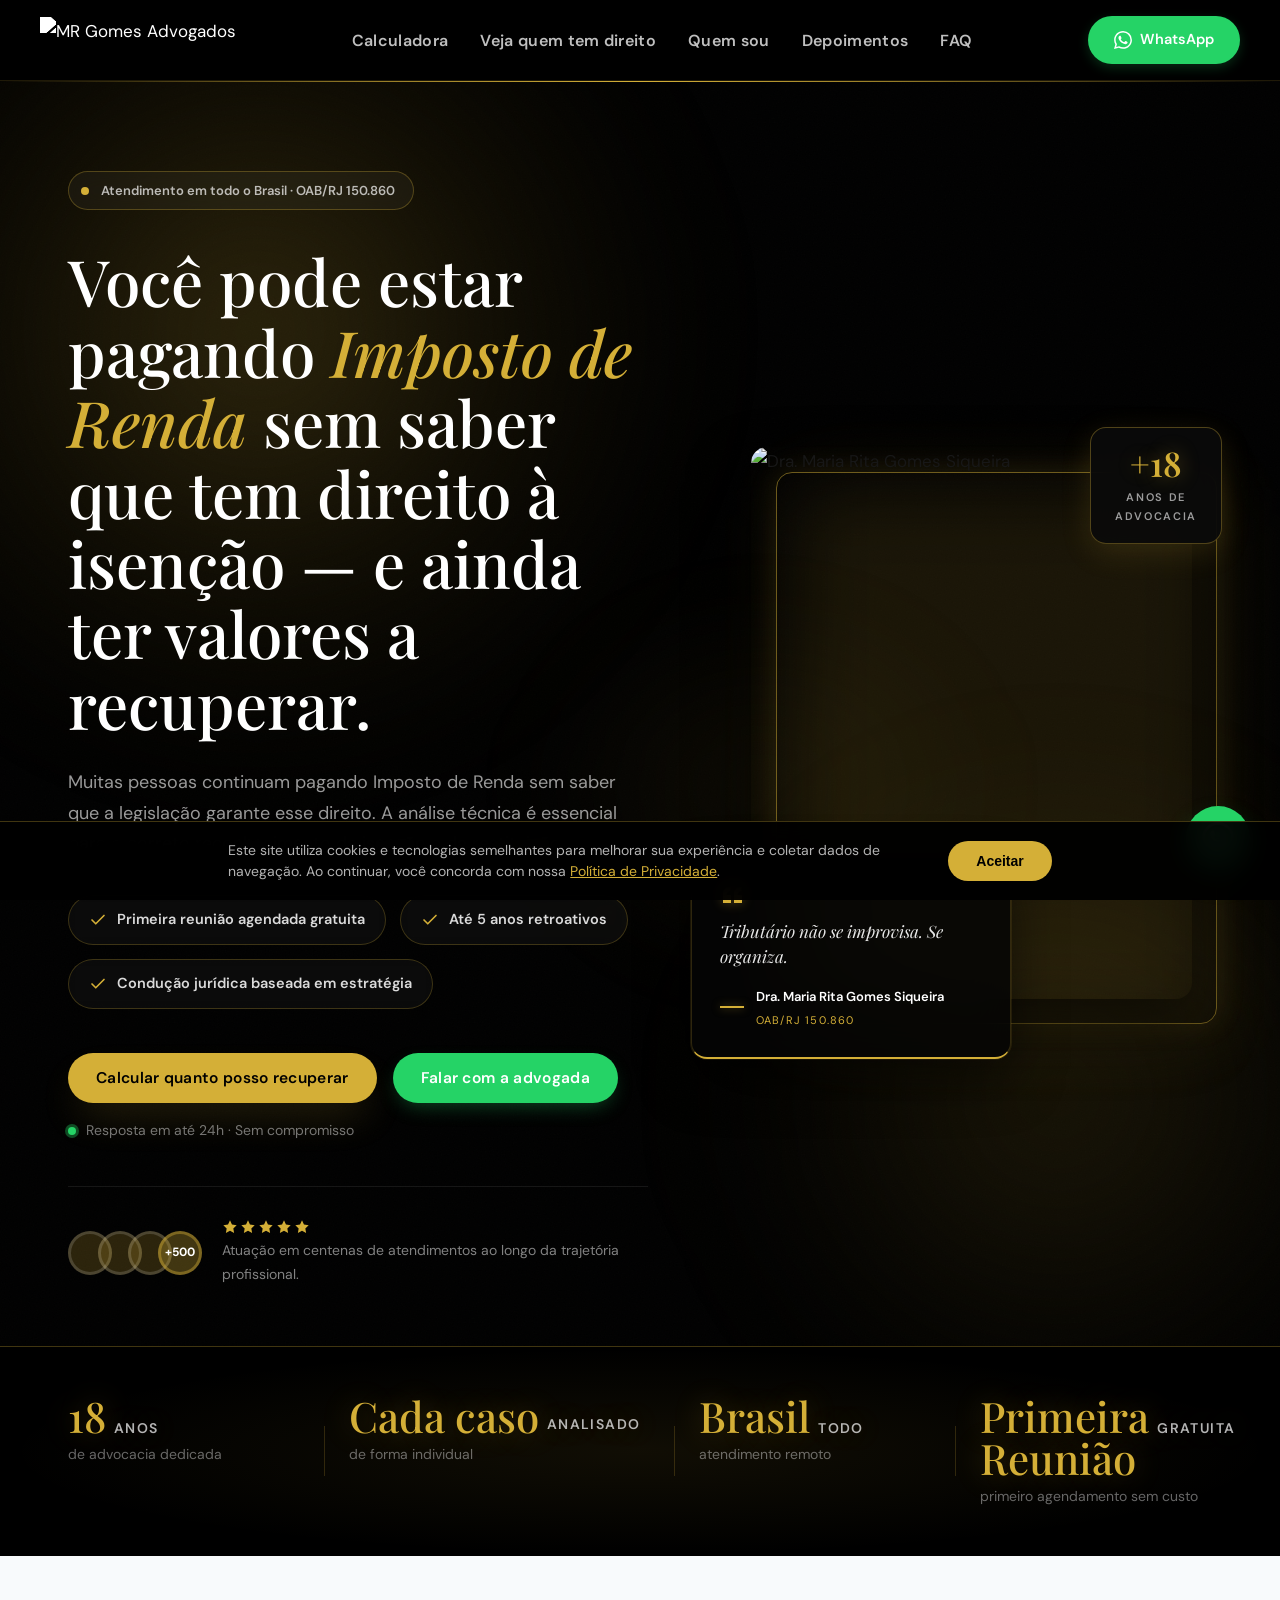
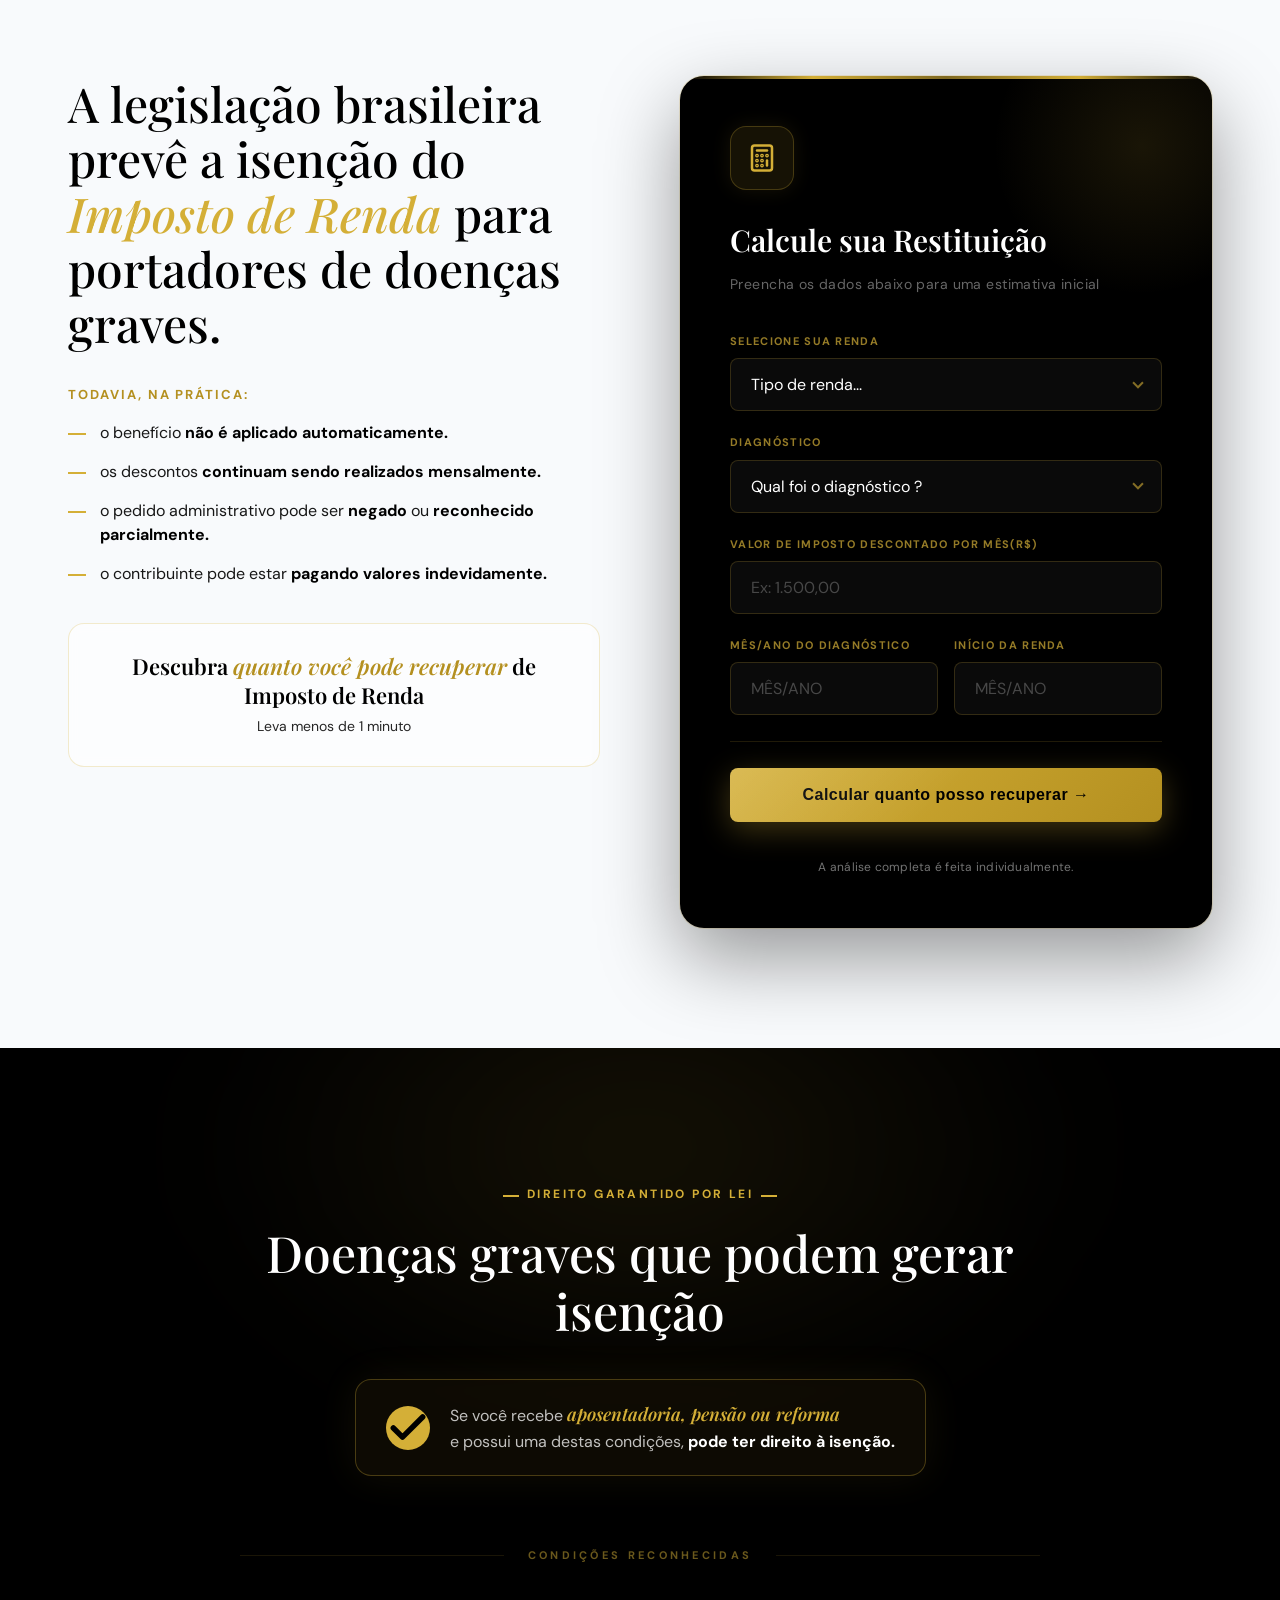
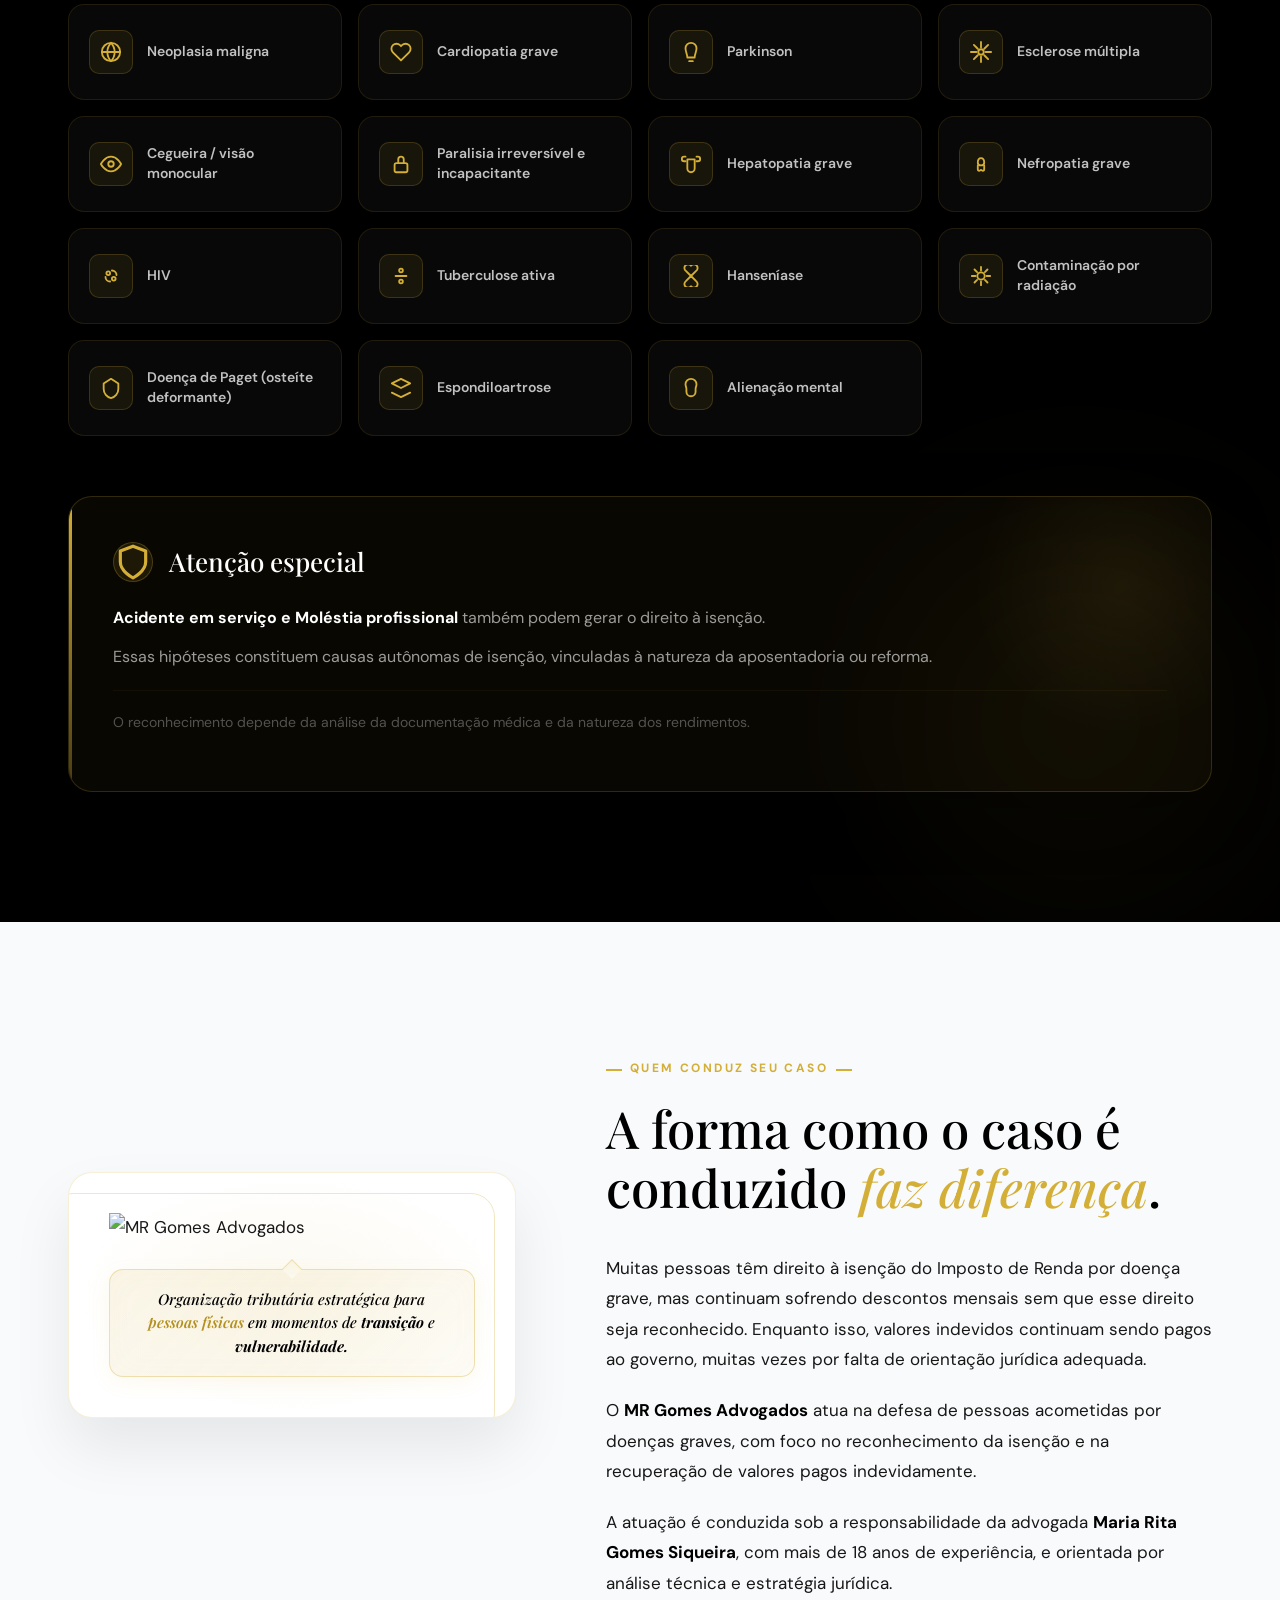
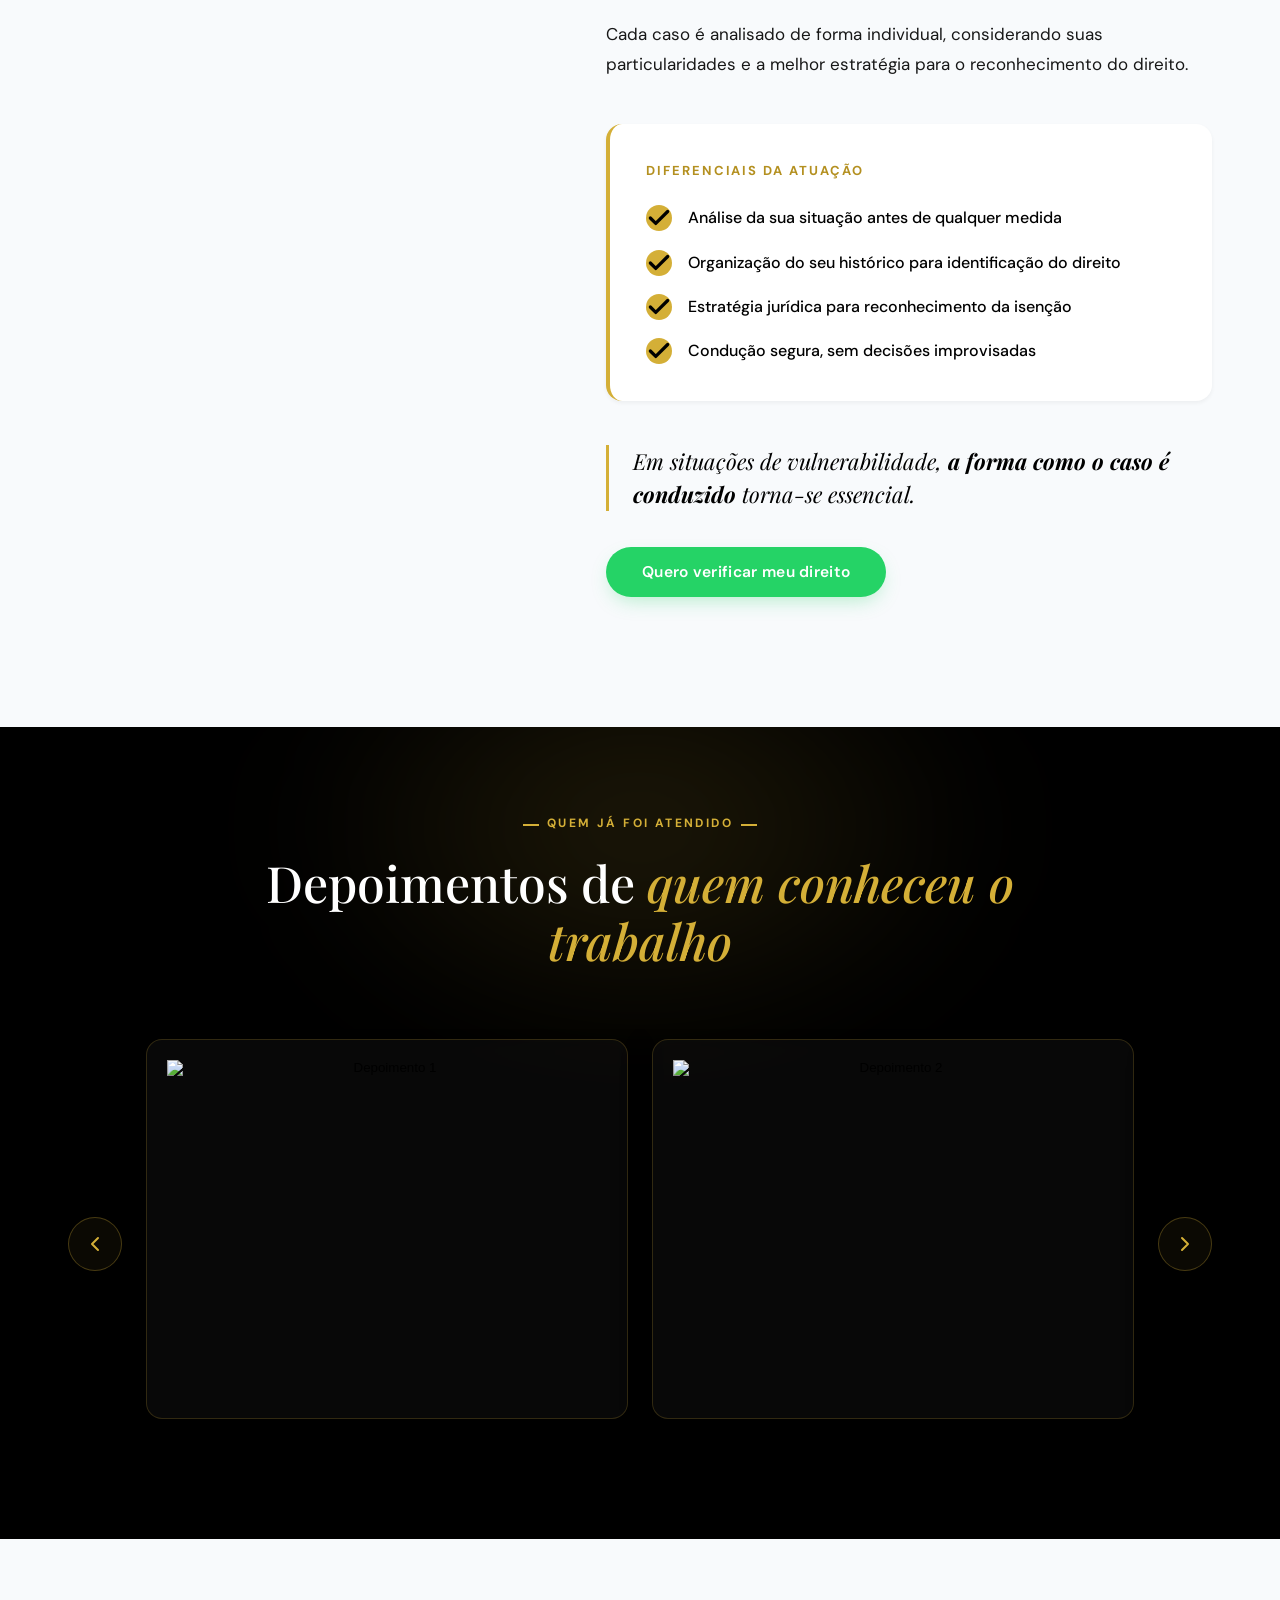
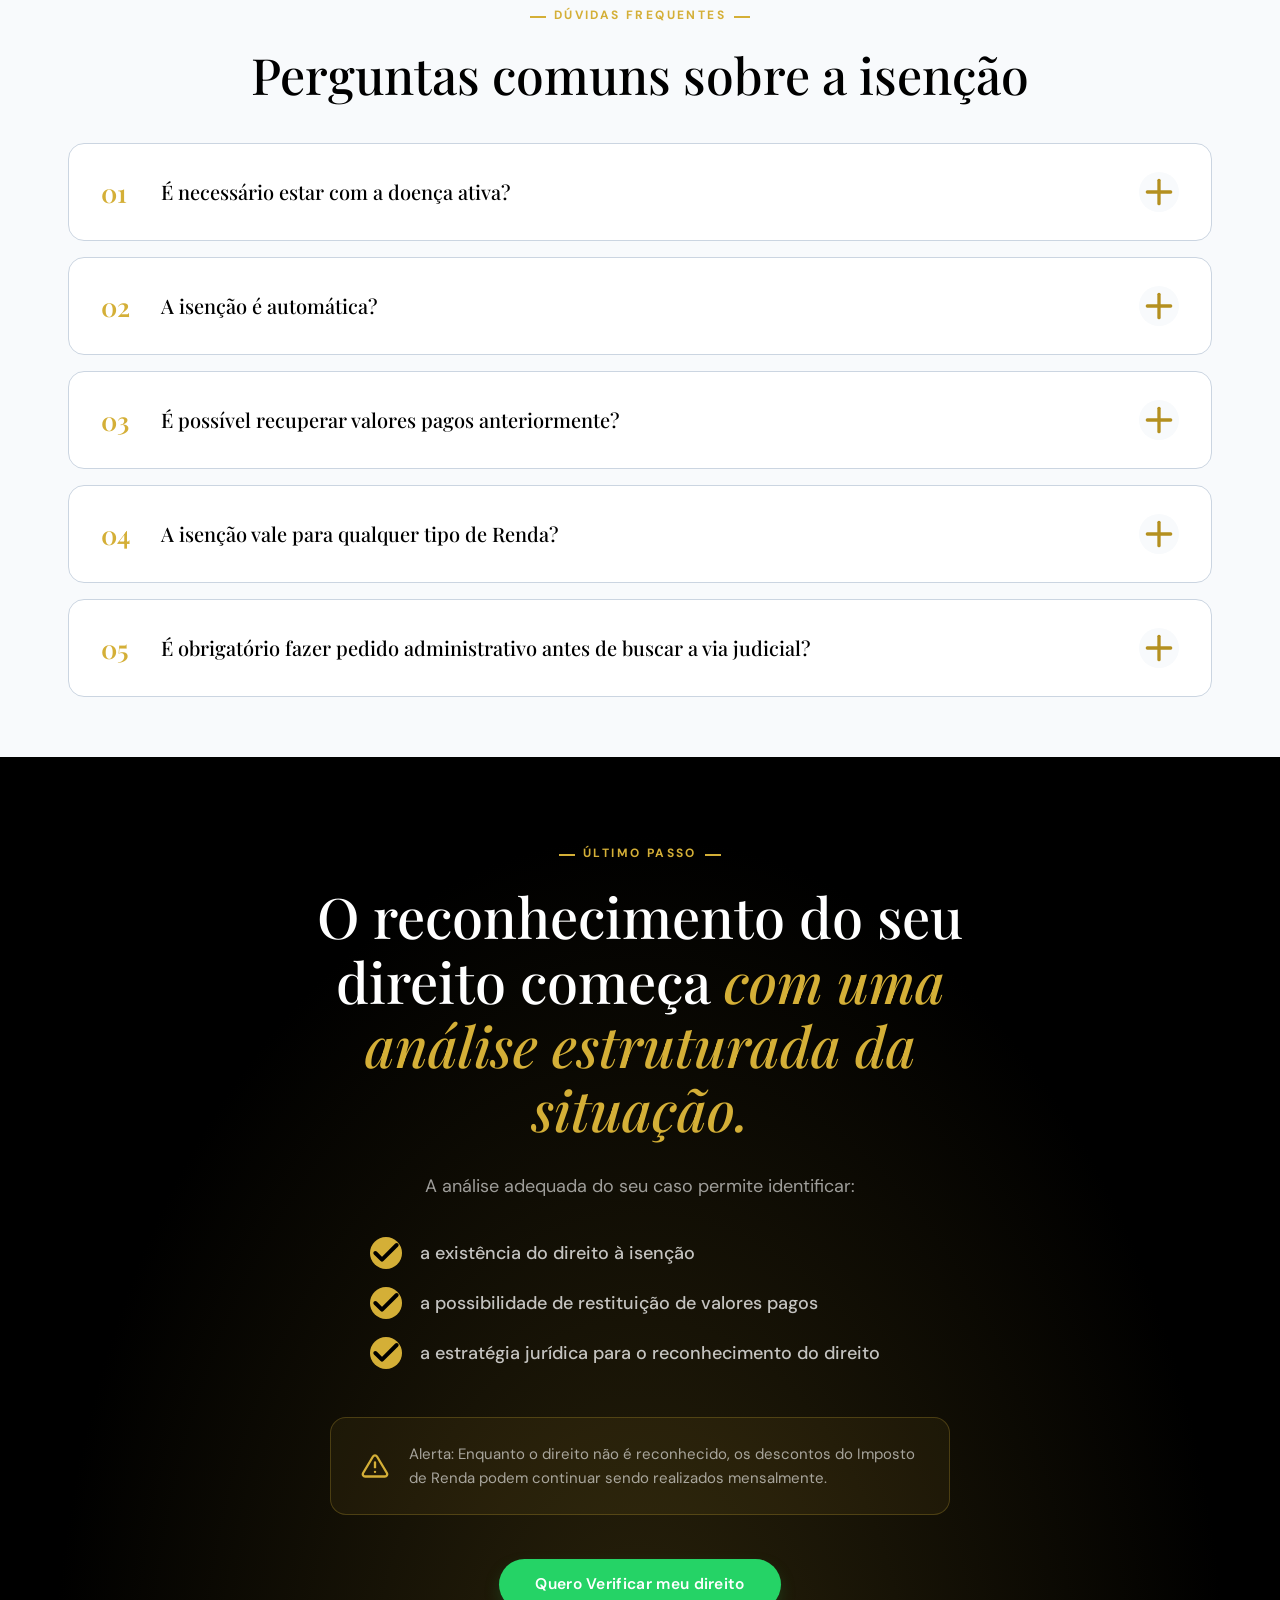
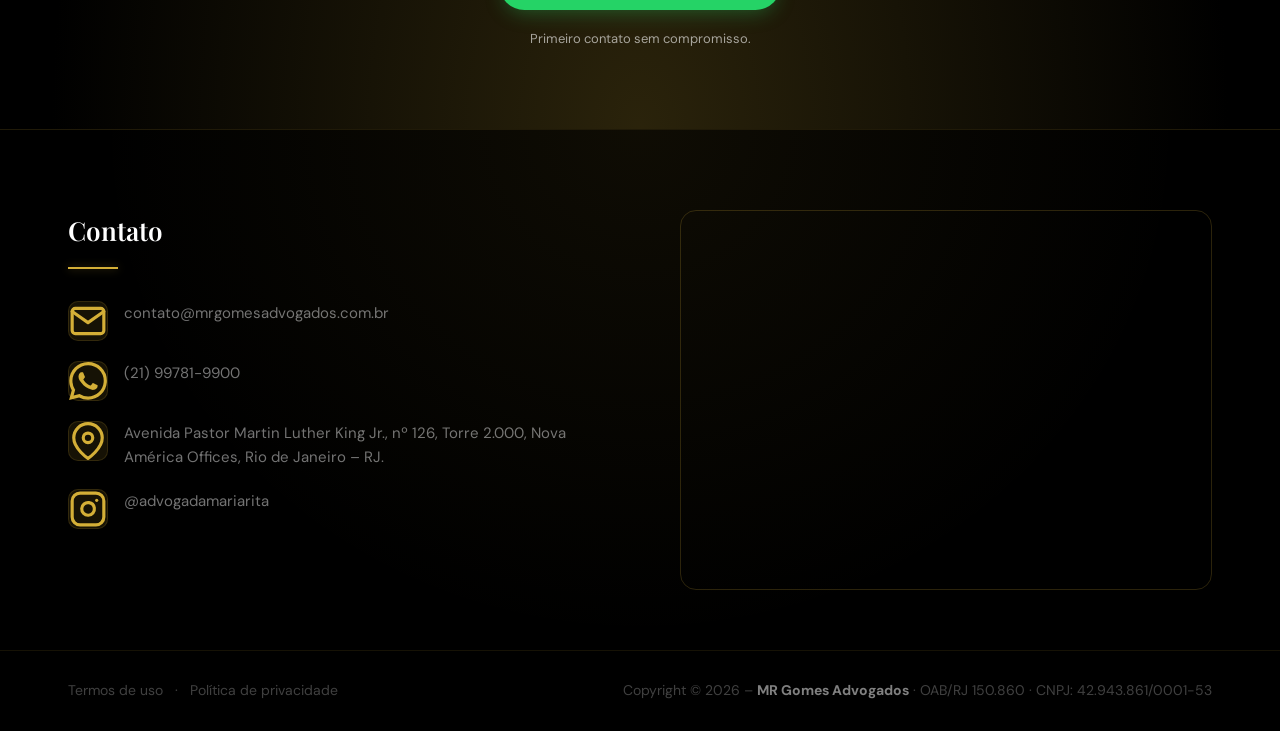
==== doencagrave/index.html @ 09ec0c73 "Adiciona base intocada do site doencagrave Arquivo exatamente como recebido, para servir de referenc" ====
<!DOCTYPE html>
<html lang="pt-BR">

<head>
    <meta charset="UTF-8">
    <meta name="viewport" content="width=device-width, initial-scale=1.0">
    <title>MR Gomes Advogados — Isenção de Imposto de Renda</title>

    <!-- ══ PIXELS / ANALYTICS ══ -->

    <!-- Google tag (gtag.js) -->
    <script async src="https://www.googletagmanager.com/gtag/js?id=AW-18123110318"></script>
    <script>
      window.dataLayer = window.dataLayer || [];
      function gtag(){dataLayer.push(arguments);}
      gtag('js', new Date());
      gtag('config', 'AW-18123110318');
    </script>

    <!-- Meta Pixel Code -->
    <script>
    !function(f,b,e,v,n,t,s)
    {if(f.fbq)return;n=f.fbq=function(){n.callMethod?
    n.callMethod.apply(n,arguments):n.queue.push(arguments)};
    if(!f._fbq)f._fbq=n;n.push=n;n.loaded=!0;n.version='2.0';
    n.queue=[];t=b.createElement(e);t.async=!0;
    t.src=v;s=b.getElementsByTagName(e)[0];
    s.parentNode.insertBefore(t,s)}(window, document,'script',
    'https://connect.facebook.net/en_US/fbevents.js');
    fbq('init', '961112286710568');
    fbq('track', 'PageView');
    </script>
    <noscript><img height="1" width="1" style="display:none"
    src="https://www.facebook.com/tr?id=961112286710568&ev=PageView&noscript=1"
    /></noscript>
    <!-- End Meta Pixel Code -->

    <!-- ══ FONTES ══ -->
    <link rel="preconnect" href="https://fonts.googleapis.com">
    <link rel="preconnect" href="https://fonts.gstatic.com" crossorigin>
    <link href="https://fonts.googleapis.com/css2?family=DM+Sans:opsz,wght@9..40,300;9..40,400;9..40,500;9..40,600;9..40,700&family=Playfair+Display:ital,wght@0,400;0,500;0,600;0,700;1,400;1,500&display=swap" rel="stylesheet">

    <!-- ══ SEO + SOCIAL + FAVICON ══ -->
    <meta name="description" content="Isenção de Imposto de Renda para portadores de doenças graves. Análise gratuita, restituição de até 5 anos e atendimento em todo o Brasil. MR Gomes Advogados — OAB/RJ 150.860.">
    <meta name="keywords" content="isenção imposto de renda, doença grave, restituição IR, advogado tributarista, aposentadoria, pensão, isenção IRPF, MR Gomes Advogados">
    <link rel="canonical" href="https://doencagrave.mrgomesadvogados.com.br/">

    <!-- Open Graph — preview no WhatsApp, Facebook, Instagram -->
    <meta property="og:type" content="website">
    <meta property="og:title" content="MR Gomes Advogados — Isenção de Imposto de Renda por Doença Grave">
    <meta property="og:description" content="Você pode ter direito à isenção do IR e à restituição de até 5 anos. Análise gratuita. Atendimento em todo o Brasil.">
    <meta property="og:image" content="https://doencagrave.mrgomesadvogados.com.br/fotos/og-preview.jpg">
    <meta property="og:url" content="https://doencagrave.mrgomesadvogados.com.br/">
    <meta property="og:locale" content="pt_BR">

    <!-- Favicon -->
    <link rel="icon" href="favicon.ico">
    <link rel="apple-touch-icon" href="fotos/apple-touch-icon.png">

    <!-- Schema.org -->
    <script type="application/ld+json">
    {
      "@context": "https://schema.org",
      "@type": "LegalService",
      "name": "MR Gomes Advogados",
      "description": "Escritório especializado em isenção de Imposto de Renda para portadores de doenças graves.",
      "url": "https://doencagrave.mrgomesadvogados.com.br/",
      "telephone": "+5521997819900",
      "email": "contato@mrgomesadvogados.com.br",
      "address": {
        "@type": "PostalAddress",
        "streetAddress": "Avenida Pastor Martin Luther King Jr., nº 126, Torre 2.000, Nova América Offices",
        "addressLocality": "Rio de Janeiro",
        "addressRegion": "RJ",
        "postalCode": "20765-000",
        "addressCountry": "BR"
      },
      "founder": {
        "@type": "Person",
        "name": "Maria Rita Gomes Siqueira",
        "jobTitle": "Advogada",
        "identifier": "OAB/RJ 150.860"
      },
      "areaServed": "BR",
      "priceRange": "Consulta gratuita"
    }
    </script>


    <style>
        :root {
            --primary-dark:#000000;--primary-dark-800:#0a0a0a;--primary-dark-700:#171717;--primary-dark-600:#262626;
            --gold:#d4af37;--gold-600:#b49020;--gold-300:#f3e5ab;--gold-100:#fef9c3;
            --gold-glow:rgba(212,175,55,.25);--gold-glow-soft:rgba(212,175,55,.12);--gold-glow-subtle:rgba(212,175,55,.06);
            --wpp-green:#25D366;--wpp-green-hover:#1EBE5D;--wpp-glow:rgba(37,211,102,.35);
            --pearl:#e2e8f0;--pearl-200:#cbd5e1;--cream:#f8fafc;--paper:#ffffff;
            --radius-sm:8px;--radius-md:16px;--radius-lg:24px;
            --shadow-sm:0 2px 4px rgba(0,0,0,.05);--shadow-md:0 10px 25px -5px rgba(0,0,0,.1);--shadow-lg:0 25px 50px -12px rgba(0,0,0,.25);--shadow-gold:0 20px 40px -10px rgba(212,175,55,.2);
            --serif:"Playfair Display",Georgia,serif;--sans:"DM Sans",-apple-system,sans-serif;
            --container:1200px;
        }
        *,*::before,*::after{box-sizing:border-box}html{scroll-behavior:smooth}
        body{margin:0;font-family:var(--sans);font-size:17px;line-height:1.65;color:var(--primary-dark-700);background:var(--cream);-webkit-font-smoothing:antialiased}
        img{max-width:100%;display:block}a{color:inherit;text-decoration:none}
        .container{width:100%;max-width:var(--container);margin:0 auto;padding:0 28px}
        .destaque-dourado{color:var(--gold);font-style:italic;font-family:var(--serif);font-weight:500}
        .hidden{display:none!important}

        /* ── HEADER ── */
        .main-header{position:sticky;top:0;z-index:100;background:#000;backdrop-filter:blur(16px);border-bottom:1px solid rgba(212,175,55,.15)}
        .header-grid{display:flex;align-items:center;justify-content:space-between;gap:28px;padding:16px 0}
        .logo-link{display:flex;align-items:center}
        .logo{height:46px;width:auto;filter:brightness(0) invert(1)}
        .main-nav .nav-list{display:flex;gap:32px;list-style:none;margin:0;padding:0}
        .main-nav a{font-family:var(--sans);font-size:16px;color:rgba(255,255,255,.75);font-weight:600;letter-spacing:.02em;position:relative;padding:8px 0;transition:color .3s}
        .main-nav a::after{content:"";position:absolute;left:0;right:100%;bottom:0;height:2px;background:var(--gold);transition:right .3s}
        .main-nav a:hover{color:#fff}.main-nav a:hover::after{right:0}
        .nav-toggle{display:none;background:none;border:0;width:44px;height:44px;flex-direction:column;gap:6px;justify-content:center;align-items:center;cursor:pointer}
        .nav-toggle span{display:block;width:28px;height:2px;background:#fff;transition:all .3s}
        .btn-whatsapp-header{display:inline-flex;align-items:center;gap:8px;padding:12px 26px;background:var(--wpp-green);color:white;border-radius:999px;font-size:14.5px;font-weight:600;transition:all .3s;box-shadow:0 4px 12px rgba(37,211,102,.2)}
        .btn-whatsapp-header:hover{background:var(--wpp-green-hover);transform:translateY(-2px)}

        /* ── BOTÕES ── */
        .btn-primary,.btn-secondary,.btn-whatsapp{display:inline-flex;align-items:center;justify-content:center;gap:10px;padding:16px 36px;border-radius:999px;font-family:var(--sans);font-size:15.5px;font-weight:600;letter-spacing:.02em;border:0;cursor:pointer;transition:all .3s;text-align:center;line-height:1.2}
        .btn-primary{background:var(--gold);color:#000;box-shadow:var(--shadow-gold)}
        .btn-primary:hover{background:var(--gold-600);transform:translateY(-3px);box-shadow:0 15px 30px -5px rgba(212,175,55,.4)}
        .btn-secondary{background:transparent;color:var(--primary-dark);border:1.5px solid var(--primary-dark)}
        .btn-secondary:hover{background:var(--primary-dark);color:var(--paper);transform:translateY(-2px)}
        .btn-whatsapp{background:var(--wpp-green);color:white;box-shadow:0 8px 20px -6px var(--wpp-glow);border:none}
        .btn-whatsapp:hover{background:var(--wpp-green-hover);transform:translateY(-3px);color:white}
        .btn-block{width:100%}.mt-3{margin-top:1.5rem}

        /* ── HERO ── */
        .hero-section{position:relative;background:#000;padding:60px 0 60px;overflow:hidden;isolation:isolate}
        .hero-section::before{content:"";position:absolute;inset:0;opacity:.4;z-index:0;background-image:url("data:image/svg+xml,%3Csvg xmlns='http://www.w3.org/2000/svg' width='300' height='300'%3E%3Cfilter id='n'%3E%3CfeTurbulence type='fractalNoise' baseFrequency='0.75' numOctaves='4' stitchTiles='stitch'/%3E%3C/filter%3E%3Crect width='300' height='300' filter='url(%23n)' opacity='0.05'/%3E%3C/svg%3E")}
        .hero-section::after{content:"";position:absolute;top:0;left:0;right:0;height:1px;background:linear-gradient(90deg,transparent 0%,rgba(212,175,55,.7) 30%,rgba(212,175,55,1) 50%,rgba(212,175,55,.7) 70%,transparent 100%);z-index:1}
        .hero-backdrop{position:absolute;inset:0;pointer-events:none;z-index:0}
        .hero-bd-glow{position:absolute;top:-200px;left:-15%;width:900px;height:900px;background:radial-gradient(ellipse at center,rgba(212,175,55,.22) 0%,rgba(180,144,32,.08) 40%,transparent 70%);filter:blur(60px);animation:glowDrift 8s ease-in-out infinite alternate}
        .hero-bd-glow2{position:absolute;bottom:-100px;right:-10%;width:700px;height:700px;background:radial-gradient(ellipse at center,rgba(212,175,55,.14) 0%,rgba(212,175,55,.04) 45%,transparent 70%);filter:blur(80px);animation:glowDrift2 11s ease-in-out infinite alternate}
        .hero-bd-glow3{position:absolute;top:40%;left:40%;width:500px;height:400px;background:radial-gradient(ellipse at center,rgba(212,175,55,.07) 0%,transparent 70%);filter:blur(50px)}
        @keyframes glowDrift{0%{transform:translate(0,0) scale(1)}100%{transform:translate(60px,40px) scale(1.1)}}
        @keyframes glowDrift2{0%{transform:translate(0,0) scale(1)}100%{transform:translate(-40px,-30px) scale(1.08)}}
        @keyframes heroDotPulse{0%,100%{box-shadow:0 0 0 3px rgba(212,175,55,.3)}50%{box-shadow:0 0 0 8px rgba(212,175,55,.08)}}
        .hero-grid{display:grid;grid-template-columns:1.15fr .95fr;gap:80px;align-items:center;position:relative;padding-top:30px;z-index:2}
        .hero-tag{display:inline-flex;align-items:center;gap:12px;padding:8px 18px 8px 12px;background:rgba(255,255,255,.04);border:1px solid rgba(212,175,55,.3);border-radius:999px;font-size:13px;color:rgba(255,255,255,.7);font-weight:600;margin-bottom:36px;backdrop-filter:blur(12px)}
        .hero-tag-dot{width:8px;height:8px;border-radius:50%;background:var(--gold);animation:heroDotPulse 2s infinite}
        .hero-left-content h1{font-family:var(--serif);font-weight:500;font-size:clamp(42px,5vw,64px);line-height:1.1;color:#fff;margin:0 0 28px;text-wrap:balance}
        .hero-lead{font-size:18px;line-height:1.7;color:rgba(255,255,255,.6);margin:0 0 36px;max-width:580px}
        .hero-pills{list-style:none;padding:0;margin:0 0 44px;display:flex;flex-wrap:wrap;gap:14px}
        .hero-pills li{display:inline-flex;align-items:center;gap:10px;padding:12px 20px;background:rgba(255,255,255,.04);backdrop-filter:blur(12px);border:1px solid rgba(212,175,55,.25);border-radius:999px;font-size:14.5px;color:rgba(255,255,255,.85);font-weight:600;transition:all .3s}
        .hero-pills li:hover{background:rgba(212,175,55,.1);border-color:var(--gold);transform:translateY(-2px)}
        .hero-pills svg{width:18px;height:18px;color:var(--gold)}

        /* ✅ FIX 1: BOTÕES LADO A LADO */
        .cta-area{margin:0 0 44px;display:flex;flex-direction:row;align-items:center;flex-wrap:wrap;gap:16px 24px}
        .cta-buttons{display:flex;flex-direction:row;gap:16px;flex-wrap:nowrap}
        .cta-buttons .btn-primary,.cta-buttons .btn-whatsapp{white-space:nowrap;padding:16px 28px}
        .cta-text{font-size:14px;color:rgba(255,255,255,.45);margin:0;display:flex;align-items:center;gap:10px;flex-basis:100%}
        .cta-text::before{content:"";width:8px;height:8px;border-radius:50%;background:var(--wpp-green);box-shadow:0 0 0 3px var(--wpp-glow)}

        .hero-proof{display:flex;align-items:center;gap:20px;padding-top:32px;border-top:1px solid rgba(255,255,255,.08);max-width:580px}
        .hero-proof-avatars{display:flex;align-items:center}
        .hp-avatar{width:44px;height:44px;border-radius:50%;border:3px solid rgba(255,255,255,.15);background-size:cover;background-position:center;margin-left:-14px;background-color:rgba(212,175,55,.2)}
        .hp-avatar:first-child{margin-left:0}
        .hp-avatar-more{display:flex;align-items:center;justify-content:center;font-size:12px;font-weight:700;color:white;background:rgba(212,175,55,.3);border-color:rgba(212,175,55,.4)!important}
        .hero-proof-text{display:flex;flex-direction:column;gap:4px;font-size:14px;color:rgba(255,255,255,.5)}
        .hero-proof-stars{display:flex;gap:2px;color:var(--gold)}
        .hero-proof-stars svg{width:16px;height:16px}

        /* HERO IMAGE */
        .hero-image-wrapper{position:relative;padding:20px 20px 30px 20px}
        .hero-img-stack{position:relative;z-index:1}
        .hero-img-stack::before{content:'';position:absolute;top:25px;left:25px;right:-25px;bottom:-25px;border:1px solid rgba(212,175,55,.5);border-radius:var(--radius-md);z-index:-1;box-shadow:0 0 30px rgba(212,175,55,.12)}
        .hero-img-stack::after{content:'';position:absolute;top:40px;left:40px;right:-30px;bottom:-30px;background:rgba(212,175,55,.15);filter:blur(40px);opacity:.8;z-index:-2;border-radius:var(--radius-md)}
        .hero-img{width:100%;aspect-ratio:4/5;object-fit:cover;border-radius:var(--radius-md);box-shadow:0 30px 60px rgba(0,0,0,.6);display:block}
        .hero-img-badge{position:absolute;top:-20px;right:-30px;background:rgba(10,10,10,.9);backdrop-filter:blur(16px);border:1px solid rgba(212,175,55,.35);padding:18px 24px;border-radius:var(--radius-md);box-shadow:0 8px 30px rgba(212,175,55,.15);display:flex;flex-direction:column;align-items:center;z-index:2}
        .hero-img-badge-num{font-family:var(--serif);font-size:34px;font-weight:600;color:var(--gold);line-height:1;text-shadow:0 0 20px rgba(212,175,55,.4)}
        .hero-img-badge-label{font-size:11px;letter-spacing:.15em;text-transform:uppercase;color:rgba(255,255,255,.6);font-weight:600;margin-top:8px;text-align:center}
        .floating-quote-card{position:absolute;bottom:-30px;left:-40px;background:rgba(5,5,5,.85);backdrop-filter:blur(20px);color:var(--paper);padding:28px;border-radius:var(--radius-md);max-width:320px;box-shadow:0 20px 50px rgba(0,0,0,.5),0 0 0 1px rgba(212,175,55,.15);z-index:3;border:1px solid rgba(212,175,55,.2);border-bottom:2px solid var(--gold)}
        .fqc-mark{width:24px;height:24px;color:var(--gold);margin-bottom:12px;display:block;filter:drop-shadow(0 0 6px rgba(212,175,55,.4))}
        .floating-quote-card .quote-text{font-family:var(--serif);font-style:italic;font-size:17px;line-height:1.5;margin:0 0 16px;color:rgba(255,255,255,.9)}
        .fqc-author{display:flex;align-items:center;gap:12px}
        .fqc-divider{width:24px;height:2px;background:var(--gold);flex-shrink:0;box-shadow:0 0 8px rgba(212,175,55,.5)}
        .floating-quote-card .quote-author{font-size:13px;color:white;margin:0 0 4px;font-weight:600}
        .floating-quote-card .quote-role{font-size:11px;letter-spacing:.1em;text-transform:uppercase;color:var(--gold);margin:0}

        /* ── TRUST BAR ── */
        .trust-bar{background:#000;color:var(--paper);padding:48px 0;border-top:1px solid rgba(212,175,55,.3);position:relative;overflow:hidden}
        .trust-bar::after{content:"";position:absolute;inset:0;background:radial-gradient(ellipse at center,rgba(212,175,55,.08) 0%,transparent 70%);pointer-events:none;z-index:0}
        .trust-grid{display:flex;align-items:flex-start;justify-content:space-between;gap:24px;flex-wrap:wrap;position:relative;z-index:1}
        .trust-item{display:flex;flex-direction:column;gap:6px;flex:1 1 0;min-width:140px}
        .trust-number{font-family:var(--serif);font-size:42px;font-weight:500;color:var(--gold);line-height:1;display:flex;align-items:baseline;gap:8px;text-shadow:0 0 30px rgba(212,175,55,.3)}
        .trust-unit{font-size:14px;font-weight:600;color:rgba(255,255,255,.7);letter-spacing:.1em;text-transform:uppercase;font-family:var(--sans)}
        .trust-label{font-size:14px;color:rgba(255,255,255,.4)}
        .trust-divider{width:1px;height:50px;background:rgba(212,175,55,.2);align-self:center}

        /* ✅ FIX 2: ITEM CENTRAL DA TRUST BAR — alinhado ao padrão "Brasil todo" */
        .trust-grid .trust-item:nth-child(3){flex:1.3 1 0}
        .trust-grid .trust-item:nth-child(3) .trust-number{flex-wrap:wrap;align-items:flex-end;row-gap:4px}
        .trust-grid .trust-item:nth-child(3) .trust-gold{color:var(--gold);font-style:normal;font-weight:500;display:inline-block}
        .trust-grid .trust-item:nth-child(3) .trust-unit{align-self:flex-end;padding-bottom:6px}

        /* ── CALCULADORA PREMIUM (UNIFICADA com Reality) ── */
        .calc-section{
            background:var(--cream);
            padding:120px 0;
            position:relative;
            overflow:hidden;
        }

        .calc-section::after{
            content:"";position:absolute;inset:0;
            background:linear-gradient(180deg,rgba(248,250,252,.85) 0%,rgba(248,250,252,.92) 100%);
            pointer-events:none;z-index:1;
        }
        .calc-section .container{position:relative;z-index:2}
        .calc-grid{display:grid;grid-template-columns:1fr 1fr;gap:80px;align-items:start}
        .calc-text h2{font-family:var(--serif);font-weight:500;font-size:clamp(32px,4vw,48px);line-height:1.15;color:var(--primary-dark);margin:0 0 28px}
        .calc-destaque-p{font-size:13px;color:var(--gold-600);font-weight:700;letter-spacing:.15em;text-transform:uppercase;margin:32px 0 16px}
        .calc-list{list-style:none;padding:0;margin:0 0 36px;display:flex;flex-direction:column;gap:14px}
        .calc-list li{position:relative;padding-left:32px;color:var(--primary-dark-700);font-size:16px;line-height:1.55}
        .calc-list li::before{content:"";position:absolute;left:0;top:12px;width:18px;height:2px;background:var(--gold)}
        .calc-list li strong{color:var(--primary-dark);font-weight:700}

        /* Coluna direita: calculadora + gatilho */
        .calc-right-col{display:flex;flex-direction:column;gap:32px}


       .calc-left-cta{margin-top:36px;padding:28px 32px;background:rgba(255,255,255,.6);border:1px solid rgba(212,175,55,.25);border-radius:var(--radius-md);text-align:center;backdrop-filter:blur(6px)}
       .calc-left-cta h3{font-family:var(--serif);font-weight:600;font-size:22px;color:var(--primary-dark);margin:0 0 6px;line-height:1.3}
       .calc-left-cta h3 .gold-highlight{color:var(--gold-600);font-style:italic;font-weight:600}
       .calc-left-cta p{color:var(--primary-dark-600);margin:0;font-size:14px}


        /* Box da Calculadora — dark premium */
        .calc-box{
            background:#000;
            border-radius:var(--radius-lg);
            padding:50px;
            box-shadow:0 30px 80px rgba(0,0,0,.4), 0 0 0 1px rgba(212,175,55,.2);
            position:relative;
            overflow:hidden;
        }
        /* Brilho de topo */
        .calc-box::before{
            content:"";position:absolute;top:0;left:0;right:0;height:3px;
            background:linear-gradient(90deg,transparent,var(--gold),rgba(212,175,55,.6),var(--gold),transparent);
        }
        /* Luz ambiente interna */
        .calc-box::after{
            content:"";position:absolute;
            top:-80px;right:-80px;
            width:300px;height:300px;
            background:radial-gradient(circle,rgba(212,175,55,.12) 0%,transparent 70%);
            pointer-events:none;
        }
        .calc-box-inner{position:relative;z-index:1}

        .calc-icon-wrapper{
            width:64px;height:64px;border-radius:16px;
            background:rgba(212,175,55,.1);
            border:1px solid rgba(212,175,55,.25);
            color:var(--gold);
            display:flex;align-items:center;justify-content:center;
            margin-bottom:26px;
            box-shadow:0 0 20px rgba(212,175,55,.1);
        }
        .calc-icon{width:30px;height:30px}
        .calc-box-title{font-family:var(--serif);font-weight:600;font-size:30px;color:#fff;margin:0 0 8px}
        .calc-box-subtitle{font-size:14px;color:rgba(255,255,255,.4);margin:0 0 36px;letter-spacing:.03em}

        .calc-form{display:flex;flex-direction:column;gap:22px}
        .form-group{display:flex;flex-direction:column;gap:8px}
        .form-group label{
            font-size:11px;font-weight:700;letter-spacing:.12em;text-transform:uppercase;
            color:rgba(212,175,55,.7);
        }
        .form-group input,.form-group select{
            font-family:var(--sans);font-size:16px;color:#fff;
            padding:15px 20px;
            border-radius:var(--radius-sm);
            border:1px solid rgba(212,175,55,.2);
            background:rgba(255,255,255,.04);
            transition:all .3s;width:100%;
            outline:none;
            -webkit-appearance:none;
            -moz-appearance:none;
            appearance:none;
        }
        .form-group select{background-image:none}
        .form-group select option{background:#111;color:#fff}
        .form-group input::placeholder{color:rgba(255,255,255,.25)}
        .form-group input:focus,.form-group select:focus{
            border-color:rgba(212,175,55,.6);
            background:rgba(212,175,55,.05);
            box-shadow:0 0 0 3px rgba(212,175,55,.08), 0 8px 20px rgba(0,0,0,.3);
        }
        .select-wrapper{position:relative}
        .select-wrapper::after{content:"";position:absolute;right:20px;top:50%;width:8px;height:8px;border-right:2px solid rgba(212,175,55,.6);border-bottom:2px solid rgba(212,175,55,.6);transform:translateY(-75%) rotate(45deg);pointer-events:none}
        .form-group-row{display:grid;grid-template-columns:1fr 1fr;gap:16px}

        /* Separador antes do botão */
        .calc-divider{height:1px;background:rgba(212,175,55,.15);margin:4px 0}

        .btn-calc{
            background:linear-gradient(135deg,var(--gold) 0%,var(--gold-600) 100%);
            color:#000;font-weight:700;font-size:16px;
            padding:18px 36px;border-radius:var(--radius-sm);
            border:none;cursor:pointer;width:100%;
            transition:all .3s;
            box-shadow:0 8px 30px rgba(212,175,55,.3);
            letter-spacing:.03em;
            position:relative;overflow:hidden;
        }
        .btn-calc::before{content:"";position:absolute;inset:0;background:linear-gradient(135deg,rgba(255,255,255,.15) 0%,transparent 50%);pointer-events:none}
        .btn-calc:hover{transform:translateY(-2px);box-shadow:0 14px 40px rgba(212,175,55,.45)}
        .calc-btn-disclaimer{font-size:12px;color:rgba(255,255,255,.45);text-align:center;margin:14px 0 0;letter-spacing:.02em}

        /* Resultado */
        .resultado-box{
            margin-top:28px;padding:0;
            background:transparent;
            border-radius:var(--radius-md);
            border:1px solid rgba(212,175,55,.3);
            overflow:hidden;
            box-shadow:0 10px 40px rgba(0,0,0,.3);
        }
        .resultado-header{
            background:linear-gradient(135deg,rgba(212,175,55,.15) 0%,rgba(212,175,55,.05) 100%);
            padding:20px 28px;
            border-bottom:1px solid rgba(212,175,55,.2);
            display:flex;align-items:center;gap:12px;
        }
        .resultado-dot{width:8px;height:8px;border-radius:50%;background:var(--gold);box-shadow:0 0 8px rgba(212,175,55,.6);flex-shrink:0}
        .resultado-label{font-size:12px;letter-spacing:.15em;text-transform:uppercase;color:rgba(212,175,55,.8);margin:0;font-weight:700}
        .resultado-body{padding:24px 28px}
        .resultado-valor{font-family:var(--serif);font-size:52px;color:#fff;font-weight:600;margin:0 0 8px;line-height:1;text-shadow:0 0 30px rgba(212,175,55,.2)}
        .resultado-aviso{font-size:12px;color:rgba(255,255,255,.35);margin:0 0 20px}
        .resultado-body .btn-whatsapp{border-radius:var(--radius-sm);font-size:15px}

        /* ── REALITY ── */
        .reality-section{position:relative;padding:120px 0;color:var(--paper);overflow:hidden;background:#000}

        .reality-section::after{content:"";position:absolute;inset:0;background:radial-gradient(ellipse at top center,rgba(212,175,55,.18) 0%,rgba(0,0,0,.95) 55%,#000 100%);pointer-events:none;z-index:1}
        .reality-section .container{position:relative;z-index:2}
        .reality-card-premium{max-width:960px;margin:0 auto;text-align:center}
        .reality-title{font-family:var(--serif);font-weight:500;font-size:clamp(30px,4vw,46px);line-height:1.2;margin:0 0 20px}
        .reality-subtitle{font-size:16px;letter-spacing:.1em;text-transform:uppercase;color:var(--gold);margin:0 0 60px;font-weight:600;text-shadow:0 0 20px rgba(212,175,55,.3)}
        .reality-grid-compact{display:grid;grid-template-columns:repeat(3,1fr);gap:24px;margin-bottom:60px}
        .reality-item-clean{background:rgba(212,175,55,.03);border:1px solid rgba(212,175,55,.12);padding:40px 24px;border-radius:var(--radius-md);display:flex;flex-direction:column;align-items:center;gap:20px;transition:all .3s}
        .reality-item-clean:hover{border-color:rgba(212,175,55,.4);background:rgba(212,175,55,.07);transform:translateY(-5px);box-shadow:0 20px 40px rgba(0,0,0,.4)}
        .icon-premium{width:56px;height:56px;border-radius:50%;border:1px solid rgba(212,175,55,.4);color:var(--gold);display:flex;align-items:center;justify-content:center;box-shadow:0 0 20px rgba(212,175,55,.1)}
        .icon-premium svg{width:24px;height:24px}
        .reality-item-clean p{margin:0;font-size:16px;line-height:1.6;color:rgba(255,255,255,.7)}
        .reality-item-clean strong{color:#fff;font-weight:700}
        .reality-footer-compact p{font-size:18px;line-height:1.6;color:rgba(255,255,255,.65);margin:0 auto 30px;max-width:700px}

        /* ── DOENÇAS — DARK PREMIUM ── */
        .rights-section{
            background:#000;
            padding:130px 0;
            position:relative;
            overflow:hidden;
        }
        /* Luzes de fundo */
        .rights-section::before{
            content:"";position:absolute;
            top:-200px;left:50%;transform:translateX(-50%);
            width:1000px;height:600px;
            background:radial-gradient(ellipse at center,rgba(212,175,55,.1) 0%,transparent 65%);
            filter:blur(60px);pointer-events:none;z-index:0;
        }
        .rights-section::after{
            content:"";position:absolute;
            bottom:-100px;right:-100px;
            width:600px;height:600px;
            background:radial-gradient(ellipse at center,rgba(212,175,55,.07) 0%,transparent 65%);
            filter:blur(80px);pointer-events:none;z-index:0;
        }
        .rights-section .container{position:relative;z-index:1}

        .rights-header{text-align:center;max-width:800px;margin:0 auto 70px}
.rights-kicker,.about-kicker,.testimonials-kicker,.faq-kicker,.final-cta-kicker{display:inline-block;font-size:12px;letter-spacing:.2em;text-transform:uppercase;color:var(--gold);font-weight:700;margin-bottom:20px;position:relative;padding:0 24px}
.rights-kicker::before,.rights-kicker::after,.about-kicker::before,.about-kicker::after,.testimonials-kicker::before,.testimonials-kicker::after,.faq-kicker::before,.faq-kicker::after,.final-cta-kicker::before,.final-cta-kicker::after{content:"";position:absolute;top:50%;width:16px;height:2px;background:var(--gold)}
.rights-kicker::before,.about-kicker::before,.testimonials-kicker::before,.faq-kicker::before,.final-cta-kicker::before{left:0}
.rights-kicker::after,.about-kicker::after,.testimonials-kicker::after,.faq-kicker::after,.final-cta-kicker::after{right:0}
.rights-main-title,.testimonials-title,.faq-title{font-family:var(--serif);font-weight:500;font-size:clamp(34px,4vw,50px);line-height:1.15;color:#fff;margin:0 0 40px}
.faq-title{color:#000}

        /* Badge elegível — dark */
        .eligible-badge{
            display:inline-flex;align-items:center;gap:20px;
            background:rgba(212,175,55,.06);
            border:1px solid rgba(212,175,55,.3);
            padding:20px 30px;border-radius:var(--radius-md);
            text-align:left;max-width:680px;margin:0 auto;
            box-shadow:0 0 40px rgba(212,175,55,.08);
            backdrop-filter:blur(10px);
        }
        .eligible-badge-icon{flex-shrink:0;width:44px;height:44px;border-radius:50%;background:var(--gold);color:#000;display:flex;align-items:center;justify-content:center}
        .eligible-badge-text{font-size:16px;line-height:1.6;color:rgba(255,255,255,.75)}
        .eligible-badge-text strong{color:#fff}
        .eligible-rendas{font-family:var(--serif);font-style:italic;color:var(--gold);font-weight:600;font-size:18px}

        /* Divisor */
        .rights-divider-label{text-align:center;font-size:11px;letter-spacing:.3em;text-transform:uppercase;color:rgba(212,175,55,.5);margin:60px 0 40px;position:relative;font-weight:700}
        .rights-divider-label::before{content:"";position:absolute;left:50%;transform:translateX(-50%);top:50%;width:100%;max-width:800px;height:1px;background:rgba(212,175,55,.12);z-index:0}
        .rights-divider-label span{position:relative;z-index:2;background:#000;padding:0 24px}

        /* Cards das doenças — dark premium com FLIP 3D */
        .diseases-grid{display:grid;grid-template-columns:repeat(4,1fr);gap:16px;margin-bottom:60px;perspective:1200px}
        .disease-card{
            position:relative;
            min-height:96px;
            background:transparent;
            border:0;
            padding:0;
            border-radius:var(--radius-md);
            transform-style:preserve-3d;
            transition:transform .7s cubic-bezier(.4,.2,.2,1);
            cursor:pointer;
            font-family:inherit;
            text-align:left;
            width:100%;
            outline:none;
        }
        .disease-card.is-flipped{transform:rotateY(180deg)}
        .disease-card:focus-visible{box-shadow:0 0 0 2px var(--gold)}

        /* Faces do card */
        .disease-face{
            position:absolute;inset:0;
            backface-visibility:hidden;
            -webkit-backface-visibility:hidden;
            border-radius:var(--radius-md);
            padding:24px 20px;
            display:flex;
            overflow:hidden;
            transition:background .35s ease, border-color .35s ease, box-shadow .35s ease;
        }

        /* Frente */
        .disease-face-front{
            background:rgba(255,255,255,.03);
            border:1px solid rgba(212,175,55,.12);
            align-items:center;gap:14px;
        }
        /* Linha dourada animada (na frente) */
        .disease-face-front::before{
            content:"";position:absolute;
            top:0;left:0;right:0;height:1px;
            background:linear-gradient(90deg,transparent,var(--gold),transparent);
            transform:scaleX(0);transition:transform .4s ease;
        }
        /* Glow lateral esquerdo (na frente) */
        .disease-face-front::after{
            content:"";position:absolute;
            left:-40px;top:50%;transform:translateY(-50%);
            width:80px;height:80px;
            background:radial-gradient(circle,rgba(212,175,55,.15) 0%,transparent 70%);
            opacity:0;transition:opacity .35s ease;
            pointer-events:none;
        }
        .disease-card:hover .disease-face-front{
            background:rgba(212,175,55,.07);
            border-color:rgba(212,175,55,.35);
            box-shadow:0 12px 40px rgba(0,0,0,.4), 0 0 0 1px rgba(212,175,55,.15);
        }
        .disease-card:not(.is-flipped):hover{transform:translateY(-3px)}
        .disease-card:hover .disease-face-front::before{transform:scaleX(1)}
        .disease-card:hover .disease-face-front::after{opacity:1}

        /* Verso */
        .disease-face-back{
            background:linear-gradient(135deg,rgba(212,175,55,.12) 0%,rgba(212,175,55,.04) 100%);
            border:1px solid rgba(212,175,55,.4);
            transform:rotateY(180deg);
            flex-direction:column;
            justify-content:center;
            align-items:flex-start;
            gap:8px;
            padding:20px 22px;
            box-shadow:inset 0 0 30px rgba(212,175,55,.05);
        }
        .disease-back-name{
            font-family:var(--serif);
            font-size:14px;
            font-weight:600;
            color:var(--gold);
            line-height:1.3;
            letter-spacing:.01em;
        }
        .disease-back-desc{
            font-size:12.5px;
            line-height:1.5;
            color:rgba(255,255,255,.85);
            font-weight:400;
        }
        .disease-back-hint{
            position:absolute;
            top:10px;right:12px;
            width:22px;height:22px;
            border-radius:50%;
            background:rgba(0,0,0,.4);
            color:var(--gold);
            display:flex;align-items:center;justify-content:center;
            font-size:11px;
            border:1px solid rgba(212,175,55,.3);
            pointer-events:none;
        }

        .disease-icon-wrap{
            flex-shrink:0;width:44px;height:44px;border-radius:10px;
            background:rgba(212,175,55,.08);
            border:1px solid rgba(212,175,55,.2);
            color:var(--gold);
            display:flex;align-items:center;justify-content:center;
            transition:all .35s ease;
        }
        .disease-card:hover .disease-icon-wrap{
            background:var(--gold);color:#000;
            box-shadow:0 0 20px rgba(212,175,55,.3);
            border-color:var(--gold);
        }
        .disease-icon{width:22px;height:22px}
        .disease-name{font-size:14px;line-height:1.4;color:rgba(255,255,255,.75);font-weight:600;transition:color .3s}
        .disease-card:hover .disease-name{color:#fff}

        /* Legal notice */
        .legal-notice{
            background:rgba(212,175,55,.04);
            color:var(--paper);border-radius:var(--radius-lg);
            padding:44px;position:relative;overflow:hidden;
            border:1px solid rgba(212,175,55,.2);
            box-shadow:0 20px 60px rgba(0,0,0,.3);
        }
        .legal-notice::before{content:"";position:absolute;top:0;left:0;bottom:0;width:3px;background:linear-gradient(180deg,var(--gold),rgba(212,175,55,.3))}
        .legal-notice::after{content:"";position:absolute;top:-60px;right:-60px;width:300px;height:300px;background:radial-gradient(circle,rgba(212,175,55,.08) 0%,transparent 70%);pointer-events:none}
        .legal-notice-header{display:flex;align-items:center;gap:16px;margin-bottom:20px;position:relative;z-index:1}
        .legal-notice-icon{width:40px;height:40px;border-radius:50%;background:rgba(212,175,55,.1);color:var(--gold);border:1px solid rgba(212,175,55,.25);display:flex;align-items:center;justify-content:center}
        .legal-notice-title{font-family:var(--serif);font-size:26px;font-weight:500}
        .legal-notice-body{position:relative;z-index:1}
        .legal-notice-body p{margin:0 0 12px;color:rgba(255,255,255,.6);font-size:16px;line-height:1.7}
        .legal-notice-body strong{color:white}
        .legal-notice-note{font-size:14px!important;opacity:.5;margin-top:20px!important;padding-top:20px;border-top:1px solid rgba(212,175,55,.1)}

       /* ── QUEM SOU ── */
.about-section{position:relative;padding:130px 0;background:var(--cream);overflow:hidden}
.about-grid{display:grid;grid-template-columns:.85fr 1.15fr;gap:90px;align-items:start;position:relative}
.about-photo-col{position:sticky;top:120px}
.about-photo-wrapper{background:var(--paper);padding:40px;border-radius:var(--radius-lg);border:1px solid rgba(212,175,55,.2);box-shadow:0 30px 60px rgba(0,0,0,.08);position:relative;overflow:hidden}
.about-photo-wrapper::before{content:'';position:absolute;top:20px;left:-20px;right:20px;bottom:-20px;border:1px solid rgba(212,175,55,.3);border-radius:var(--radius-lg);z-index:0}
.about-photo-wrapper::after{content:"";position:absolute;inset:0;background:radial-gradient(ellipse at center,rgba(212,175,55,.08) 0%,transparent 70%);pointer-events:none;z-index:0}
.about-photo{width:100%;display:block;max-height:420px;object-fit:contain;position:relative;z-index:1;margin-bottom:28px}

/* ✅ FIX 4: BALÃOZINHO DE POSICIONAMENTO */
.about-position-balloon{
    position:relative;z-index:1;
    background:linear-gradient(135deg,rgba(212,175,55,.10) 0%,rgba(212,175,55,.04) 100%);
    border:1px solid rgba(212,175,55,.35);
    border-radius:14px;
    padding:18px 22px;
    margin:8px 0 0;
    box-shadow:0 6px 20px rgba(212,175,55,.08), inset 0 0 30px rgba(212,175,55,.03);
}
.about-position-balloon::before{
    content:"";position:absolute;
    top:-8px;left:50%;transform:translateX(-50%) rotate(45deg);
    width:14px;height:14px;
    background:linear-gradient(135deg,rgba(212,175,55,.10) 0%,rgba(212,175,55,.04) 100%);
    border-left:1px solid rgba(212,175,55,.35);
    border-top:1px solid rgba(212,175,55,.35);
    background-color:#fdfcf6;
}
.about-position-balloon p{
    margin:0;
    font-family:var(--serif);
    font-style:italic;
    font-size:15px;
    line-height:1.55;
    color:var(--primary-dark);
    text-align:center;
    font-weight:500;
}
.about-position-balloon p .balloon-accent{
    color:var(--gold-600);
    font-weight:600;
}

.about-title{font-family:var(--serif);font-weight:500;font-size:clamp(34px,4vw,54px);line-height:1.15;color:var(--primary-dark);margin:0 0 36px}
.about-body p{font-size:17px;line-height:1.8;color:var(--primary-dark-700);margin:0 0 20px}
.about-body strong{color:var(--primary-dark);font-weight:700}
.about-differentials{margin:44px 0;padding:36px;background:var(--paper);border-radius:var(--radius-md);border-left:4px solid var(--gold);box-shadow:var(--shadow-sm)}
.about-diff-title{font-size:13px;letter-spacing:.15em;text-transform:uppercase;color:var(--gold-600);font-weight:700;margin:0 0 24px}
.about-diff-list{list-style:none;padding:0;margin:0;display:flex;flex-direction:column;gap:18px}
.about-diff-list li{display:flex;gap:16px;align-items:flex-start;font-size:16px;color:var(--primary-dark);font-weight:500}
.about-diff-icon{flex-shrink:0;width:26px;height:26px;border-radius:50%;background:var(--gold);color:#000;display:flex;align-items:center;justify-content:center}
.about-closing{font-family:var(--serif);font-style:italic;font-size:22px;line-height:1.5;color:var(--primary-dark);margin:40px 0 36px;padding-left:24px;border-left:3px solid var(--gold)}



       /* ── DEPOIMENTOS ── */
        .testimonials-section{background:#000;padding:80px 0;position:relative;overflow:hidden}
        .testimonials-section::before{content:"";position:absolute;top:-150px;left:50%;transform:translateX(-50%);width:800px;height:500px;background:radial-gradient(ellipse at center,rgba(212,175,55,.15) 0%,transparent 65%);filter:blur(60px);pointer-events:none;z-index:0}
        .testimonials-section .container{position:relative;z-index:1}
        .testimonials-header{text-align:center;max-width:800px;margin:0 auto 60px}
        .testimonials-kicker{color:var(--gold)!important}
        .testimonials-title{color:#fff!important}
        .testimonials-wrapper{position:relative;max-width:1160px;margin:0 auto;display:flex;align-items:center;gap:20px;z-index:1}
        .testimonials-carousel{display:flex;overflow-x:auto;scroll-snap-type:x mandatory;gap:24px;padding:10px 4px 40px;scroll-behavior:smooth;-ms-overflow-style:none;scrollbar-width:none;flex:1}
        .testimonials-carousel::-webkit-scrollbar{display:none}
        .testimonial-thumb{flex:0 0 calc(50% - 12px);scroll-snap-align:center;position:relative;display:flex;align-items:center;justify-content:center;padding:20px;border:1px solid rgba(212,175,55,.2);cursor:pointer;border-radius:var(--radius-md);background:rgba(255,255,255,.03);box-shadow:0 10px 30px rgba(0,0,0,.4);transition:all .4s;height:380px;overflow:hidden;backdrop-filter:blur(10px)}
        .testimonial-thumb img{width:100%;height:100%;object-fit:contain;transition:transform .4s}
        .testimonial-thumb:hover{transform:translateY(-6px);box-shadow:0 15px 40px rgba(212,175,55,.15);border-color:var(--gold)}
        .testimonial-thumb:hover img{transform:scale(1.02)}
        .testimonial-zoom-icon{position:absolute;bottom:20px;right:20px;width:48px;height:48px;border-radius:50%;background:var(--gold);color:#000;display:flex;align-items:center;justify-content:center;z-index:2;opacity:0;transform:translateY(15px);transition:all .4s cubic-bezier(.175,.885,.32,1.275)}
        .testimonial-thumb:hover .testimonial-zoom-icon{opacity:1;transform:translateY(0)}
        .carousel-arrow{flex-shrink:0;width:54px;height:54px;border-radius:50%;background:rgba(212,175,55,.05);border:1px solid rgba(212,175,55,.3);color:var(--gold);display:flex;align-items:center;justify-content:center;cursor:pointer;transition:all .3s}
        .carousel-arrow:hover{background:var(--gold);color:#000;transform:scale(1.08);border-color:var(--gold)}
        .carousel-arrow svg{width:24px;height:24px}
        .testimonial-lightbox{position:fixed;inset:0;background:rgba(0,0,0,.95);display:none;align-items:center;justify-content:center;z-index:999;padding:40px}
        .testimonial-lightbox.is-open{display:flex}
        .lightbox-img{max-width:90%;max-height:90vh;border-radius:var(--radius-md);box-shadow:var(--shadow-lg);border:1px solid rgba(212,175,55,.3)}
        .lightbox-close,.lightbox-nav{position:absolute;background:rgba(255,255,255,.06);border:1px solid rgba(212,175,55,.2);color:var(--paper);width:56px;height:56px;border-radius:50%;cursor:pointer;display:flex;align-items:center;justify-content:center;transition:all .3s}
        .lightbox-close:hover,.lightbox-nav:hover{background:var(--gold);border-color:var(--gold);color:#000}
        .lightbox-close{top:30px;right:30px}
        .lightbox-prev{left:30px;top:50%;transform:translateY(-50%)}
        .lightbox-next{right:30px;top:50%;transform:translateY(-50%)}

        /* ── FAQ ── */
       .faq-section{background:var(--cream);padding:60px 0}
.faq-header{text-align:center;max-width:800px;margin:0 auto 32px}
        .faq-accordion{display:flex;flex-direction:column;gap:16px}
        .faq-item{background:var(--paper);border:1px solid var(--pearl-200);border-radius:var(--radius-md);overflow:hidden;transition:all .3s}
        .faq-item.is-open{border-color:var(--gold);box-shadow:0 8px 30px rgba(212,175,55,.1)}
        .faq-question{width:100%;background:transparent;border:0;padding:28px 32px;display:flex;align-items:center;gap:24px;cursor:pointer;text-align:left}
        .faq-number{font-family:var(--serif);font-size:26px;color:var(--gold);font-weight:600;min-width:36px}
        .faq-q-text{flex:1;font-family:var(--serif);font-size:20px;font-weight:500;color:var(--primary-dark);line-height:1.4}
        .faq-toggle-icon{width:40px;height:40px;border-radius:50%;background:var(--cream);color:var(--gold-600);display:flex;align-items:center;justify-content:center;transition:all .4s}
        .faq-item.is-open .faq-toggle-icon{background:var(--gold);color:#000;transform:rotate(45deg)}
        .faq-answer{max-height:0;overflow:hidden;transition:max-height .4s}
        .faq-item.is-open .faq-answer{max-height:500px}
        .faq-answer-inner{padding:0 32px 32px 92px;border-top:1px solid var(--pearl-200);padding-top:24px}
        .faq-answer-inner p{margin:0;color:var(--primary-dark-700);font-size:16px;line-height:1.7}

        /* ── FINAL CTA ── */
        .final-cta-section{position:relative;padding:80px 0;overflow:hidden;background:#000;color:var(--paper)}
        .final-cta-bg{position:absolute;inset:0;background:url('fotos/fundo2.webp') center/cover no-repeat;opacity:0.25;z-index:0}
        .final-cta-section::after{content:"";position:absolute;inset:0;background:radial-gradient(ellipse at bottom center,rgba(212,175,55,.2) 0%,rgba(0,0,0,.65) 65%,rgba(0,0,0,.95) 100%);pointer-events:none;z-index:1}
        .final-cta-inner{position:relative;z-index:2}
        .final-cta-content{max-width:760px;margin:0 auto;text-align:center}
        .final-cta-title{font-family:var(--serif);font-weight:500;font-size:clamp(36px,4.5vw,56px);line-height:1.15;margin:0 0 30px}
        .final-cta-lead{font-size:18px;color:rgba(255,255,255,.6);margin:0 0 36px}
        .final-cta-list{list-style:none;padding:0;margin:0 auto 48px;display:flex;flex-direction:column;gap:18px;max-width:540px;text-align:left}
        .final-cta-list li{display:flex;gap:18px;align-items:center;font-size:18px;color:rgba(255,255,255,.75);font-weight:500}
        .final-cta-check{flex-shrink:0;width:32px;height:32px;border-radius:50%;background:var(--gold);color:#000;display:flex;align-items:center;justify-content:center}
        .final-cta-warning{display:flex;align-items:center;gap:20px;background:rgba(212,175,55,.07);border:1px solid rgba(212,175,55,.25);padding:24px 30px;border-radius:var(--radius-md);max-width:620px;margin:0 auto 44px;text-align:left}
        .warning-icon{width:28px;height:28px;color:var(--gold);flex-shrink:0}
        .final-cta-warning p{margin:0;font-size:15px;color:rgba(255,255,255,.6);line-height:1.6}

        /* ── FOOTER ── */
        .site-footer{background:#000;color:var(--pearl);position:relative;overflow:hidden;border-top:1px solid rgba(212,175,55,.15)}
        .site-footer::before{content:"";position:absolute;inset:0;background:radial-gradient(ellipse at top center,rgba(212,175,55,.07) 0%,transparent 60%);pointer-events:none;z-index:0}
        .footer-top{padding:80px 0 60px;position:relative;z-index:1}
        .footer-grid{display:grid;grid-template-columns:1fr 1fr;gap:80px;align-items:start}
        .footer-title{font-family:var(--serif);font-size:26px;font-weight:600;color:var(--paper);margin:0 0 32px;position:relative;padding-bottom:16px}
        .footer-title::after{content:"";position:absolute;left:0;bottom:0;width:50px;height:2px;background:var(--gold);box-shadow:0 0 8px rgba(212,175,55,.4)}
        .footer-contact-list{list-style:none;padding:0;margin:0;display:flex;flex-direction:column;gap:20px}
        .footer-contact-list li{display:flex;gap:16px;align-items:flex-start;font-size:15px;line-height:1.6;color:rgba(255,255,255,.45)}
        .footer-icon{flex-shrink:0;width:40px;height:40px;border-radius:10px;background:rgba(212,175,55,.1);border:1px solid rgba(212,175,55,.15);color:var(--gold);display:flex;align-items:center;justify-content:center}
        .footer-contact-list a:hover{color:var(--gold)}
        .footer-map{height:380px;border-radius:var(--radius-md);overflow:hidden;border:1px solid rgba(212,175,55,.2)}
        .footer-map iframe{width:100%;height:100%;filter:grayscale(1) invert(.9) hue-rotate(200deg)}
        .footer-bottom{border-top:1px solid rgba(212,175,55,.1);padding:28px 0;position:relative;z-index:1}
        .footer-bottom-grid{display:flex;align-items:center;justify-content:space-between;flex-wrap:wrap;gap:16px;font-size:14px;color:rgba(255,255,255,.25)}
        .footer-legal-links{display:flex;gap:12px}
        .footer-legal-links a:hover{color:var(--gold)}
        .footer-copyright strong{color:rgba(255,255,255,.5)}

        /* ── WHATSAPP FLOAT ── */
        .whatsapp-float{position:fixed;right:30px;bottom:30px;width:64px;height:64px;background:var(--wpp-green);color:#fff;border-radius:50%;display:flex;align-items:center;justify-content:center;box-shadow:0 12px 28px -6px var(--wpp-glow);z-index:50;transition:transform .3s}
        .whatsapp-float:hover{transform:scale(1.1) rotate(-5deg)}
        .whatsapp-float svg{width:32px;height:32px}
        .whatsapp-float-tooltip{position:absolute;right:80px;background:#000;border:1px solid rgba(212,175,55,.2);color:var(--paper);font-size:14px;font-weight:600;padding:10px 16px;border-radius:10px;white-space:nowrap;opacity:0;pointer-events:none;transition:opacity .3s}
        .whatsapp-float:hover .whatsapp-float-tooltip{opacity:1}

        /* ── RESPONSIVO ── */
        @media(max-width:980px){
            .main-nav{position:absolute;top:100%;left:0;right:0;background:#000;padding:24px 28px;box-shadow:0 20px 40px rgba(0,0,0,.5);display:none;border-top:1px solid rgba(212,175,55,.15)}
            .main-nav.is-open{display:block}
            .main-nav .nav-list{flex-direction:column;gap:24px;align-items:center;padding:10px 0}
            .main-nav a{font-size:18px}
            .nav-toggle{display:flex}
            .btn-whatsapp-header span{display:none}
            .btn-whatsapp-header{padding:12px;border-radius:50%}
            .hero-grid,.calc-grid,.about-grid{grid-template-columns:1fr;gap:60px}
            .hero-image-wrapper{max-width:460px;margin:0 auto;padding:20px}
            .hero-img-stack::before{top:15px;left:15px;right:-15px;bottom:-15px}
            .hero-img-badge{right:10px;top:10px;padding:14px 20px}
            .floating-quote-card{left:10px;right:10px;max-width:none;bottom:-20px}
            .trust-divider{display:none}
            .diseases-grid{grid-template-columns:repeat(2,1fr)}
            .reality-grid-compact{grid-template-columns:1fr}
            .testimonial-thumb{flex:0 0 calc(100% - 12px);height:340px}
            .about-photo-col{position:static}
            .footer-grid{grid-template-columns:1fr;gap:50px}
            /* Tablet — manter botões CTA lado a lado quando couberem */
            .cta-buttons{flex-wrap:wrap}
            .cta-buttons .btn-primary,.cta-buttons .btn-whatsapp{flex:1 1 auto;min-width:200px}
        }
        @media(max-width:560px){
            .container{padding:0 24px}
            .header-grid{padding:20px 0}
            .hero-section{padding:40px 0 80px}
            .calc-section,.reality-section,.rights-section,.about-section,.testimonials-section,.faq-section,.final-cta-section{padding:80px 0}
            .hero-left-content h1{font-size:38px}
            .calc-box{padding:32px 24px}
            .about-differentials{padding:28px 20px}
            .diseases-grid{grid-template-columns:1fr}
            .testimonial-thumb{flex:0 0 100%;height:300px}
            .carousel-arrow{display:flex;width:40px;height:40px}
            .form-group-row{grid-template-columns:1fr}
            .faq-q-text{font-size:17px}
            .faq-answer-inner{padding-left:24px}
            .floating-quote-card{position:relative;left:auto;bottom:auto;margin:24px 0 0}
            .hero-img-badge{right:-18px;top:-80px}
            .footer-bottom-grid{justify-content:center;text-align:center;flex-direction:column}
            .btn-primary,.btn-secondary,.btn-whatsapp{padding:18px 28px;width:100%}
            /* CTA hero — coluna no mobile */
            .cta-area{flex-direction:column;align-items:stretch;gap:14px}
            .cta-buttons{flex-direction:column;flex-wrap:wrap;width:100%}
            .cta-buttons .btn-primary,.cta-buttons .btn-whatsapp{padding:18px 28px;white-space:normal}
           /* Trust bar — empilhar e centralizar */
.trust-grid{flex-direction:column;align-items:center;gap:32px}
.trust-item,.trust-grid .trust-item:nth-child(3){flex:none;align-items:center;text-align:center;width:100%}
.trust-grid .trust-item:nth-child(3) .trust-number{justify-content:center;flex-wrap:wrap}

.trust-grid .trust-item:last-child .trust-number{
    justify-content:center;
    flex-wrap:wrap;
}

            /* Calculadora — coluna esquerda CTA */
            .calc-left-cta{padding:22px 20px;margin-top:28px}
            .calc-left-cta h3{font-size:19px}

            /* About — logo controlada */
            .about-photo{max-height:300px;margin-bottom:24px}
            .about-photo-wrapper{padding:28px}
            .about-position-balloon{padding:16px 18px}
            .about-position-balloon p{font-size:14px}
            .about-closing{font-size:18px;padding-left:18px}
            /* Final CTA — lista alinhada */
            .final-cta-list li{font-size:16px}
            .final-cta-warning{flex-direction:column;align-items:flex-start;gap:14px;padding:20px 22px}
            /* WhatsApp float — não cobrir conteúdo */
            .whatsapp-float{right:20px;bottom:20px;width:56px;height:56px}
            .whatsapp-float svg{width:28px;height:28px}
            .whatsapp-float-tooltip{display:none}
            /* Disclaimer botão calc */
            .calc-btn-disclaimer{font-size:11.5px}
            /* Resultado calculadora */
            .resultado-valor{font-size:40px}
            .resultado-body,.resultado-header{padding-left:22px;padding-right:22px}
            /* Hero pills — espaçamento */
            .hero-pills li{font-size:13.5px;padding:10px 16px}
            /* Hero proof — ajuste */
            .hero-proof{flex-direction:column;align-items:flex-start;gap:14px}
        }
    </style>
</head>
<body>

<!-- HEADER -->
<header class="main-header">
    <div class="container header-grid">
        <a href="#" class="logo-link">
            <img src="fotos/logoteste.png" alt="MR Gomes Advogados" class="logo">
        </a>
        <nav class="main-nav" id="mainNav">
            <ul class="nav-list">
                <li><a href="#calculadora">Calculadora</a></li>
                <li><a href="#doencas">Veja quem tem direito</a></li>
                <li><a href="#quem-sou">Quem sou</a></li>
                <li><a href="#depoimentos">Depoimentos</a></li>
                <li><a href="#faq">FAQ</a></li>
            </ul>
        </nav>
        <a href="https://wa.me/5521997819900?text=Ol%C3%A1%20Dra.%20Maria%20Rita%2C%20vim%20pelo%20site%20e%20gostaria%20de%20conversar%20sobre%20isen%C3%A7%C3%A3o%20de%20Imposto%20de%20Renda." class="btn-whatsapp-header" target="_blank" rel="noopener">
            <svg width="18" height="18" viewBox="0 0 24 24" fill="currentColor"><path d="M17.472 14.382c-.297-.149-1.758-.867-2.03-.967-.273-.099-.471-.148-.67.15-.197.297-.767.966-.94 1.164-.173.199-.347.223-.644.075-.297-.15-1.255-.463-2.39-1.475-.883-.788-1.48-1.761-1.653-2.059-.173-.297-.018-.458.13-.606.134-.133.298-.347.446-.52.149-.174.198-.298.298-.497.099-.198.05-.371-.025-.52-.075-.149-.669-1.612-.916-2.207-.242-.579-.487-.5-.669-.51-.173-.008-.371-.01-.57-.01-.198 0-.52.074-.792.372-.272.297-1.04 1.016-1.04 2.479 0 1.462 1.065 2.875 1.213 3.074.149.198 2.096 3.2 5.077 4.487.709.306 1.262.489 1.694.625.712.227 1.36.195 1.871.118.571-.085 1.758-.719 2.006-1.413.248-.694.248-1.289.173-1.413-.074-.124-.272-.198-.57-.347m-5.421 7.403h-.004a9.87 9.87 0 01-5.031-1.378l-.361-.214-3.741.982.998-3.648-.235-.374a9.86 9.86 0 01-1.51-5.26c.001-5.45 4.436-9.884 9.888-9.884 2.64 0 5.122 1.03 6.988 2.898a9.825 9.825 0 012.893 6.994c-.003 5.45-4.437 9.884-9.885 9.884m8.413-18.297A11.815 11.815 0 0012.05 0C5.495 0 .16 5.335.157 11.892c0 2.096.547 4.142 1.588 5.945L.057 24l6.305-1.654a11.882 11.882 0 005.683 1.448h.005c6.554 0 11.89-5.335 11.893-11.893A11.821 11.821 0 0020.464 3.488"/></svg>
            <span>WhatsApp</span>
        </a>
        <button class="nav-toggle" id="navToggle" aria-label="Abrir menu" aria-expanded="false">
            <span></span><span></span><span></span>
        </button>
    </div>
</header>

<!-- HERO -->
<section class="hero-section">
    <div class="hero-backdrop" aria-hidden="true">
        <div class="hero-bd-glow"></div>
        <div class="hero-bd-glow2"></div>
        <div class="hero-bd-glow3"></div>
    </div>
    <div class="container hero-grid">
        <div class="hero-left-content">
            <div class="hero-tag">
                <span class="hero-tag-dot"></span>
                <span>Atendimento em todo o Brasil · OAB/RJ 150.860</span>
            </div>
            <h1>Você pode estar pagando <span class="destaque-dourado">Imposto de Renda</span> sem saber que tem direito à isenção — e ainda ter valores a recuperar.</h1>
            <p class="hero-lead">Muitas pessoas continuam pagando Imposto de Renda sem saber que a legislação garante esse direito. A análise técnica é essencial para o correto reconhecimento da isenção e da restituição.</p>
            <ul class="hero-pills">
                <li><svg viewBox="0 0 24 24" fill="none" stroke="currentColor" stroke-width="2.2" stroke-linecap="round" stroke-linejoin="round"><polyline points="20 6 9 17 4 12"/></svg><span>Primeira reunião agendada gratuita</span></li>
                <li><svg viewBox="0 0 24 24" fill="none" stroke="currentColor" stroke-width="2.2" stroke-linecap="round" stroke-linejoin="round"><polyline points="20 6 9 17 4 12"/></svg><span>Até 5 anos retroativos</span></li>
                <li><svg viewBox="0 0 24 24" fill="none" stroke="currentColor" stroke-width="2.2" stroke-linecap="round" stroke-linejoin="round"><polyline points="20 6 9 17 4 12"/></svg><span>Condução jurídica baseada em estratégia</span></li>
            </ul>
            <!-- ✅ FIX 1: BOTÕES LADO A LADO -->
            <div class="cta-area">
                <div class="cta-buttons">
                    <a href="#calculadora" class="btn-primary">Calcular quanto posso recuperar</a>
                    <a href="https://wa.me/5521997819900?text=Ol%C3%A1%20Dra.%20Maria%20Rita%2C%20vim%20pelo%20site%20e%20gostaria%20de%20conversar%20sobre%20isen%C3%A7%C3%A3o%20de%20Imposto%20de%20Renda." class="btn-whatsapp" target="_blank" rel="noopener">Falar com a advogada</a>
                </div>
                <p class="cta-text">Resposta em até 24h · Sem compromisso</p>
            </div>
            <div class="hero-proof">
                <div class="hero-proof-avatars">
                    <span class="hp-avatar" style="background-image:url('fotos/depoimento1.webp')"></span>
                    <span class="hp-avatar" style="background-image:url('fotos/depoimento2.webp')"></span>
                    <span class="hp-avatar" style="background-image:url('fotos/depoimento3.webp')"></span>
                    <span class="hp-avatar hp-avatar-more">+500</span>
                </div>
                <div class="hero-proof-text">
                    <div class="hero-proof-stars">
                        <svg viewBox="0 0 24 24" fill="currentColor"><path d="M12 2l2.94 6.26L22 9.27l-5 4.87 1.18 6.86L12 17.77l-6.18 3.23L7 14.14 2 9.27l7.06-1.01z"/></svg>
                        <svg viewBox="0 0 24 24" fill="currentColor"><path d="M12 2l2.94 6.26L22 9.27l-5 4.87 1.18 6.86L12 17.77l-6.18 3.23L7 14.14 2 9.27l7.06-1.01z"/></svg>
                        <svg viewBox="0 0 24 24" fill="currentColor"><path d="M12 2l2.94 6.26L22 9.27l-5 4.87 1.18 6.86L12 17.77l-6.18 3.23L7 14.14 2 9.27l7.06-1.01z"/></svg>
                        <svg viewBox="0 0 24 24" fill="currentColor"><path d="M12 2l2.94 6.26L22 9.27l-5 4.87 1.18 6.86L12 17.77l-6.18 3.23L7 14.14 2 9.27l7.06-1.01z"/></svg>
                        <svg viewBox="0 0 24 24" fill="currentColor"><path d="M12 2l2.94 6.26L22 9.27l-5 4.87 1.18 6.86L12 17.77l-6.18 3.23L7 14.14 2 9.27l7.06-1.01z"/></svg>
                    </div>
                    <span>Atuação em centenas de atendimentos ao longo da trajetória profissional. </span>
                </div>
            </div>
        </div>
        <div class="hero-image-wrapper">
            <div class="hero-img-stack">
                <img src="fotos/mariarita.webp" alt="Dra. Maria Rita Gomes Siqueira" class="hero-img">
                <div class="hero-img-badge">
                    <span class="hero-img-badge-num">+18</span>
                    <span class="hero-img-badge-label">anos de<br>advocacia</span>
                </div>
            </div>
            <div class="floating-quote-card">
                <svg class="fqc-mark" viewBox="0 0 24 24" fill="currentColor"><path d="M9.5 4C5.9 4 3 6.9 3 10.5V20h8v-8H6.5c0-2.2 1.8-4 4-4V4zm11 0c-3.6 0-6.5 2.9-6.5 6.5V20H22v-8h-4.5c0-2.2 1.8-4 4-4V4z"/></svg>
                <p class="quote-text">Tributário não se improvisa. Se organiza.</p>
                <div class="fqc-author">
                    <span class="fqc-divider"></span>
                    <div>
                        <p class="quote-author">Dra. Maria Rita Gomes Siqueira</p>
                        <p class="quote-role">OAB/RJ 150.860</p>
                    </div>
                </div>
            </div>
        </div>
    </div>
</section>

<!-- TRUST BAR -->
<section class="trust-bar">
    <div class="container trust-grid">
        <div class="trust-item"><span class="trust-number">18<span class="trust-unit">anos</span></span><span class="trust-label">de advocacia dedicada</span></div>
        <div class="trust-divider"></div>
        <!-- ✅ FIX 2: ITEM CENTRAL — apenas "Cada caso analisado de forma individual" no padrão dos outros -->
        <div class="trust-item"><span class="trust-number"><span class="trust-gold">Cada caso</span><span class="trust-unit">analisado</span></span><span class="trust-label">de forma individual</span></div>
        <div class="trust-divider"></div>
        <div class="trust-item"><span class="trust-number">Brasil<span class="trust-unit">todo</span></span><span class="trust-label">atendimento remoto</span></div>
        <div class="trust-divider"></div>
        <div class="trust-item"><span class="trust-number">Primeira Reunião<span class="trust-unit">gratuita</span></span><span class="trust-label">primeiro agendamento sem custo</span></div>
    </div>
</section>

<!-- CALCULADORA -->
<section id="calculadora" class="calc-section">
    <div class="container calc-grid">
        <div class="calc-text">
            <h2>A legislação brasileira prevê a isenção do <span class="destaque-dourado">Imposto de Renda</span> para portadores de doenças graves.</h2>
            <p class="calc-destaque-p"> todavia, na prática:</p>
            <ul class="calc-list">
                <li>o benefício <strong>não é aplicado automaticamente.</strong></li>
                <li>os descontos <strong>continuam sendo realizados mensalmente.</strong></li>
                <li>o pedido administrativo pode ser<strong> negado</strong> ou <strong>reconhecido parcialmente.</strong></li>
                <li>o contribuinte pode estar <strong>pagando valores indevidamente.</strong></li>
            </ul>
            <div class="calc-left-cta">
                <h3>Descubra <span class="gold-highlight">quanto você pode recuperar</span> de Imposto de Renda</h3>
                <p>Leva menos de 1 minuto</p>
            </div>
            <!-- ✅ FIX 3: BLOCO DUPLICADO REMOVIDO -->
        </div>
        <div class="calc-right-col">
            <div class="calc-box">
                <div class="calc-box-inner">
                    <div class="calc-icon-wrapper">
                        <svg class="calc-icon" viewBox="0 0 24 24" fill="none" stroke="currentColor" stroke-width="2" stroke-linecap="round" stroke-linejoin="round"><rect x="4" y="2" width="16" height="20" rx="2"/><line x1="8" y1="6" x2="16" y2="6"/><line x1="16" y1="14" x2="16" y2="18"/><circle cx="8" cy="10" r=".5"/><circle cx="12" cy="10" r=".5"/><circle cx="16" cy="10" r=".5"/><circle cx="8" cy="14" r=".5"/><circle cx="12" cy="14" r=".5"/><circle cx="8" cy="18" r=".5"/><circle cx="12" cy="18" r=".5"/></svg>
                    </div>
                    <h3 class="calc-box-title">Calcule sua Restituição</h3>
                    <p class="calc-box-subtitle">Preencha os dados abaixo para uma estimativa inicial</p>
                    <div class="calc-form">
                        <div class="form-group">
                            <label for="calcBeneficio">Selecione sua renda</label>
                            <div class="select-wrapper">
                                <select id="calcBeneficio">
                                    <option value="" disabled selected>Tipo de renda...</option>
                                    <option value="Aposentadoria">Aposentadoria</option>
                                    <option value="Pensao">Pensão</option>
                                    <option value="Reforma">Reforma (militares)</option>
                                    <option value="Previdencia">Previdência privada</option>
                                </select>
                            </div>
                        </div>
                        <div class="form-group">
                            <label for="calcDoenca">Diagnóstico</label>
                            <div class="select-wrapper">
                                <select id="calcDoenca">
                                    <option value="" disabled selected>Qual foi o diagnóstico ?</option>
                                    <option>Alienação mental</option><option>Cardiopatia grave</option><option>Cegueira ou visão monocular</option><option>Contaminação por radiação</option><option>Doença de Parkinson</option><option>Esclerose múltipla</option><option>Espondiloartrose anquilosante</option><option>Estados avançados da doença de Paget</option><option>Hanseníase</option><option>Hepatopatia grave</option><option>Nefropatia grave</option><option>Neoplasia maligna (câncer)</option><option>Paralisia irreversível e incapacitante</option><option>HIV</option><option>Tuberculose ativa</option><option>Acidente em serviço e Moléstia profissional</option>
                                </select>
                            </div>
                        </div>
                        <div class="form-group">
                            <label for="calcValor">Valor de imposto descontado por mês(R$)</label>
                            <input type="text" id="calcValor" placeholder="Ex: 1.500,00" inputmode="numeric">
                        </div>
                        <div class="form-group-row">
                            <div class="form-group">
                                <label for="calcDiagnostico">Mês/Ano do diagnóstico</label>
                                <input type="text" id="calcDiagnostico" placeholder="MÊS/ANO" maxlength="7" inputmode="numeric">
                            </div>
                            <div class="form-group">
                                <label for="calcAposentadoria">Início da renda</label>
                                <input type="text" id="calcAposentadoria" placeholder="MÊS/ANO" maxlength="7" inputmode="numeric">
                            </div>
                        </div>
                        <div class="calc-divider"></div>
                        <button type="button" id="btnCalcular" class="btn-calc">Calcular quanto posso recuperar →</button>
                        <p class="calc-btn-disclaimer"> A análise completa é feita individualmente.</p>
                    </div>
                    <div id="areaResultado" class="resultado-box hidden">
                        <div class="resultado-header">
                            <span class="resultado-dot"></span>
                            <p class="resultado-label">Valor estimado a recuperar</p>
                        </div>
                        <div class="resultado-body">
                            <p id="valorMostrado" class="resultado-valor">R$ 0,00</p>
                            <p class="resultado-aviso">Resultado estimado, sujeito à análise jurídica e documental.</p>
                            <a href="https://wa.me/5521997819900?text=Ol%C3%A1%20Dra.%20Maria%20Rita%2C%20fiz%20o%20c%C3%A1lculo%20no%20site%20e%20gostaria%20de%20analisar%20meu%20caso." class="btn-whatsapp btn-block" target="_blank" rel="noopener">Quero analisar meu caso</a>
                        </div>
                    </div>
                </div>
            </div>


        </div>
    </div>
</section>

<!-- DOENÇAS -->
<section id="doencas" class="rights-section">
    <div class="container">
        <div class="rights-header">
            <span class="rights-kicker">Direito garantido por lei</span>
            <h2 class="rights-main-title">Doenças graves que podem gerar isenção</h2>
            <div class="eligible-badge">
                <div class="eligible-badge-icon"><svg viewBox="0 0 24 24" fill="none" stroke="currentColor" stroke-width="3" stroke-linecap="round" stroke-linejoin="round"><polyline points="20 6 9 17 4 12"/></svg></div>
                <div class="eligible-badge-text">Se você recebe <span class="eligible-rendas">aposentadoria, pensão ou reforma</span><br>e possui uma destas condições, <strong>pode ter direito à isenção.</strong></div>
            </div>
        </div>
        <div class="rights-divider-label"><span>Condições reconhecidas</span></div>
        <div class="diseases-grid" id="diseasesGrid"></div>
        <div class="legal-notice">
            <div class="legal-notice-header">
                <div class="legal-notice-icon"><svg viewBox="0 0 24 24" fill="none" stroke="currentColor" stroke-width="2" stroke-linecap="round" stroke-linejoin="round"><path d="M12 22s8-4 8-10V5l-8-3-8 3v7c0 6 8 10 8 10z"/></svg></div>
                <div class="legal-notice-title">Atenção especial</div>
            </div>
            <div class="legal-notice-body">
                <p><strong>Acidente em serviço e Moléstia profissional</strong> também podem gerar o direito à isenção.</p>
                <p>Essas hipóteses constituem causas autônomas de isenção, vinculadas à natureza da aposentadoria ou reforma.</p>
                <p class="legal-notice-note">O reconhecimento depende da análise da documentação médica e da natureza dos rendimentos.</p>
            </div>
        </div>
    </div>
</section>

<!-- QUEM SOU -->
<section id="quem-sou" class="about-section">
    <div class="container about-grid">
        <div class="about-photo-col">
            <div class="about-photo-wrapper">
                <img src="fotos/logoteste2.webp" alt="MR Gomes Advogados" class="about-photo">
                <!-- ✅ FIX 4: BALÃOZINHO COM FRASE DE POSICIONAMENTO -->
                <div class="about-position-balloon">
                    <p>Organização tributária estratégica para <span class="balloon-accent">pessoas físicas</span> em momentos de <strong>transição</strong> e <strong>vulnerabilidade.</strong></p>
                </div>
            </div>
        </div>
        <div class="about-text-col">
            <span class="about-kicker">Quem conduz seu caso</span>
            <h2 class="about-title">A forma como o caso é conduzido <span class="destaque-dourado">faz diferença</span>.</h2>
            <div class="about-body">
                <p>Muitas pessoas têm direito à isenção do Imposto de Renda por doença grave, mas continuam sofrendo descontos mensais sem que esse direito seja reconhecido. Enquanto isso, valores indevidos continuam sendo pagos ao governo, muitas vezes por falta de orientação jurídica adequada.</p>
                <p>O <strong>MR Gomes Advogados</strong> atua na defesa de pessoas acometidas por doenças graves, com foco no reconhecimento da isenção e na recuperação de valores pagos indevidamente.</p>
                <p>A atuação é conduzida sob a responsabilidade da advogada <strong>Maria Rita Gomes Siqueira</strong>, com mais de 18 anos de experiência, e orientada por análise técnica e estratégia jurídica.</p>
                <p>Cada caso é analisado de forma individual, considerando suas particularidades e a melhor estratégia para o reconhecimento do direito.</p>
            </div>
            <div class="about-differentials">
                <p class="about-diff-title">Diferenciais da atuação</p>
                <ul class="about-diff-list">
                    <li><span class="about-diff-icon"><svg viewBox="0 0 24 24" fill="none" stroke="currentColor" stroke-width="3" stroke-linecap="round" stroke-linejoin="round"><polyline points="20 6 9 17 4 12"/></svg></span><span>Análise da sua situação antes de qualquer medida</span></li>
                    <li><span class="about-diff-icon"><svg viewBox="0 0 24 24" fill="none" stroke="currentColor" stroke-width="3" stroke-linecap="round" stroke-linejoin="round"><polyline points="20 6 9 17 4 12"/></svg></span><span>Organização do seu histórico para identificação do direito</span></li>
                    <li><span class="about-diff-icon"><svg viewBox="0 0 24 24" fill="none" stroke="currentColor" stroke-width="3" stroke-linecap="round" stroke-linejoin="round"><polyline points="20 6 9 17 4 12"/></svg></span><span>Estratégia jurídica para reconhecimento da isenção</span></li>
                    <li><span class="about-diff-icon"><svg viewBox="0 0 24 24" fill="none" stroke="currentColor" stroke-width="3" stroke-linecap="round" stroke-linejoin="round"><polyline points="20 6 9 17 4 12"/></svg></span><span>Condução segura, sem decisões improvisadas</span></li>
                </ul>
            </div>
            <p class="about-closing">Em situações de vulnerabilidade, <strong>a forma como o caso é conduzido</strong> torna-se essencial.</p>
            <a href="https://wa.me/5521997819900?text=Ol%C3%A1%20Dra.%20Maria%20Rita%2C%20gostaria%20de%20analisar%20meu%20caso%20sobre%20isen%C3%A7%C3%A3o%20de%20Imposto%20de%20Renda." class="btn-whatsapp" target="_blank" rel="noopener">Quero verificar meu direito</a>
        </div>
    </div>
</section>

<!-- DEPOIMENTOS -->
<section id="depoimentos" class="testimonials-section">
    <div class="container">
        <div class="testimonials-header">
            <span class="testimonials-kicker">Quem já foi atendido</span>
            <h2 class="testimonials-title">Depoimentos de <span class="destaque-dourado">quem conheceu o trabalho</span></h2>
        </div>
        <div class="testimonials-wrapper">
            <button class="carousel-arrow" id="carouselPrev"><svg viewBox="0 0 24 24" fill="none" stroke="currentColor" stroke-width="2" stroke-linecap="round" stroke-linejoin="round"><polyline points="15 18 9 12 15 6"/></svg></button>
            <div class="testimonials-carousel" id="testimonialsCarousel">
                <button class="testimonial-thumb" data-img="fotos/depoimento1.webp" aria-label="Ver depoimento 1"><img src="fotos/depoimento1.webp" alt="Depoimento 1" loading="lazy"><span class="testimonial-zoom-icon"><svg viewBox="0 0 24 24" fill="none" stroke="currentColor" stroke-width="2" stroke-linecap="round" stroke-linejoin="round"><circle cx="11" cy="11" r="8"/><line x1="21" y1="21" x2="16.65" y2="16.65"/><line x1="11" y1="8" x2="11" y2="14"/><line x1="8" y1="11" x2="14" y2="11"/></svg></span></button>
                <button class="testimonial-thumb" data-img="fotos/depoimento2.webp" aria-label="Ver depoimento 2"><img src="fotos/depoimento2.webp" alt="Depoimento 2" loading="lazy"><span class="testimonial-zoom-icon"><svg viewBox="0 0 24 24" fill="none" stroke="currentColor" stroke-width="2" stroke-linecap="round" stroke-linejoin="round"><circle cx="11" cy="11" r="8"/><line x1="21" y1="21" x2="16.65" y2="16.65"/><line x1="11" y1="8" x2="11" y2="14"/><line x1="8" y1="11" x2="14" y2="11"/></svg></span></button>
                <button class="testimonial-thumb" data-img="fotos/depoimento3.webp" aria-label="Ver depoimento 3"><img src="fotos/depoimento3.webp" alt="Depoimento 3" loading="lazy"><span class="testimonial-zoom-icon"><svg viewBox="0 0 24 24" fill="none" stroke="currentColor" stroke-width="2" stroke-linecap="round" stroke-linejoin="round"><circle cx="11" cy="11" r="8"/><line x1="21" y1="21" x2="16.65" y2="16.65"/><line x1="11" y1="8" x2="11" y2="14"/><line x1="8" y1="11" x2="14" y2="11"/></svg></span></button>
                <button class="testimonial-thumb" data-img="fotos/depoimento4.webp" aria-label="Ver depoimento 4"><img src="fotos/depoimento4.webp" alt="Depoimento 4" loading="lazy"><span class="testimonial-zoom-icon"><svg viewBox="0 0 24 24" fill="none" stroke="currentColor" stroke-width="2" stroke-linecap="round" stroke-linejoin="round"><circle cx="11" cy="11" r="8"/><line x1="21" y1="21" x2="16.65" y2="16.65"/><line x1="11" y1="8" x2="11" y2="14"/><line x1="8" y1="11" x2="14" y2="11"/></svg></span></button>
                <button class="testimonial-thumb" data-img="fotos/depoimento5.webp" aria-label="Ver depoimento 5"><img src="fotos/depoimento5.webp" alt="Depoimento 5" loading="lazy"><span class="testimonial-zoom-icon"><svg viewBox="0 0 24 24" fill="none" stroke="currentColor" stroke-width="2" stroke-linecap="round" stroke-linejoin="round"><circle cx="11" cy="11" r="8"/><line x1="21" y1="21" x2="16.65" y2="16.65"/><line x1="11" y1="8" x2="11" y2="14"/><line x1="8" y1="11" x2="14" y2="11"/></svg></span></button>
                <button class="testimonial-thumb" data-img="fotos/depoimento6.webp" aria-label="Ver depoimento 6"><img src="fotos/depoimento6.webp" alt="Depoimento 6" loading="lazy"><span class="testimonial-zoom-icon"><svg viewBox="0 0 24 24" fill="none" stroke="currentColor" stroke-width="2" stroke-linecap="round" stroke-linejoin="round"><circle cx="11" cy="11" r="8"/><line x1="21" y1="21" x2="16.65" y2="16.65"/><line x1="11" y1="8" x2="11" y2="14"/><line x1="8" y1="11" x2="14" y2="11"/></svg></span></button>
                <button class="testimonial-thumb" data-img="fotos/depoimento7.webp" aria-label="Ver depoimento 7"><img src="fotos/depoimento7.webp" alt="Depoimento 7" loading="lazy"><span class="testimonial-zoom-icon"><svg viewBox="0 0 24 24" fill="none" stroke="currentColor" stroke-width="2" stroke-linecap="round" stroke-linejoin="round"><circle cx="11" cy="11" r="8"/><line x1="21" y1="21" x2="16.65" y2="16.65"/><line x1="11" y1="8" x2="11" y2="14"/><line x1="8" y1="11" x2="14" y2="11"/></svg></span></button>
                <button class="testimonial-thumb" data-img="fotos/depoimento8.webp" aria-label="Ver depoimento 8"><img src="fotos/depoimento8.webp" alt="Depoimento 8" loading="lazy"><span class="testimonial-zoom-icon"><svg viewBox="0 0 24 24" fill="none" stroke="currentColor" stroke-width="2" stroke-linecap="round" stroke-linejoin="round"><circle cx="11" cy="11" r="8"/><line x1="21" y1="21" x2="16.65" y2="16.65"/><line x1="11" y1="8" x2="11" y2="14"/><line x1="8" y1="11" x2="14" y2="11"/></svg></span></button>
    </div>

       <button class="carousel-arrow" id="carouselNext"><svg viewBox="0 0 24 24" fill="none" stroke="currentColor" stroke-width="2" stroke-linecap="round" stroke-linejoin="round"><polyline points="9 18 15 12 9 6"/></svg></button>
        </div>
    </div>
    <div class="testimonial-lightbox" id="testimonialLightbox">
        <button class="lightbox-close" id="lightboxClose"><svg viewBox="0 0 24 24" fill="none" stroke="currentColor" stroke-width="2" stroke-linecap="round" stroke-linejoin="round"><line x1="18" y1="6" x2="6" y2="18"/><line x1="6" y1="6" x2="18" y2="18"/></svg></button>
        <button class="lightbox-nav lightbox-prev" id="lightboxPrev"><svg viewBox="0 0 24 24" fill="none" stroke="currentColor" stroke-width="2" stroke-linecap="round" stroke-linejoin="round"><polyline points="15 18 9 12 15 6"/></svg></button>
        <img class="lightbox-img" id="lightboxImg" src="data:image/svg+xml,%3Csvg xmlns='http://www.w3.org/2000/svg'/%3E" alt="Depoimento">
        <button class="lightbox-nav lightbox-next" id="lightboxNext"><svg viewBox="0 0 24 24" fill="none" stroke="currentColor" stroke-width="2" stroke-linecap="round" stroke-linejoin="round"><polyline points="9 18 15 12 9 6"/></svg></button>
    </div>
</section>

<!-- FAQ -->
<section id="faq" class="faq-section">
    <div class="container">
        <div class="faq-header">
            <span class="faq-kicker">Dúvidas frequentes</span>
            <h2 class="faq-title">Perguntas comuns sobre a isenção</h2>
        </div>
        <div class="faq-accordion">
            <div class="faq-item"><button class="faq-question" aria-expanded="false"><span class="faq-number">01</span><span class="faq-q-text">É necessário estar com a doença ativa?</span><span class="faq-toggle-icon"><svg viewBox="0 0 24 24" fill="none" stroke="currentColor" stroke-width="2" stroke-linecap="round" stroke-linejoin="round"><line x1="12" y1="5" x2="12" y2="19"/><line x1="5" y1="12" x2="19" y2="12"/></svg></span></button><div class="faq-answer"><div class="faq-answer-inner"><p>Não. O reconhecimento do direito não exige a presença atual de sintomas, sendo suficiente a comprovação do diagnóstico por meio de documentação médica adequada.</p></div></div></div>
            <div class="faq-item"><button class="faq-question" aria-expanded="false"><span class="faq-number">02</span><span class="faq-q-text">A isenção é automática?</span><span class="faq-toggle-icon"><svg viewBox="0 0 24 24" fill="none" stroke="currentColor" stroke-width="2" stroke-linecap="round" stroke-linejoin="round"><line x1="12" y1="5" x2="12" y2="19"/><line x1="5" y1="12" x2="19" y2="12"/></svg></span></button><div class="faq-answer"><div class="faq-answer-inner"><p>Não. Embora prevista em lei, é indispensável fazer o pedido para o reconhecimento do direito, mediante comprovação dos requisitos legais.</p></div></div></div>
            <div class="faq-item"><button class="faq-question" aria-expanded="false"><span class="faq-number">03</span><span class="faq-q-text">É possível recuperar valores pagos anteriormente?</span><span class="faq-toggle-icon"><svg viewBox="0 0 24 24" fill="none" stroke="currentColor" stroke-width="2" stroke-linecap="round" stroke-linejoin="round"><line x1="12" y1="5" x2="12" y2="19"/><line x1="5" y1="12" x2="19" y2="12"/></svg></span></button><div class="faq-answer"><div class="faq-answer-inner"><p>Sim. Em regra, é possível a restituição dos valores pagos indevidamente nos últimos 5 anos, conforme análise jurídica.</p></div></div></div>
            <div class="faq-item"><button class="faq-question" aria-expanded="false"><span class="faq-number">04</span><span class="faq-q-text">A isenção vale para qualquer tipo de Renda?</span><span class="faq-toggle-icon"><svg viewBox="0 0 24 24" fill="none" stroke="currentColor" stroke-width="2" stroke-linecap="round" stroke-linejoin="round"><line x1="12" y1="5" x2="12" y2="19"/><line x1="5" y1="12" x2="19" y2="12"/></svg></span></button><div class="faq-answer"><div class="faq-answer-inner"><p>Não. A isenção aplica-se, em regra, apenas aos rendimentos de aposentadoria, pensão ou reforma, exigindo a verificação da natureza da renda recebida.</p></div></div></div>
            <div class="faq-item"><button class="faq-question" aria-expanded="false"><span class="faq-number">05</span><span class="faq-q-text">É obrigatório fazer pedido administrativo antes de buscar a via judicial?</span><span class="faq-toggle-icon"><svg viewBox="0 0 24 24" fill="none" stroke="currentColor" stroke-width="2" stroke-linecap="round" stroke-linejoin="round"><line x1="12" y1="5" x2="12" y2="19"/><line x1="5" y1="12" x2="19" y2="12"/></svg></span></button><div class="faq-answer"><div class="faq-answer-inner"><p>Não. O direito pode ser requerido diretamente pela via judicial.</p></div></div></div>
        </div>
    </div>
</section>

<!-- FINAL CTA -->
<section id="cta-final" class="final-cta-section">
    <div class="final-cta-bg"></div>
    <div class="container final-cta-inner">
        <div class="final-cta-content">
            <span class="final-cta-kicker">Último passo</span>
            <h2 class="final-cta-title">O reconhecimento do seu direito começa <span class="destaque-dourado">com uma análise estruturada da situação.</span></h2>
            <p class="final-cta-lead">A análise adequada do seu caso permite identificar:</p>
            <ul class="final-cta-list">
                <li><span class="final-cta-check"><svg viewBox="0 0 24 24" fill="none" stroke="currentColor" stroke-width="3" stroke-linecap="round" stroke-linejoin="round"><polyline points="20 6 9 17 4 12"/></svg></span><span>a existência do direito à isenção</span></li>
                <li><span class="final-cta-check"><svg viewBox="0 0 24 24" fill="none" stroke="currentColor" stroke-width="3" stroke-linecap="round" stroke-linejoin="round"><polyline points="20 6 9 17 4 12"/></svg></span><span>a possibilidade de restituição de valores pagos</span></li>
                <li><span class="final-cta-check"><svg viewBox="0 0 24 24" fill="none" stroke="currentColor" stroke-width="3" stroke-linecap="round" stroke-linejoin="round"><polyline points="20 6 9 17 4 12"/></svg></span><span>a estratégia jurídica para o reconhecimento do direito</span></li>
            </ul>
            <div class="final-cta-warning">
                <svg class="warning-icon" viewBox="0 0 24 24" fill="none" stroke="currentColor" stroke-width="2" stroke-linecap="round" stroke-linejoin="round"><path d="M10.29 3.86L1.82 18a2 2 0 0 0 1.71 3h16.94a2 2 0 0 0 1.71-3L13.71 3.86a2 2 0 0 0-3.42 0z"/><line x1="12" y1="9" x2="12" y2="13"/><line x1="12" y1="17" x2="12.01" y2="17"/></svg>
                <p>Alerta: Enquanto o direito não é reconhecido, os descontos do Imposto de Renda podem continuar sendo realizados mensalmente.</p>
            </div>
            <a href="https://wa.me/5521997819900?text=Ol%C3%A1%20Dra.%20Maria%20Rita%2C%20gostaria%20de%20falar%20com%20um%20advogado%20sobre%20isen%C3%A7%C3%A3o%20de%20Imposto%20de%20Renda%20por%20doen%C3%A7a%20grave." class="btn-whatsapp" target="_blank" rel="noopener">Quero Verificar meu direito</a>
            <p style="color:rgba(255,255,255,.6);font-size:13px;margin:18px 0 0;text-align:center;">Primeiro contato sem compromisso.</p>
        </div>
    </div>
</section>

<!-- FOOTER -->
<footer class="site-footer">
    <div class="footer-top">
        <div class="container footer-grid">
            <div class="footer-info">
                <h3 class="footer-title">Contato</h3>
              <ul class="footer-contact-list">
    <li>
        <span class="footer-icon"><svg viewBox="0 0 24 24" fill="none" stroke="currentColor" stroke-width="2" stroke-linecap="round" stroke-linejoin="round"><path d="M4 4h16c1.1 0 2 .9 2 2v12c0 1.1-.9 2-2 2H4c-1.1 0-2-.9-2-2V6c0-1.1.9-2 2-2z"/><polyline points="22,6 12,13 2,6"/></svg></span>
        <a href="mailto:contato@mrgomesadvogados.com.br">contato@mrgomesadvogados.com.br</a>
    </li>
    <li>
        <span class="footer-icon"><svg viewBox="0 0 24 24" fill="currentColor"><path d="M17.472 14.382c-.297-.149-1.758-.867-2.03-.967-.273-.099-.471-.148-.67.15-.197.297-.767.966-.94 1.164-.173.199-.347.223-.644.075-.297-.15-1.255-.463-2.39-1.475-.883-.788-1.48-1.761-1.653-2.059-.173-.297-.018-.458.13-.606.134-.133.298-.347.446-.52.149-.174.198-.298.298-.497.099-.198.05-.371-.025-.52-.075-.149-.669-1.612-.916-2.207-.242-.579-.487-.5-.669-.51-.173-.008-.371-.01-.57-.01-.198 0-.52.074-.792.372-.272.297-1.04 1.016-1.04 2.479 0 1.462 1.065 2.875 1.213 3.074.149.198 2.096 3.2 5.077 4.487.709.306 1.262.489 1.694.625.712.227 1.36.195 1.871.118.571-.085 1.758-.719 2.006-1.413.248-.694.248-1.289.173-1.413-.074-.124-.272-.198-.57-.347m-5.421 7.403h-.004a9.87 9.87 0 01-5.031-1.378l-.361-.214-3.741.982.998-3.648-.235-.374a9.86 9.86 0 01-1.51-5.26c.001-5.45 4.436-9.884 9.888-9.884 2.64 0 5.122 1.03 6.988 2.898a9.825 9.825 0 012.893 6.994c-.003 5.45-4.437 9.884-9.885 9.884m8.413-18.297A11.815 11.815 0 0012.05 0C5.495 0 .16 5.335.157 11.892c0 2.096.547 4.142 1.588 5.945L.057 24l6.305-1.654a11.882 11.882 0 005.683 1.448h.005c6.554 0 11.89-5.335 11.893-11.893A11.821 11.821 0 0020.464 3.488"/></svg></span>
        <a href="https://wa.me/5521997819900" target="_blank">(21) 99781-9900</a>
    </li>
    <li>
        <span class="footer-icon"><svg viewBox="0 0 24 24" fill="none" stroke="currentColor" stroke-width="2" stroke-linecap="round" stroke-linejoin="round"><path d="M21 10c0 7-9 13-9 13s-9-6-9-13a9 9 0 0 1 18 0z"/><circle cx="12" cy="10" r="3"/></svg></span>
        <span>Avenida Pastor Martin Luther King Jr., nº 126, Torre 2.000, Nova América Offices, Rio de Janeiro – RJ.</span>
    </li>
    <li>
        <span class="footer-icon"><svg viewBox="0 0 24 24" fill="none" stroke="currentColor" stroke-width="2" stroke-linecap="round" stroke-linejoin="round"><rect x="2" y="2" width="20" height="20" rx="5" ry="5"/><path d="M16 11.37A4 4 0 1 1 12.63 8 4 4 0 0 1 16 11.37z"/><line x1="17.5" y1="6.5" x2="17.51" y2="6.5"/></svg></span>
        <a href="https://instagram.com/advogadamariarita" target="_blank">@advogadamariarita</a>
    </li>
</ul>
            </div>
            <div class="footer-map">
                <iframe src="https://maps.google.com/maps?q=Avenida%20Pastor%20Martin%20Luther%20King%20Jr%20126%2C%20Rio%20de%20Janeiro%2C%20RJ%2C%2020765-000&t=m&z=16&output=embed&iwloc=near" style="width:100%;height:100%;border:0;filter:grayscale(1) invert(.9) hue-rotate(200deg);" allowfullscreen loading="lazy" referrerpolicy="no-referrer-when-downgrade" title="Localização do escritório"></iframe>
            </div>
        </div>
    </div>
    <div class="footer-bottom">
        <div class="container footer-bottom-grid">
            <div class="footer-legal-links"><a href="termos.html">Termos de uso</a><span>·</span><a href="privacidade.html">Política de privacidade</a></div>
            <div class="footer-copyright">Copyright © 2026 – <strong>MR Gomes Advogados</strong> · OAB/RJ 150.860 · CNPJ: 42.943.861/0001-53</div>
        </div>
    </div>
</footer>

<a href="https://wa.me/5521997819900?text=Ol%C3%A1%20Dra.%20Maria%20Rita%2C%20vim%20pelo%20site%20e%20gostaria%20de%20conversar." class="whatsapp-float" target="_blank" rel="noopener">
    <svg viewBox="0 0 24 24" fill="currentColor"><path d="M17.472 14.382c-.297-.149-1.758-.867-2.03-.967-.273-.099-.471-.148-.67.15-.197.297-.767.966-.94 1.164-.173.199-.347.223-.644.075-.297-.15-1.255-.463-2.39-1.475-.883-.788-1.48-1.761-1.653-2.059-.173-.297-.018-.458.13-.606.134-.133.298-.347.446-.52.149-.174.198-.298.298-.497.099-.198.05-.371-.025-.52-.075-.149-.669-1.612-.916-2.207-.242-.579-.487-.5-.669-.51-.173-.008-.371-.01-.57-.01-.198 0-.52.074-.792.372-.272.297-1.04 1.016-1.04 2.479 0 1.462 1.065 2.875 1.213 3.074.149.198 2.096 3.2 5.077 4.487.709.306 1.262.489 1.694.625.712.227 1.36.195 1.871.118.571-.085 1.758-.719 2.006-1.413.248-.694.248-1.289.173-1.413-.074-.124-.272-.198-.57-.347m-5.421 7.403h-.004a9.87 9.87 0 01-5.031-1.378l-.361-.214-3.741.982.998-3.648-.235-.374a9.86 9.86 0 01-1.51-5.26c.001-5.45 4.436-9.884 9.888-9.884 2.64 0 5.122 1.03 6.988 2.898a9.825 9.825 0 012.893 6.994c-.003 5.45-4.437 9.884-9.885 9.884m8.413-18.297A11.815 11.815 0 0012.05 0C5.495 0 .16 5.335.157 11.892c0 2.096.547 4.142 1.588 5.945L.057 24l6.305-1.654a11.882 11.882 0 005.683 1.448h.005c6.554 0 11.89-5.335 11.893-11.893A11.821 11.821 0 0020.464 3.488"/></svg>
    <span class="whatsapp-float-tooltip">Fale com a Dra. Maria Rita</span>
</a>

<!-- LGPD COOKIE BANNER -->
<div id="lgpdBanner" style="position:fixed;bottom:0;left:0;right:0;background:rgba(0,0,0,.95);border-top:1px solid rgba(212,175,55,.3);padding:18px 28px;display:flex;align-items:center;justify-content:center;gap:20px;flex-wrap:wrap;z-index:200;backdrop-filter:blur(12px);display:none">
    <p style="margin:0;color:rgba(255,255,255,.7);font-size:14px;max-width:700px;line-height:1.5">Este site utiliza cookies e tecnologias semelhantes para melhorar sua experiência e coletar dados de navegação. Ao continuar, você concorda com nossa <a href="privacidade.html" style="color:#d4af37;text-decoration:underline">Política de Privacidade</a>.</p>
    <button onclick="document.getElementById('lgpdBanner').style.display='none';localStorage.setItem('lgpd','1')" style="background:#d4af37;color:#000;border:none;padding:12px 28px;border-radius:999px;font-weight:700;font-size:14px;cursor:pointer;white-space:nowrap">Aceitar</button>
</div>

<script>
document.addEventListener("DOMContentLoaded", function () {

// LGPD BANNER
if (!localStorage.getItem('lgpd')) {
    document.getElementById('lgpdBanner').style.display = 'flex';
}
    // MENU MOBILE
    const navToggle = document.getElementById("navToggle");
    const mainNav = document.getElementById("mainNav");
    if (navToggle && mainNav) {
        navToggle.addEventListener("click", function () {
            const isOpen = mainNav.classList.toggle("is-open");
            navToggle.setAttribute("aria-expanded", isOpen ? "true" : "false");
        });
        mainNav.querySelectorAll("a").forEach(link => link.addEventListener("click", () => {
            mainNav.classList.remove("is-open");
            navToggle.setAttribute("aria-expanded", "false");
        }));
    }

    // SCROLL SUAVE
    document.querySelectorAll('a[href^="#"]').forEach(anchor => {
        anchor.addEventListener("click", function (e) {
            const id = this.getAttribute("href");
            if (id === "#") return;
            const target = document.querySelector(id);
            if (target) { e.preventDefault(); window.scrollTo({ top: target.getBoundingClientRect().top + window.pageYOffset - 80, behavior: "smooth" }); }
        });
    });

    // DISEASES GRID
    const diseases = [
        {name:"Neoplasia maligna",desc:"Câncer, em qualquer estágio da doença.",icon:'<circle cx="12" cy="12" r="10"/><path d="M12 2a14.5 14.5 0 0 0 0 20 14.5 14.5 0 0 0 0-20"/><path d="M2 12h20"/>'},
        {name:"Cardiopatia grave",desc:"Problemas graves no coração que afetam seu funcionamento.",icon:'<path d="M20.84 4.61a5.5 5.5 0 0 0-7.78 0L12 5.67l-1.06-1.06a5.5 5.5 0 0 0-7.78 7.78l1.06 1.06L12 21.23l7.78-7.78 1.06-1.06a5.5 5.5 0 0 0 0-7.78z"/>'},
        {name:"Parkinson",desc:"Doença que afeta os movimentos e pode causar tremores e rigidez.",icon:'<path d="M12 2a6 6 0 0 0-6 6c0 4 2 6 2 10h8c0-4 2-6 2-10a6 6 0 0 0-6-6z"/><path d="M10 22h4"/>'},
        {name:"Esclerose múltipla",desc:"Doença que afeta o cérebro e a medula, podendo causar limitações progressivas.",icon:'<circle cx="12" cy="12" r="3"/><path d="M12 1v6m0 10v6M4.22 4.22l4.24 4.24m7.08 7.08 4.24 4.24M1 12h6m10 0h6M4.22 19.78l4.24-4.24m7.08-7.08 4.24-4.24"/>'},
        {name:"Cegueira / visão monocular",desc:"Perda total da visão ou visão em apenas um dos olhos.",icon:'<path d="M1 12s4-8 11-8 11 8 11 8-4 8-11 8-11-8-11-8z"/><circle cx="12" cy="12" r="3"/>'},
        {name:"Paralisia irreversível e incapacitante",desc:"Perda permanente dos movimentos, sem possibilidade de recuperação.",icon:'<rect x="5" y="11" width="14" height="10" rx="2"/><path d="M9 11V7a3 3 0 0 1 6 0v4"/>'},
        {name:"Hepatopatia grave",desc:"Doenças graves no fígado que prejudicam seu funcionamento.",icon:'<path d="M6 9H4.5a2.5 2.5 0 0 1 0-5H6m12 5h1.5a2.5 2.5 0 0 0 0-5H18"/><path d="M8 7h8v10a4 4 0 0 1-4 4 4 4 0 0 1-4-4V7z"/>'},
        {name:"Nefropatia grave",desc:"Doenças graves nos rins que comprometem sua função.",icon:'<path d="M8.5 10.5c0-3 1.5-5 3.5-5s3.5 2 3.5 5c0 2-1.5 3-3.5 3s-3.5-1-3.5-3z"/><path d="M8.5 13.5v4c0 1 .5 2 1.5 2s1-1 2-1 1 1 2 1 1.5-1 1.5-2v-4"/>'},
        {name:"HIV",desc:"Infecção que afeta o sistema de defesa do organismo.",icon:'<circle cx="9" cy="9" r="2"/><circle cx="15" cy="15" r="2"/><path d="M13 6a5 5 0 0 1 5 5M11 18a5 5 0 0 1-5-5"/>'},
        {name:"Tuberculose ativa",desc:"Infecção pulmonar em fase ativa, que exige tratamento contínuo.",icon:'<path d="M6.1 12h11.8"/><circle cx="12" cy="6" r="2"/><circle cx="12" cy="18" r="2"/>'},
        {name:"Hanseníase",desc:"Doença que pode afetar a pele e os nervos, causando perda de sensibilidade.",icon:'<path d="M6.4 6.4 12 12l5.6-5.6a4 4 0 1 0-5.6-5.6 4 4 0 1 0-5.6 5.6z"/><path d="M12 12 6.4 17.6a4 4 0 1 0 5.6 5.6 4 4 0 1 0 5.6-5.6L12 12z"/>'},
        {name:"Contaminação por radiação",desc:"Problemas de saúde causados pela exposição à radiação.",icon:'<path d="M12 2v4M12 18v4M4.93 4.93l2.83 2.83M16.24 16.24l2.83 2.83M2 12h4M18 12h4M4.93 19.07l2.83-2.83M16.24 7.76l2.83-2.83"/><circle cx="12" cy="12" r="4"/>'},
        {name:"Doença de Paget (osteíte deformante)",desc:"Doença que afeta os ossos, podendo causar deformidades.",icon:'<path d="M12 2 L4 7v6c0 5 3.5 9 8 10 4.5-1 8-5 8-10V7l-8-5z"/>'},
        {name:"Espondiloartrose",desc:"Desgaste da coluna que pode causar dor e limitação de movimentos.",icon:'<path d="M12 2 2 7l10 5 10-5-10-5z"/><path d="m2 17 10 5 10-5"/>'},
        {name:"Alienação mental",desc:"Transtornos mentais graves que afetam o raciocínio e a capacidade de decisão.",icon:'<path d="M12 2a6 6 0 0 0-6 6c0 2 1 3 1 5v3a5 5 0 0 0 10 0v-3c0-2 1-3 1-5a6 6 0 0 0-6-6z"/>'}
    ];
    const grid = document.getElementById('diseasesGrid');
    if (grid) {
        diseases.forEach(d => {
            const card = document.createElement('button');
            card.type = 'button';
            card.className = 'disease-card';
            card.setAttribute('aria-pressed','false');
            card.setAttribute('aria-label', d.name + '. Clique para ver descrição.');
            card.innerHTML = `
                <span class="disease-face disease-face-front">
                    <span class="disease-icon-wrap"><svg class="disease-icon" viewBox="0 0 24 24" fill="none" stroke="currentColor" stroke-width="2" stroke-linecap="round" stroke-linejoin="round">${d.icon}</svg></span>
                    <span class="disease-name">${d.name}</span>
                </span>
                <span class="disease-face disease-face-back">
                    <span class="disease-back-hint">×</span>
                    <span class="disease-back-name">${d.name}</span>
                    <span class="disease-back-desc">${d.desc}</span>
                </span>`;
            card.addEventListener('click', () => {
                const flipped = card.classList.toggle('is-flipped');
                card.setAttribute('aria-pressed', flipped ? 'true' : 'false');
            });
            grid.appendChild(card);
        });
    }

    // CALCULADORA
    const inputValor = document.getElementById('calcValor');
    const inputApo = document.getElementById('calcAposentadoria');
    const inputDiag = document.getElementById('calcDiagnostico');
    const btnCalc = document.getElementById('btnCalcular');
    const areaRes = document.getElementById('areaResultado');
    const valorEl = document.getElementById('valorMostrado');

    if (inputValor) {
        inputValor.addEventListener('input', e => {
            let v = e.target.value.replace(/\D/g, "");
            if (!v) { e.target.value = ""; return; }
            v = (parseInt(v)/100).toFixed(2)+"";
            v = v.replace(".", ",").replace(/(\d)(?=(\d{3})+(?!\d))/g, "$1.");
            e.target.value = v;
        });
        function maskDate(e) {
            let v = e.target.value.replace(/\D/g, "");
            if (v.length >= 2) v = v.substring(0,2)+'/'+v.substring(2,6);
            e.target.value = v;
        }
        inputApo.addEventListener('input', maskDate);
        inputDiag.addEventListener('input', maskDate);

        btnCalc.addEventListener('click', () => {
            const ben = document.getElementById('calcBeneficio').value;
            const doe = document.getElementById('calcDoenca').value;
            if (!ben || !doe) { alert("Por favor, selecione a origem do benefício e a doença."); return; }
            if (!inputValor.value || inputApo.value.length !== 7 || inputDiag.value.length !== 7) { alert("Por favor, preencha todos os campos de valor e datas corretamente (mês e ano, ex: 05/2018)."); return; }
            const valor = parseFloat(inputValor.value.replace(/\./g,"").replace(",","."));
            function toDate(str) { const p=str.split('/'); return (p.length!==2||p[1].length!==4)?null:new Date(parseInt(p[1]),parseInt(p[0])-1,1); }
            const dA = toDate(inputApo.value), dD = toDate(inputDiag.value), hoje = new Date();
            if (!dA||!dD) { alert("Formato de data inválido. Use MM/AAAA."); return; }
            const marco = new Date(Math.max(dA,dD));
            if (marco>hoje) { alert("As datas informadas não podem ser no futuro."); return; }
            let meses = (hoje.getFullYear()-marco.getFullYear())*12 - marco.getMonth() + hoje.getMonth();
            meses = Math.min(Math.max(meses,0),60);
            valorEl.innerText = (valor*meses).toLocaleString('pt-BR',{style:'currency',currency:'BRL'});
            areaRes.classList.remove('hidden');
            areaRes.scrollIntoView({behavior:'smooth',block:'nearest'});
        });
    }

    // LIGHTBOX
    const thumbs = document.querySelectorAll(".testimonial-thumb");
    const lightbox = document.getElementById("testimonialLightbox");
    const lbImg = document.getElementById("lightboxImg");
    if (thumbs.length && lightbox) {
        const srcs = Array.from(thumbs).map(t=>t.dataset.img);
        let idx = 0;
        const open = i => { idx=i; lbImg.src=srcs[i]||''; lightbox.classList.add("is-open"); document.body.style.overflow="hidden"; };
        const close = () => { lightbox.classList.remove("is-open"); document.body.style.overflow=""; };
        thumbs.forEach((t,i) => t.addEventListener("click",()=>open(i)));
        document.getElementById("lightboxClose").addEventListener("click",close);
        document.getElementById("lightboxNext").addEventListener("click",()=>{idx=(idx+1)%srcs.length;lbImg.src=srcs[idx]||'';});
        document.getElementById("lightboxPrev").addEventListener("click",()=>{idx=(idx-1+srcs.length)%srcs.length;lbImg.src=srcs[idx]||'';});
        lightbox.addEventListener("click",e=>{if(e.target===lightbox)close();});
        document.addEventListener("keydown",e=>{if(!lightbox.classList.contains("is-open"))return;if(e.key==="Escape")close();if(e.key==="ArrowRight"){idx=(idx+1)%srcs.length;lbImg.src=srcs[idx]||'';}if(e.key==="ArrowLeft"){idx=(idx-1+srcs.length)%srcs.length;lbImg.src=srcs[idx]||'';}});
    }

    // CARROSSEL
    const carousel = document.getElementById('testimonialsCarousel');
    const prev = document.getElementById('carouselPrev');
    const next = document.getElementById('carouselNext');
    if (carousel&&prev&&next) {
        const w = () => (carousel.querySelector('.testimonial-thumb')?.offsetWidth||300)+24;
        next.addEventListener('click',()=>carousel.scrollBy({left:w(),behavior:'smooth'}));
        prev.addEventListener('click',()=>carousel.scrollBy({left:-w(),behavior:'smooth'}));
    }

    // FAQ
    document.querySelectorAll(".faq-item").forEach(item => {
        item.querySelector(".faq-question").addEventListener("click", () => {
            const open = item.classList.contains("is-open");
            document.querySelectorAll(".faq-item").forEach(o=>{o.classList.remove("is-open");o.querySelector(".faq-question").setAttribute("aria-expanded","false");});
            if (!open) { item.classList.add("is-open"); item.querySelector(".faq-question").setAttribute("aria-expanded","true"); }
        });
    });
});
</script>
</body>
</html>
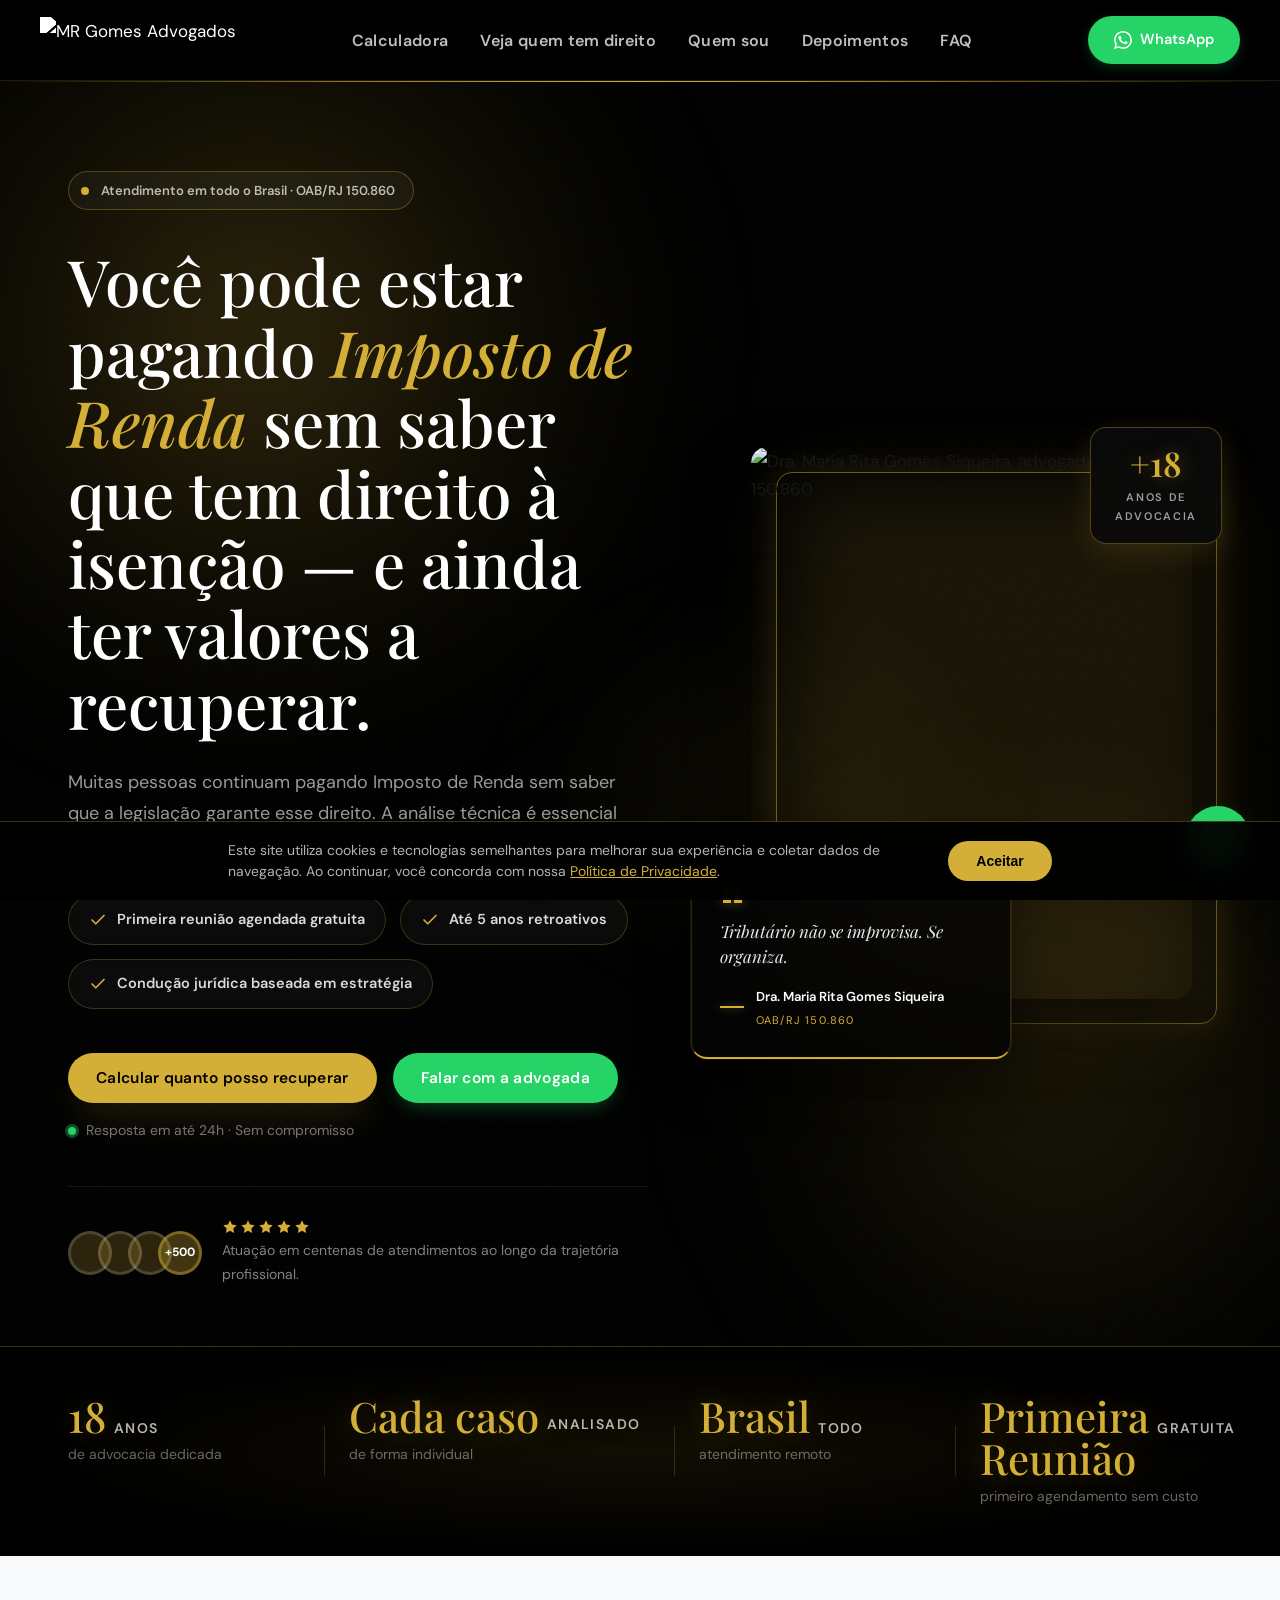
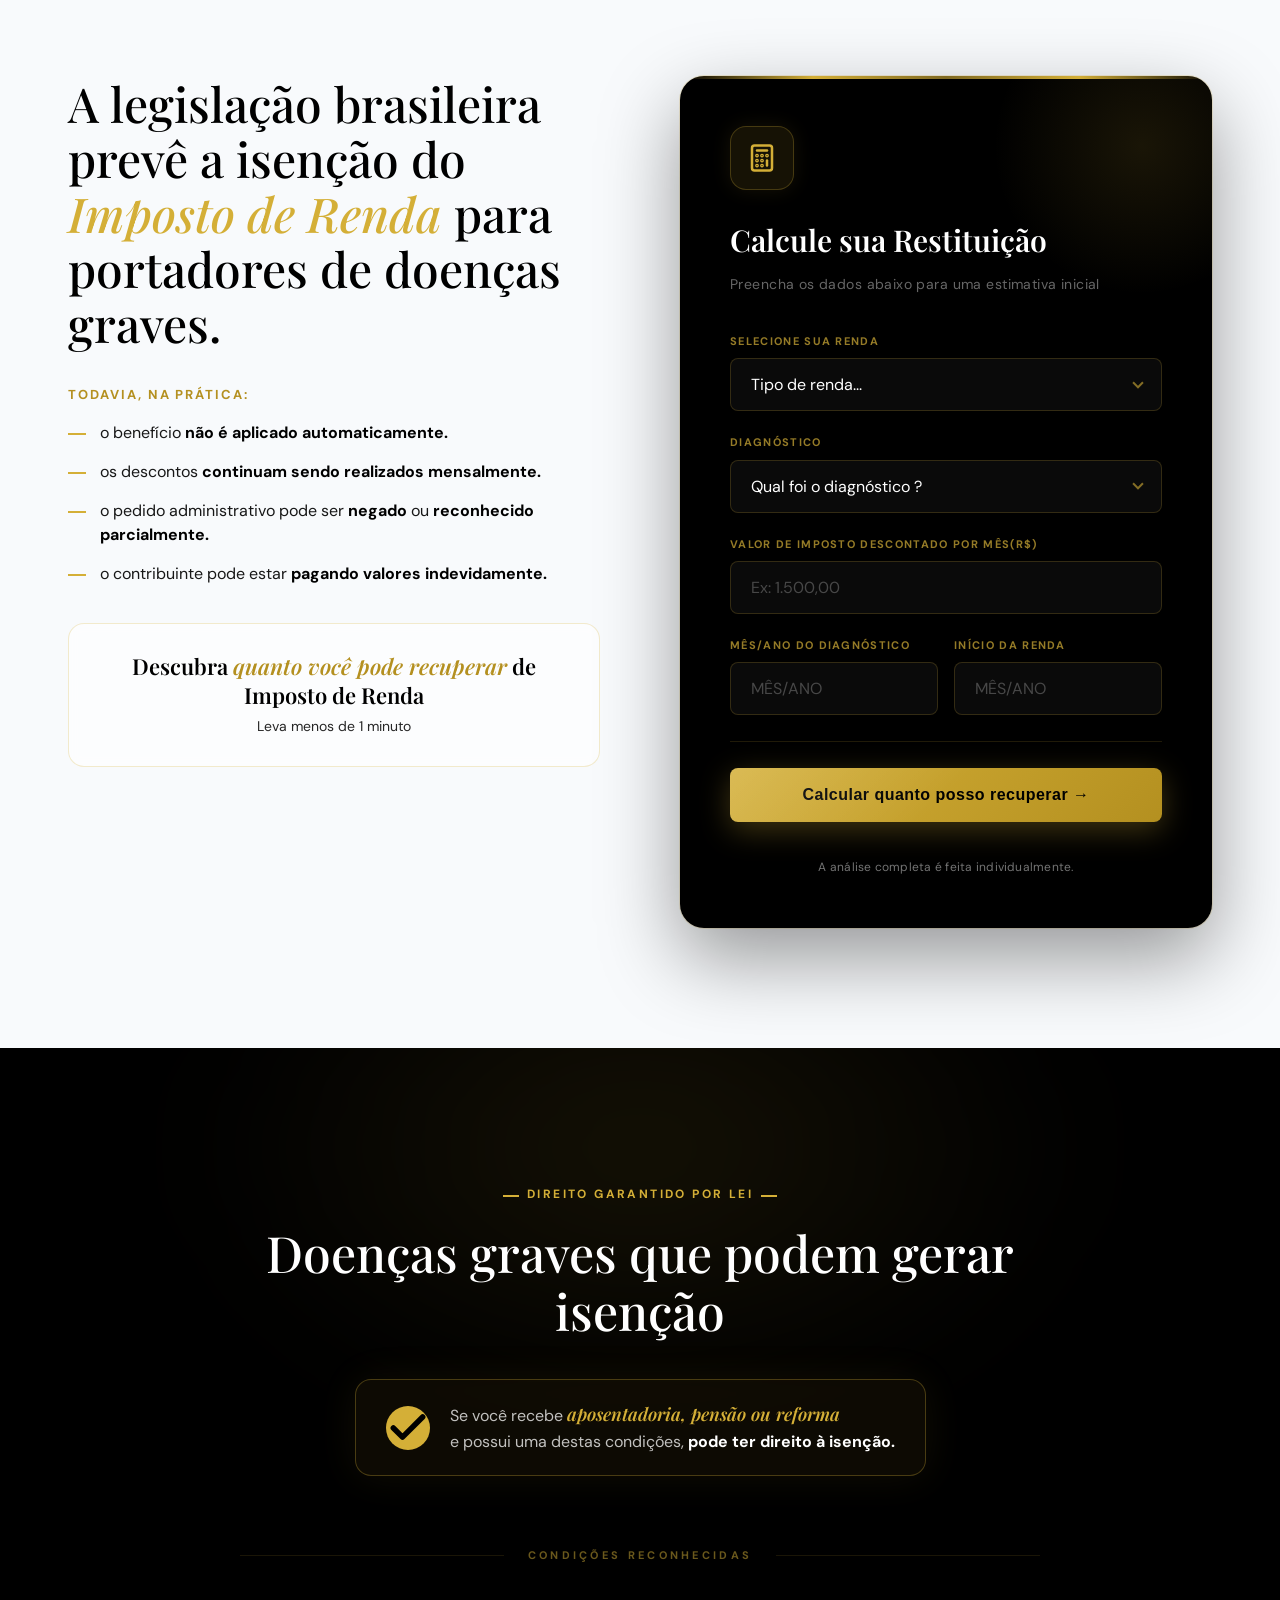
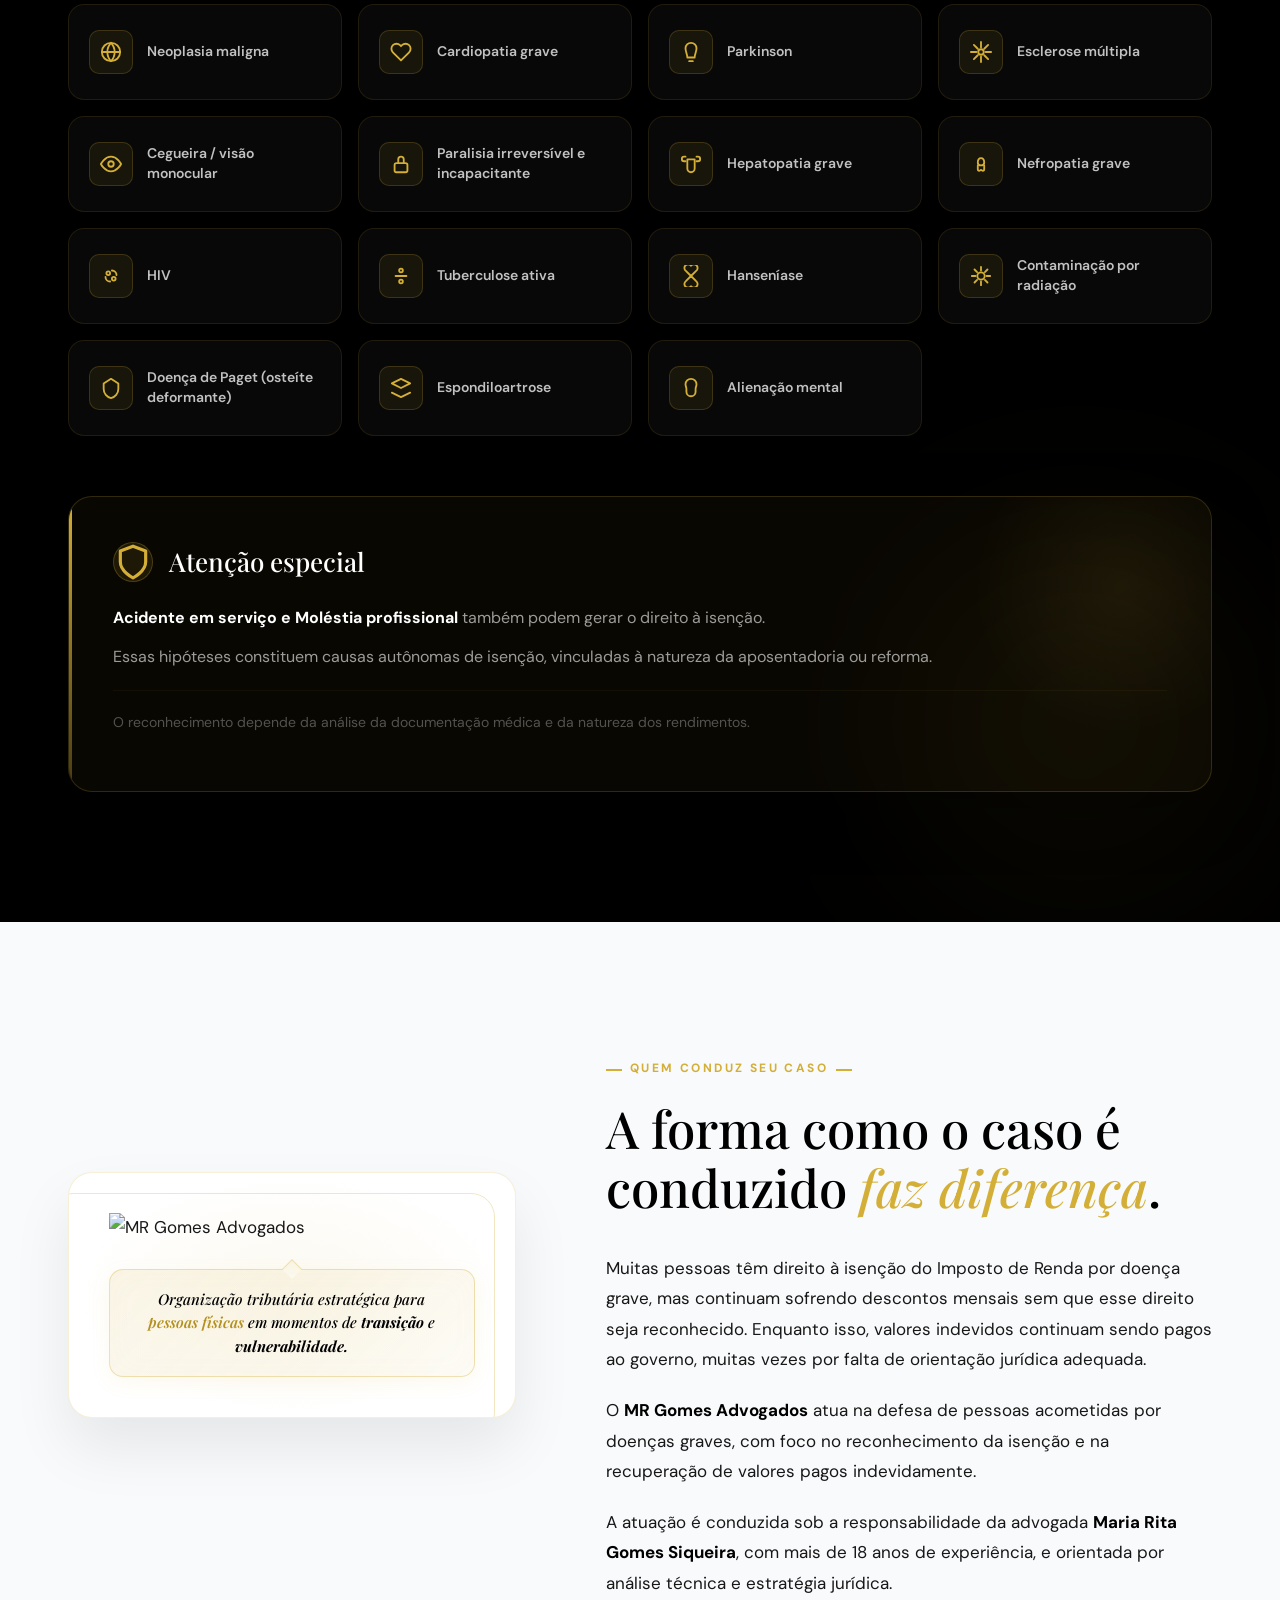
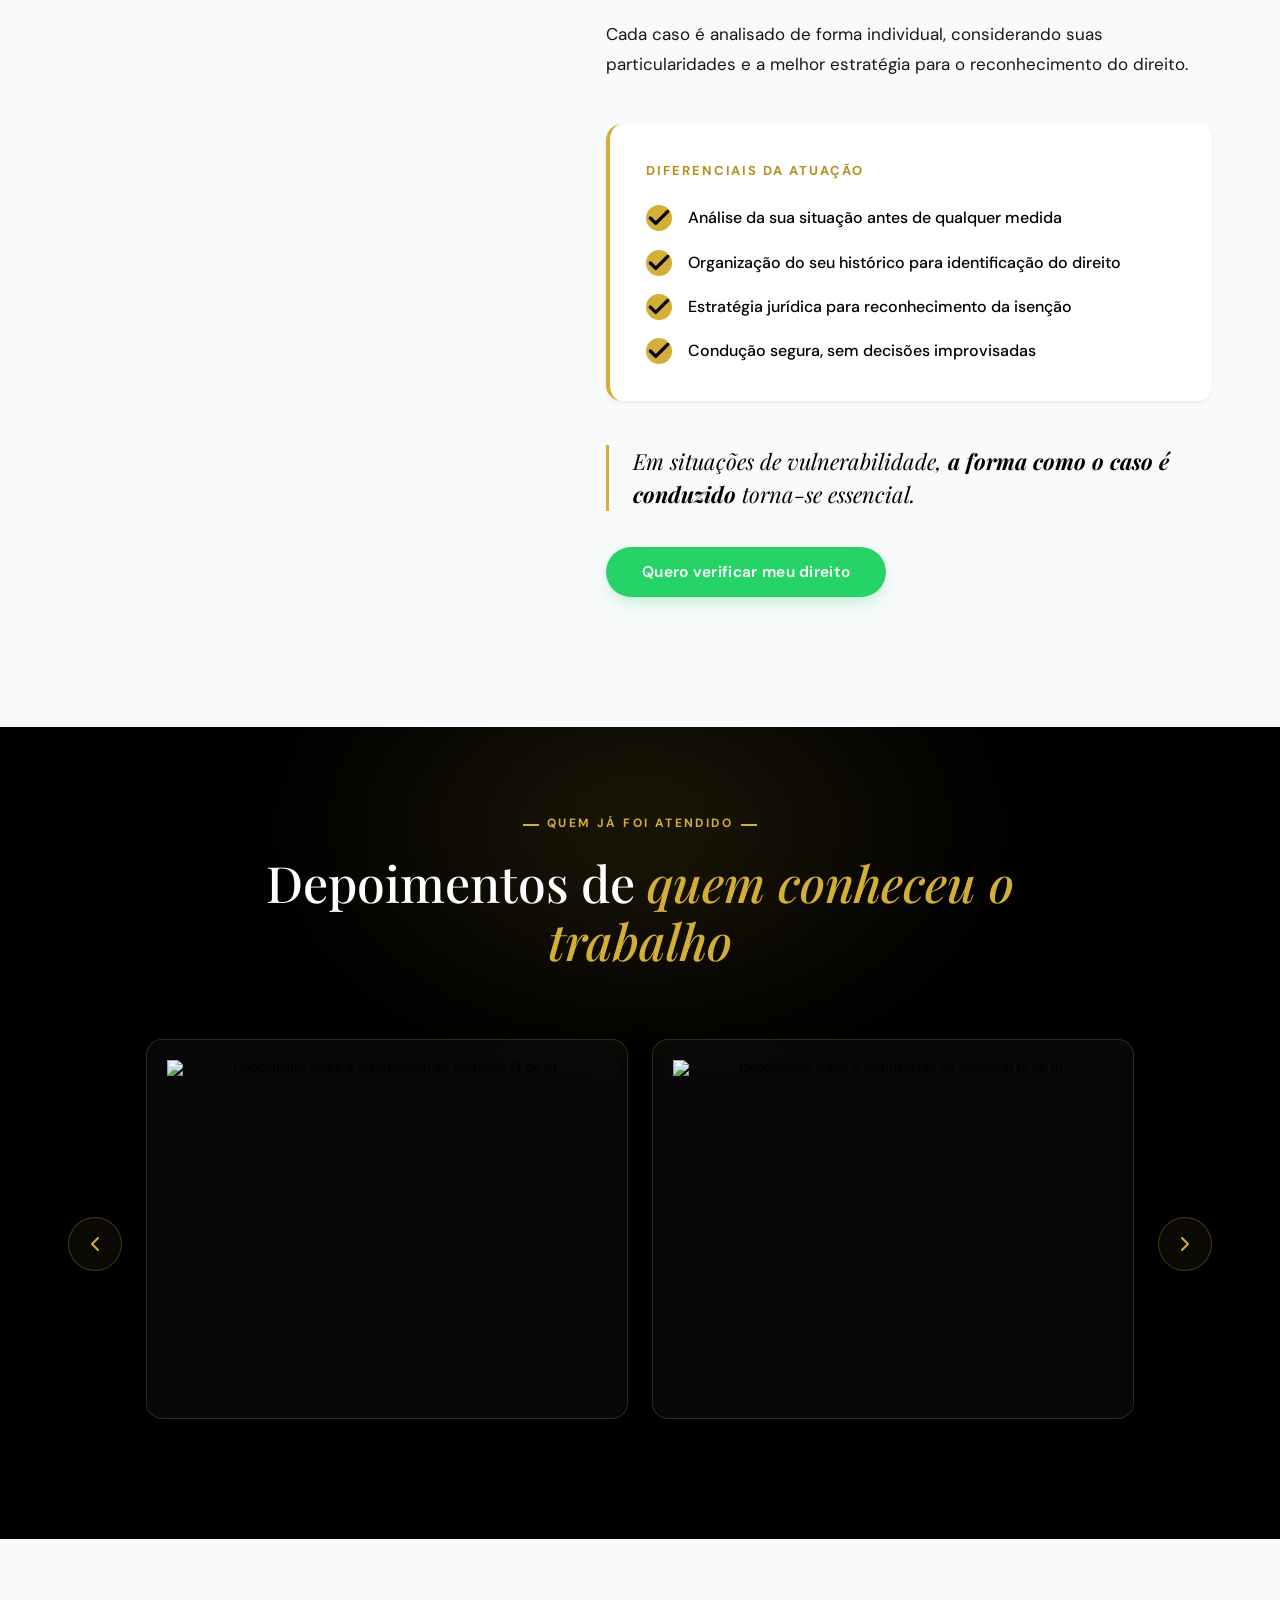
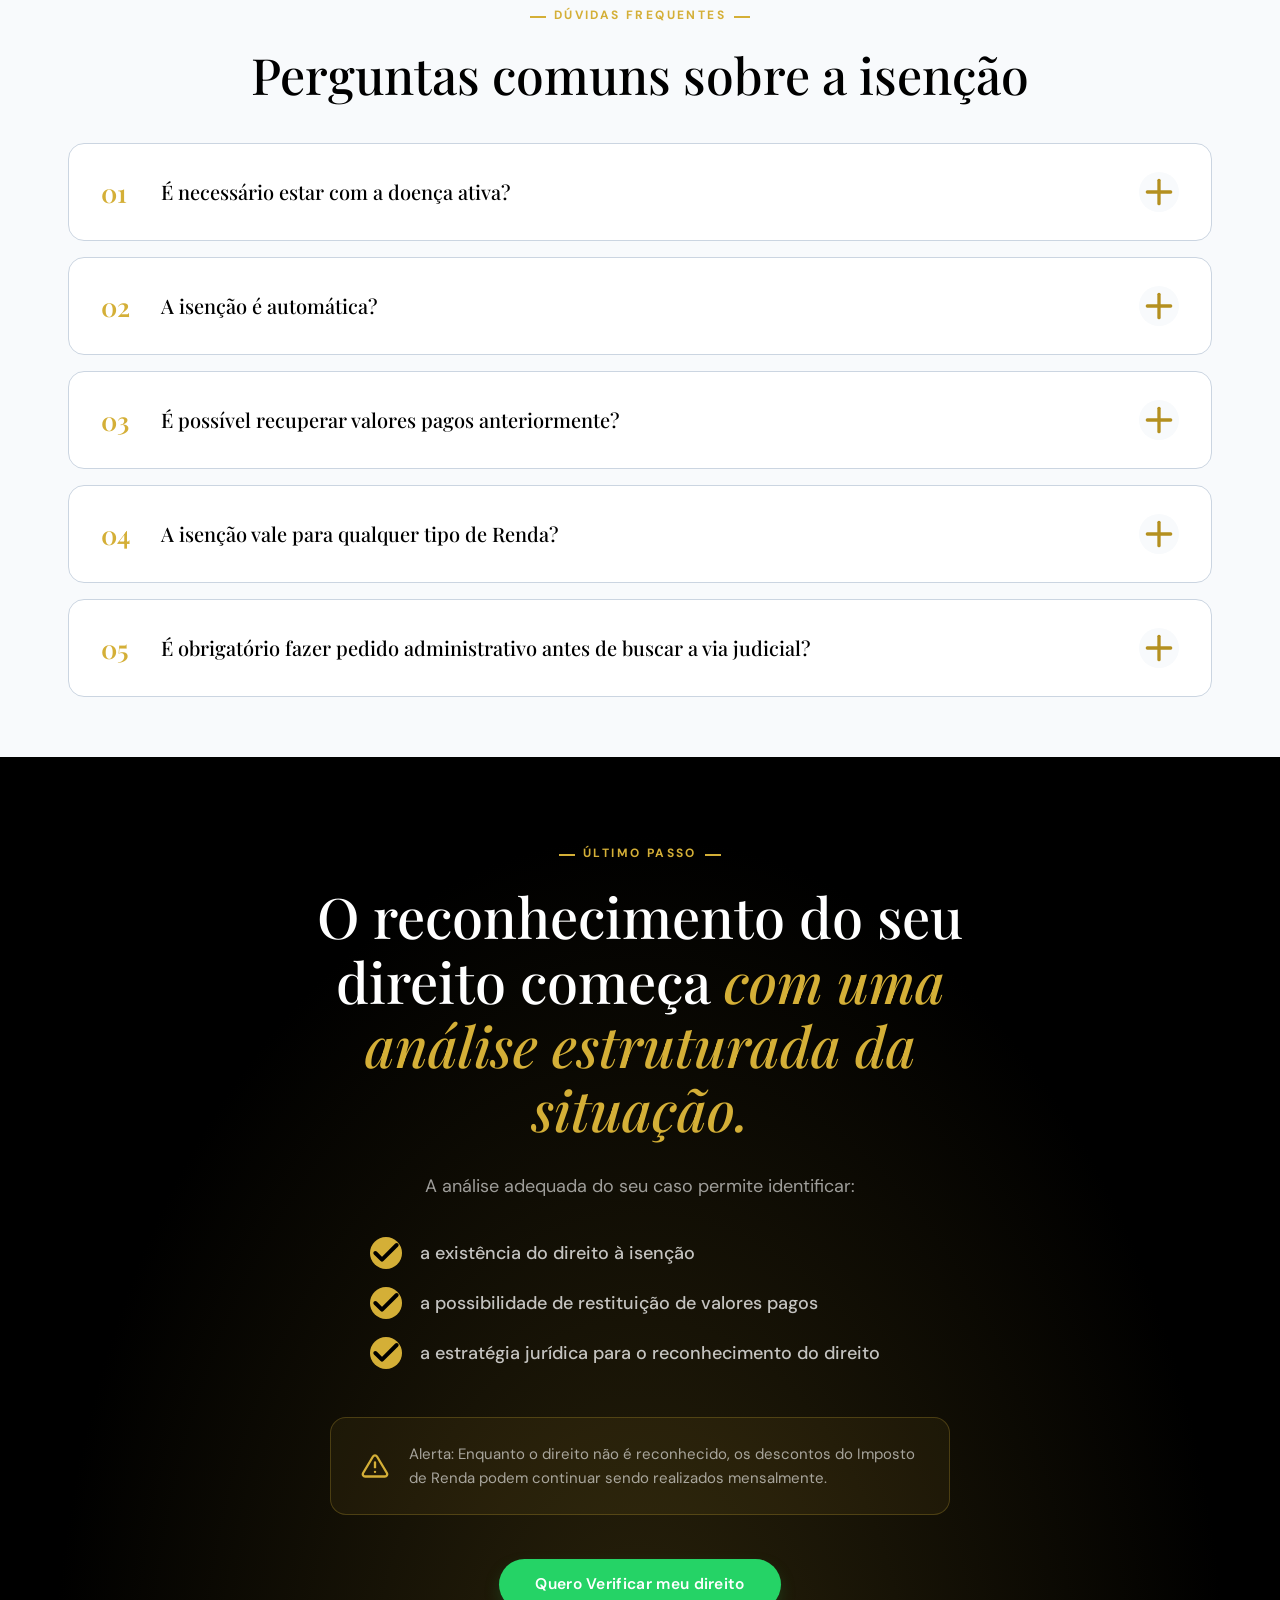
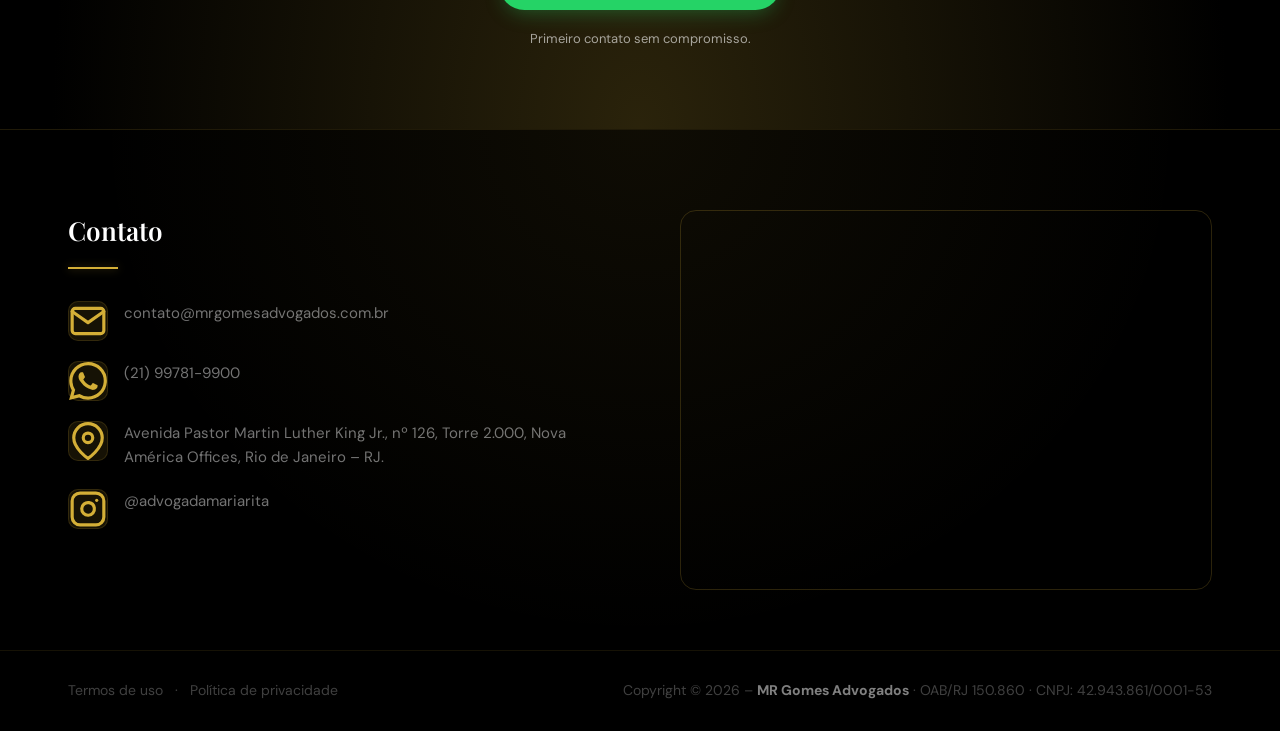
==== commit 0a7da729: "Revisa o SEO da pagina doencagrave Cartoes de doencas: os 15 cartoes eram montados por JavaScript e " ====
--- a/doencagrave/index.html
+++ b/doencagrave/index.html
@@ -4,7 +4,7 @@
 <head>
     <meta charset="UTF-8">
     <meta name="viewport" content="width=device-width, initial-scale=1.0">
-    <title>MR Gomes Advogados — Isenção de Imposto de Renda</title>
+    <title>Isenção de Imposto de Renda por Doença Grave | MR Gomes Advogados</title>
 
     <!-- ══ PIXELS / ANALYTICS ══ -->
 
@@ -41,48 +41,183 @@
     <link href="https://fonts.googleapis.com/css2?family=DM+Sans:opsz,wght@9..40,300;9..40,400;9..40,500;9..40,600;9..40,700&family=Playfair+Display:ital,wght@0,400;0,500;0,600;0,700;1,400;1,500&display=swap" rel="stylesheet">
 
     <!-- ══ SEO + SOCIAL + FAVICON ══ -->
-    <meta name="description" content="Isenção de Imposto de Renda para portadores de doenças graves. Análise gratuita, restituição de até 5 anos e atendimento em todo o Brasil. MR Gomes Advogados — OAB/RJ 150.860.">
-    <meta name="keywords" content="isenção imposto de renda, doença grave, restituição IR, advogado tributarista, aposentadoria, pensão, isenção IRPF, MR Gomes Advogados">
+    <meta name="description" content="Portadores de doenças graves podem ter isenção do Imposto de Renda e restituição de até 5 anos. Análise gratuita. Atendimento em todo o Brasil.">
     <link rel="canonical" href="https://doencagrave.mrgomesadvogados.com.br/">
+    <meta name="robots" content="index, follow, max-image-preview:large, max-snippet:-1, max-video-preview:-1">
+    <meta name="author" content="MR Gomes Advogados">
+    <meta name="theme-color" content="#000000">
+    <meta name="referrer" content="strict-origin-when-cross-origin">
 
     <!-- Open Graph — preview no WhatsApp, Facebook, Instagram -->
     <meta property="og:type" content="website">
-    <meta property="og:title" content="MR Gomes Advogados — Isenção de Imposto de Renda por Doença Grave">
+    <meta property="og:site_name" content="MR Gomes Advogados">
+    <meta property="og:locale" content="pt_BR">
+    <meta property="og:title" content="Isenção de Imposto de Renda por Doença Grave | MR Gomes Advogados">
     <meta property="og:description" content="Você pode ter direito à isenção do IR e à restituição de até 5 anos. Análise gratuita. Atendimento em todo o Brasil.">
+    <meta property="og:url" content="https://doencagrave.mrgomesadvogados.com.br/">
     <meta property="og:image" content="https://doencagrave.mrgomesadvogados.com.br/fotos/og-preview.jpg">
-    <meta property="og:url" content="https://doencagrave.mrgomesadvogados.com.br/">
-    <meta property="og:locale" content="pt_BR">
+    <meta property="og:image:alt" content="Isenção de Imposto de Renda por doença grave — MR Gomes Advogados">
+
+    <!-- Twitter / X — mesmo preview, formato próprio -->
+    <meta name="twitter:card" content="summary_large_image">
+    <meta name="twitter:title" content="Isenção de Imposto de Renda por Doença Grave | MR Gomes Advogados">
+    <meta name="twitter:description" content="Você pode ter direito à isenção do IR e à restituição de até 5 anos. Análise gratuita. Atendimento em todo o Brasil.">
+    <meta name="twitter:image" content="https://doencagrave.mrgomesadvogados.com.br/fotos/og-preview.jpg">
+    <meta name="twitter:image:alt" content="Isenção de Imposto de Renda por doença grave — MR Gomes Advogados">
 
     <!-- Favicon -->
     <link rel="icon" href="favicon.ico">
     <link rel="apple-touch-icon" href="fotos/apple-touch-icon.png">
 
-    <!-- Schema.org -->
+    <!-- Schema.org — escritório, site, serviço e as perguntas frequentes.
+         Os textos abaixo são os mesmos que estão visíveis na página. -->
     <script type="application/ld+json">
     {
       "@context": "https://schema.org",
-      "@type": "LegalService",
-      "name": "MR Gomes Advogados",
-      "description": "Escritório especializado em isenção de Imposto de Renda para portadores de doenças graves.",
-      "url": "https://doencagrave.mrgomesadvogados.com.br/",
-      "telephone": "+5521997819900",
-      "email": "contato@mrgomesadvogados.com.br",
-      "address": {
-        "@type": "PostalAddress",
-        "streetAddress": "Avenida Pastor Martin Luther King Jr., nº 126, Torre 2.000, Nova América Offices",
-        "addressLocality": "Rio de Janeiro",
-        "addressRegion": "RJ",
-        "postalCode": "20765-000",
-        "addressCountry": "BR"
-      },
-      "founder": {
-        "@type": "Person",
-        "name": "Maria Rita Gomes Siqueira",
-        "jobTitle": "Advogada",
-        "identifier": "OAB/RJ 150.860"
-      },
-      "areaServed": "BR",
-      "priceRange": "Consulta gratuita"
+      "@graph": [
+        {
+          "@type": "LegalService",
+          "@id": "https://doencagrave.mrgomesadvogados.com.br/#escritorio",
+          "name": "MR Gomes Advogados",
+          "description": "Escritório especializado em isenção de Imposto de Renda para portadores de doenças graves.",
+          "url": "https://doencagrave.mrgomesadvogados.com.br/",
+          "image": "https://doencagrave.mrgomesadvogados.com.br/fotos/logoteste.png",
+          "logo": "https://doencagrave.mrgomesadvogados.com.br/fotos/logoteste.png",
+          "taxID": "42.943.861/0001-53",
+          "telephone": "+5521997819900",
+          "email": "contato@mrgomesadvogados.com.br",
+          "address": {
+            "@type": "PostalAddress",
+            "streetAddress": "Avenida Pastor Martin Luther King Jr., nº 126, Torre 2.000, Nova América Offices",
+            "addressLocality": "Rio de Janeiro",
+            "addressRegion": "RJ",
+            "postalCode": "20765-000",
+            "addressCountry": "BR"
+          },
+          "contactPoint": {
+            "@type": "ContactPoint",
+            "contactType": "customer service",
+            "telephone": "+5521997819900",
+            "email": "contato@mrgomesadvogados.com.br",
+            "availableLanguage": ["pt-BR"]
+          },
+          "areaServed": { "@type": "Country", "name": "Brasil" },
+          "availableLanguage": "pt-BR",
+          "knowsAbout": [
+            "Isenção de Imposto de Renda por doença grave",
+            "Restituição de Imposto de Renda",
+            "Neoplasia maligna",
+            "Cardiopatia grave",
+            "Doença de Parkinson",
+            "Esclerose múltipla",
+            "Cegueira e visão monocular",
+            "Paralisia irreversível e incapacitante",
+            "Hepatopatia grave",
+            "Nefropatia grave",
+            "HIV",
+            "Tuberculose ativa",
+            "Hanseníase",
+            "Contaminação por radiação",
+            "Doença de Paget",
+            "Espondiloartrose",
+            "Alienação mental",
+            "Acidente em serviço",
+            "Moléstia profissional",
+            "Direito Tributário",
+            "Direito Previdenciário"
+          ],
+          "founder": {
+            "@type": "Person",
+            "@id": "https://doencagrave.mrgomesadvogados.com.br/#advogada",
+            "name": "Maria Rita Gomes Siqueira",
+            "jobTitle": "Advogada",
+            "identifier": {
+              "@type": "PropertyValue",
+              "propertyID": "OAB",
+              "value": "OAB/RJ 150.860"
+            },
+            "sameAs": ["https://instagram.com/advogadamariarita"]
+          },
+          "sameAs": ["https://instagram.com/advogadamariarita"]
+        },
+        {
+          "@type": "WebSite",
+          "@id": "https://doencagrave.mrgomesadvogados.com.br/#site",
+          "url": "https://doencagrave.mrgomesadvogados.com.br/",
+          "name": "MR Gomes Advogados — Isenção de Imposto de Renda por Doença Grave",
+          "inLanguage": "pt-BR",
+          "publisher": { "@id": "https://doencagrave.mrgomesadvogados.com.br/#escritorio" }
+        },
+        {
+          "@type": "Service",
+          "@id": "https://doencagrave.mrgomesadvogados.com.br/#servico",
+          "name": "Isenção de Imposto de Renda para portadores de doenças graves",
+          "serviceType": "Reconhecimento da isenção de Imposto de Renda e restituição de valores pagos",
+          "provider": { "@id": "https://doencagrave.mrgomesadvogados.com.br/#escritorio" },
+          "areaServed": { "@type": "Country", "name": "Brasil" },
+          "audience": {
+            "@type": "Audience",
+            "audienceType": "Aposentados, pensionistas e militares reformados portadores de doença grave"
+          },
+          "availableChannel": {
+            "@type": "ServiceChannel",
+            "serviceUrl": "https://doencagrave.mrgomesadvogados.com.br/",
+            "availableLanguage": ["pt-BR"]
+          }
+        },
+        {
+          "@type": "FAQPage",
+          "@id": "https://doencagrave.mrgomesadvogados.com.br/#pagina",
+          "url": "https://doencagrave.mrgomesadvogados.com.br/",
+          "name": "Isenção de Imposto de Renda por Doença Grave | MR Gomes Advogados",
+          "description": "Portadores de doenças graves podem ter isenção do Imposto de Renda e restituição de até 5 anos. Análise gratuita. Atendimento em todo o Brasil.",
+          "inLanguage": "pt-BR",
+          "isPartOf": { "@id": "https://doencagrave.mrgomesadvogados.com.br/#site" },
+          "about": { "@id": "https://doencagrave.mrgomesadvogados.com.br/#servico" },
+          "mainEntity": [
+            {
+              "@type": "Question",
+              "name": "É necessário estar com a doença ativa?",
+              "acceptedAnswer": {
+                "@type": "Answer",
+                "text": "Não. O reconhecimento do direito não exige a presença atual de sintomas, sendo suficiente a comprovação do diagnóstico por meio de documentação médica adequada."
+              }
+            },
+            {
+              "@type": "Question",
+              "name": "A isenção é automática?",
+              "acceptedAnswer": {
+                "@type": "Answer",
+                "text": "Não. Embora prevista em lei, é indispensável fazer o pedido para o reconhecimento do direito, mediante comprovação dos requisitos legais."
+              }
+            },
+            {
+              "@type": "Question",
+              "name": "É possível recuperar valores pagos anteriormente?",
+              "acceptedAnswer": {
+                "@type": "Answer",
+                "text": "Sim. Em regra, é possível a restituição dos valores pagos indevidamente nos últimos 5 anos, conforme análise jurídica."
+              }
+            },
+            {
+              "@type": "Question",
+              "name": "A isenção vale para qualquer tipo de Renda?",
+              "acceptedAnswer": {
+                "@type": "Answer",
+                "text": "Não. A isenção aplica-se, em regra, apenas aos rendimentos de aposentadoria, pensão ou reforma, exigindo a verificação da natureza da renda recebida."
+              }
+            },
+            {
+              "@type": "Question",
+              "name": "É obrigatório fazer pedido administrativo antes de buscar a via judicial?",
+              "acceptedAnswer": {
+                "@type": "Answer",
+                "text": "Não. O direito pode ser requerido diretamente pela via judicial."
+              }
+            }
+          ]
+        }
+      ]
     }
     </script>
 
@@ -615,6 +750,8 @@
         .testimonial-thumb:hover img{transform:scale(1.02)}
         .testimonial-zoom-icon{position:absolute;bottom:20px;right:20px;width:48px;height:48px;border-radius:50%;background:var(--gold);color:#000;display:flex;align-items:center;justify-content:center;z-index:2;opacity:0;transform:translateY(15px);transition:all .4s cubic-bezier(.175,.885,.32,1.275)}
         .testimonial-thumb:hover .testimonial-zoom-icon{opacity:1;transform:translateY(0)}
+        /* O rótulo fica oculto por padrão; só aparece em tela sem mouse. */
+        .zoom-label{display:none}
         .carousel-arrow{flex-shrink:0;width:54px;height:54px;border-radius:50%;background:rgba(212,175,55,.05);border:1px solid rgba(212,175,55,.3);color:var(--gold);display:flex;align-items:center;justify-content:center;cursor:pointer;transition:all .3s}
         .carousel-arrow:hover{background:var(--gold);color:#000;transform:scale(1.08);border-color:var(--gold)}
         .carousel-arrow svg{width:24px;height:24px}
@@ -767,6 +904,103 @@
             /* Hero proof — ajuste */
             .hero-proof{flex-direction:column;align-items:flex-start;gap:14px}
         }
+
+        /* ═══════════════════════════════════════════════════════════════
+           DEPOIMENTOS EM CELULAR — LEITURA PARA PÚBLICO IDOSO
+           Bloco isolado de propósito: mexe apenas na seção de depoimentos
+           e apenas em telas pequenas ou sem mouse. O desktop não é afetado.
+           ═══════════════════════════════════════════════════════════════ */
+
+        /* Em aparelho sem mouse o :hover nunca dispara — a lupa ficava
+           invisível e ninguém descobria que dava para ampliar. */
+        @media (hover:none){
+            .testimonial-zoom-icon{
+                opacity:1;transform:none;
+                width:auto;height:auto;
+                padding:13px 20px;
+                gap:9px;
+                border-radius:999px;
+                box-shadow:0 6px 20px rgba(0,0,0,.45), 0 0 0 2px rgba(0,0,0,.25);
+            }
+            /* o ícone encolhe só aqui, para caber ao lado da palavra */
+            .testimonial-zoom-icon svg{width:22px;height:22px;flex:none}
+            .zoom-label{display:inline;font-size:15px;font-weight:700;letter-spacing:.02em;white-space:nowrap}
+            /* sem mouse, o realce de hover no cartão só atrapalha */
+            .testimonial-thumb:hover{transform:none}
+            .testimonial-thumb:hover img{transform:none}
+        }
+
+        @media (max-width:980px){
+            /* As setas saíam da lateral consumindo ~120px dos 390px da tela.
+               Descem para baixo do carrossel e devolvem essa largura à imagem. */
+            .testimonials-wrapper{flex-wrap:wrap;justify-content:center;column-gap:24px;row-gap:22px}
+            .testimonials-carousel{flex:1 1 100%;order:1;gap:16px;padding:6px 2px 6px}
+            .carousel-arrow{order:2;width:60px;height:60px}
+            .carousel-arrow svg{width:28px;height:28px}
+
+            /* O cartão passa a ocupar a largura toda. A imagem preenche o
+               quadro pelo topo, onde a conversa começa, em vez de encolher
+               inteira até ficar ilegível. O resto se lê no botão Ampliar. */
+            .testimonial-thumb{
+                flex:0 0 100%;
+                height:auto;
+                aspect-ratio:4/5;
+                /* trava para o cartão não tomar a tela inteira em tablet */
+                max-height:min(72vh,620px);
+                padding:7px;
+                border-color:rgba(212,175,55,.35);
+            }
+            .testimonial-thumb img{
+                object-fit:cover;
+                object-position:top center;
+                border-radius:10px;
+            }
+            /* Sobe para o topo do cartão: no rodapé ele era coberto pelo aviso
+               de cookies e disputava espaço com o botão flutuante do WhatsApp. */
+            .testimonial-zoom-icon{top:16px;right:16px;bottom:auto}
+        }
+
+        @media (max-width:560px){
+            .testimonials-section{padding:70px 0 60px}
+            .testimonials-header{margin-bottom:38px}
+            .testimonial-thumb{aspect-ratio:5/7;padding:6px}
+            .carousel-arrow{width:58px;height:58px}
+
+            /* Ampliada: o print ocupa a largura inteira da tela e se lê
+               rolando, em vez de caber espremido num quadro. */
+            .testimonial-lightbox{padding:0;display:none}
+            .testimonial-lightbox.is-open{
+                display:block;
+                overflow-y:auto;
+                -webkit-overflow-scrolling:touch;
+                overscroll-behavior:contain;
+            }
+            .lightbox-img{
+                width:100%;max-width:100%;max-height:none;
+                display:block;
+                margin:72px 0 104px;
+                border-radius:0;border:0;
+                box-shadow:none;
+            }
+            /* Fundo sólido em vez de backdrop-filter: o desfoque de fundo é
+               caro em aparelho fraco e aqui o resultado visual é o mesmo. */
+            .lightbox-close{
+                position:fixed;top:14px;right:14px;
+                width:56px;height:56px;
+                background:#111;
+                border-color:rgba(212,175,55,.55);
+            }
+            .lightbox-nav{
+                position:fixed;top:auto;bottom:20px;
+                transform:none;
+                width:62px;height:62px;
+                background:#111;
+                border-color:rgba(212,175,55,.55);
+            }
+            .lightbox-prev{left:calc(50% - 76px)}
+            .lightbox-next{right:calc(50% - 76px)}
+            .lightbox-close svg,.lightbox-nav svg{width:26px;height:26px}
+        }
     </style>
 </head>
 <body>
@@ -775,7 +1009,7 @@
 <header class="main-header">
     <div class="container header-grid">
         <a href="#" class="logo-link">
-            <img src="fotos/logoteste.png" alt="MR Gomes Advogados" class="logo">
+            <img src="fotos/logoteste.png" alt="MR Gomes Advogados" class="logo" decoding="async">
         </a>
         <nav class="main-nav" id="mainNav">
             <ul class="nav-list">
@@ -845,7 +1079,7 @@
         </div>
         <div class="hero-image-wrapper">
             <div class="hero-img-stack">
-                <img src="fotos/mariarita.webp" alt="Dra. Maria Rita Gomes Siqueira" class="hero-img">
+                <img src="fotos/mariarita.webp" alt="Dra. Maria Rita Gomes Siqueira, advogada — OAB/RJ 150.860" class="hero-img" fetchpriority="high" decoding="async">
                 <div class="hero-img-badge">
                     <span class="hero-img-badge-num">+18</span>
                     <span class="hero-img-badge-label">anos de<br>advocacia</span>
@@ -977,7 +1211,142 @@
             </div>
         </div>
         <div class="rights-divider-label"><span>Condições reconhecidas</span></div>
-        <div class="diseases-grid" id="diseasesGrid"></div>
+        <div class="diseases-grid" id="diseasesGrid"><button type="button" class="disease-card" aria-pressed="false" aria-label="Neoplasia maligna. Clique para ver descrição.">
+                <span class="disease-face disease-face-front">
+                    <span class="disease-icon-wrap"><svg class="disease-icon" viewBox="0 0 24 24" fill="none" stroke="currentColor" stroke-width="2" stroke-linecap="round" stroke-linejoin="round"><circle cx="12" cy="12" r="10"></circle><path d="M12 2a14.5 14.5 0 0 0 0 20 14.5 14.5 0 0 0 0-20"></path><path d="M2 12h20"></path></svg></span>
+                    <span class="disease-name">Neoplasia maligna</span>
+                </span>
+                <span class="disease-face disease-face-back">
+                    <span class="disease-back-hint">×</span>
+                    <span class="disease-back-name">Neoplasia maligna</span>
+                    <span class="disease-back-desc">Câncer, em qualquer estágio da doença.</span>
+                </span></button><button type="button" class="disease-card" aria-pressed="false" aria-label="Cardiopatia grave. Clique para ver descrição.">
+                <span class="disease-face disease-face-front">
+                    <span class="disease-icon-wrap"><svg class="disease-icon" viewBox="0 0 24 24" fill="none" stroke="currentColor" stroke-width="2" stroke-linecap="round" stroke-linejoin="round"><path d="M20.84 4.61a5.5 5.5 0 0 0-7.78 0L12 5.67l-1.06-1.06a5.5 5.5 0 0 0-7.78 7.78l1.06 1.06L12 21.23l7.78-7.78 1.06-1.06a5.5 5.5 0 0 0 0-7.78z"></path></svg></span>
+                    <span class="disease-name">Cardiopatia grave</span>
+                </span>
+                <span class="disease-face disease-face-back">
+                    <span class="disease-back-hint">×</span>
+                    <span class="disease-back-name">Cardiopatia grave</span>
+                    <span class="disease-back-desc">Problemas graves no coração que afetam seu funcionamento.</span>
+                </span></button><button type="button" class="disease-card" aria-pressed="false" aria-label="Parkinson. Clique para ver descrição.">
+                <span class="disease-face disease-face-front">
+                    <span class="disease-icon-wrap"><svg class="disease-icon" viewBox="0 0 24 24" fill="none" stroke="currentColor" stroke-width="2" stroke-linecap="round" stroke-linejoin="round"><path d="M12 2a6 6 0 0 0-6 6c0 4 2 6 2 10h8c0-4 2-6 2-10a6 6 0 0 0-6-6z"></path><path d="M10 22h4"></path></svg></span>
+                    <span class="disease-name">Parkinson</span>
+                </span>
+                <span class="disease-face disease-face-back">
+                    <span class="disease-back-hint">×</span>
+                    <span class="disease-back-name">Parkinson</span>
+                    <span class="disease-back-desc">Doença que afeta os movimentos e pode causar tremores e rigidez.</span>
+                </span></button><button type="button" class="disease-card" aria-pressed="false" aria-label="Esclerose múltipla. Clique para ver descrição.">
+                <span class="disease-face disease-face-front">
+                    <span class="disease-icon-wrap"><svg class="disease-icon" viewBox="0 0 24 24" fill="none" stroke="currentColor" stroke-width="2" stroke-linecap="round" stroke-linejoin="round"><circle cx="12" cy="12" r="3"></circle><path d="M12 1v6m0 10v6M4.22 4.22l4.24 4.24m7.08 7.08 4.24 4.24M1 12h6m10 0h6M4.22 19.78l4.24-4.24m7.08-7.08 4.24-4.24"></path></svg></span>
+                    <span class="disease-name">Esclerose múltipla</span>
+                </span>
+                <span class="disease-face disease-face-back">
+                    <span class="disease-back-hint">×</span>
+                    <span class="disease-back-name">Esclerose múltipla</span>
+                    <span class="disease-back-desc">Doença que afeta o cérebro e a medula, podendo causar limitações progressivas.</span>
+                </span></button><button type="button" class="disease-card" aria-pressed="false" aria-label="Cegueira / visão monocular. Clique para ver descrição.">
+                <span class="disease-face disease-face-front">
+                    <span class="disease-icon-wrap"><svg class="disease-icon" viewBox="0 0 24 24" fill="none" stroke="currentColor" stroke-width="2" stroke-linecap="round" stroke-linejoin="round"><path d="M1 12s4-8 11-8 11 8 11 8-4 8-11 8-11-8-11-8z"></path><circle cx="12" cy="12" r="3"></circle></svg></span>
+                    <span class="disease-name">Cegueira / visão monocular</span>
+                </span>
+                <span class="disease-face disease-face-back">
+                    <span class="disease-back-hint">×</span>
+                    <span class="disease-back-name">Cegueira / visão monocular</span>
+                    <span class="disease-back-desc">Perda total da visão ou visão em apenas um dos olhos.</span>
+                </span></button><button type="button" class="disease-card" aria-pressed="false" aria-label="Paralisia irreversível e incapacitante. Clique para ver descrição.">
+                <span class="disease-face disease-face-front">
+                    <span class="disease-icon-wrap"><svg class="disease-icon" viewBox="0 0 24 24" fill="none" stroke="currentColor" stroke-width="2" stroke-linecap="round" stroke-linejoin="round"><rect x="5" y="11" width="14" height="10" rx="2"></rect><path d="M9 11V7a3 3 0 0 1 6 0v4"></path></svg></span>
+                    <span class="disease-name">Paralisia irreversível e incapacitante</span>
+                </span>
+                <span class="disease-face disease-face-back">
+                    <span class="disease-back-hint">×</span>
+                    <span class="disease-back-name">Paralisia irreversível e incapacitante</span>
+                    <span class="disease-back-desc">Perda permanente dos movimentos, sem possibilidade de recuperação.</span>
+                </span></button><button type="button" class="disease-card" aria-pressed="false" aria-label="Hepatopatia grave. Clique para ver descrição.">
+                <span class="disease-face disease-face-front">
+                    <span class="disease-icon-wrap"><svg class="disease-icon" viewBox="0 0 24 24" fill="none" stroke="currentColor" stroke-width="2" stroke-linecap="round" stroke-linejoin="round"><path d="M6 9H4.5a2.5 2.5 0 0 1 0-5H6m12 5h1.5a2.5 2.5 0 0 0 0-5H18"></path><path d="M8 7h8v10a4 4 0 0 1-4 4 4 4 0 0 1-4-4V7z"></path></svg></span>
+                    <span class="disease-name">Hepatopatia grave</span>
+                </span>
+                <span class="disease-face disease-face-back">
+                    <span class="disease-back-hint">×</span>
+                    <span class="disease-back-name">Hepatopatia grave</span>
+                    <span class="disease-back-desc">Doenças graves no fígado que prejudicam seu funcionamento.</span>
+                </span></button><button type="button" class="disease-card" aria-pressed="false" aria-label="Nefropatia grave. Clique para ver descrição.">
+                <span class="disease-face disease-face-front">
+                    <span class="disease-icon-wrap"><svg class="disease-icon" viewBox="0 0 24 24" fill="none" stroke="currentColor" stroke-width="2" stroke-linecap="round" stroke-linejoin="round"><path d="M8.5 10.5c0-3 1.5-5 3.5-5s3.5 2 3.5 5c0 2-1.5 3-3.5 3s-3.5-1-3.5-3z"></path><path d="M8.5 13.5v4c0 1 .5 2 1.5 2s1-1 2-1 1 1 2 1 1.5-1 1.5-2v-4"></path></svg></span>
+                    <span class="disease-name">Nefropatia grave</span>
+                </span>
+                <span class="disease-face disease-face-back">
+                    <span class="disease-back-hint">×</span>
+                    <span class="disease-back-name">Nefropatia grave</span>
+                    <span class="disease-back-desc">Doenças graves nos rins que comprometem sua função.</span>
+                </span></button><button type="button" class="disease-card" aria-pressed="false" aria-label="HIV. Clique para ver descrição.">
+                <span class="disease-face disease-face-front">
+                    <span class="disease-icon-wrap"><svg class="disease-icon" viewBox="0 0 24 24" fill="none" stroke="currentColor" stroke-width="2" stroke-linecap="round" stroke-linejoin="round"><circle cx="9" cy="9" r="2"></circle><circle cx="15" cy="15" r="2"></circle><path d="M13 6a5 5 0 0 1 5 5M11 18a5 5 0 0 1-5-5"></path></svg></span>
+                    <span class="disease-name">HIV</span>
+                </span>
+                <span class="disease-face disease-face-back">
+                    <span class="disease-back-hint">×</span>
+                    <span class="disease-back-name">HIV</span>
+                    <span class="disease-back-desc">Infecção que afeta o sistema de defesa do organismo.</span>
+                </span></button><button type="button" class="disease-card" aria-pressed="false" aria-label="Tuberculose ativa. Clique para ver descrição.">
+                <span class="disease-face disease-face-front">
+                    <span class="disease-icon-wrap"><svg class="disease-icon" viewBox="0 0 24 24" fill="none" stroke="currentColor" stroke-width="2" stroke-linecap="round" stroke-linejoin="round"><path d="M6.1 12h11.8"></path><circle cx="12" cy="6" r="2"></circle><circle cx="12" cy="18" r="2"></circle></svg></span>
+                    <span class="disease-name">Tuberculose ativa</span>
+                </span>
+                <span class="disease-face disease-face-back">
+                    <span class="disease-back-hint">×</span>
+                    <span class="disease-back-name">Tuberculose ativa</span>
+                    <span class="disease-back-desc">Infecção pulmonar em fase ativa, que exige tratamento contínuo.</span>
+                </span></button><button type="button" class="disease-card" aria-pressed="false" aria-label="Hanseníase. Clique para ver descrição.">
+                <span class="disease-face disease-face-front">
+                    <span class="disease-icon-wrap"><svg class="disease-icon" viewBox="0 0 24 24" fill="none" stroke="currentColor" stroke-width="2" stroke-linecap="round" stroke-linejoin="round"><path d="M6.4 6.4 12 12l5.6-5.6a4 4 0 1 0-5.6-5.6 4 4 0 1 0-5.6 5.6z"></path><path d="M12 12 6.4 17.6a4 4 0 1 0 5.6 5.6 4 4 0 1 0 5.6-5.6L12 12z"></path></svg></span>
+                    <span class="disease-name">Hanseníase</span>
+                </span>
+                <span class="disease-face disease-face-back">
+                    <span class="disease-back-hint">×</span>
+                    <span class="disease-back-name">Hanseníase</span>
+                    <span class="disease-back-desc">Doença que pode afetar a pele e os nervos, causando perda de sensibilidade.</span>
+                </span></button><button type="button" class="disease-card" aria-pressed="false" aria-label="Contaminação por radiação. Clique para ver descrição.">
+                <span class="disease-face disease-face-front">
+                    <span class="disease-icon-wrap"><svg class="disease-icon" viewBox="0 0 24 24" fill="none" stroke="currentColor" stroke-width="2" stroke-linecap="round" stroke-linejoin="round"><path d="M12 2v4M12 18v4M4.93 4.93l2.83 2.83M16.24 16.24l2.83 2.83M2 12h4M18 12h4M4.93 19.07l2.83-2.83M16.24 7.76l2.83-2.83"></path><circle cx="12" cy="12" r="4"></circle></svg></span>
+                    <span class="disease-name">Contaminação por radiação</span>
+                </span>
+                <span class="disease-face disease-face-back">
+                    <span class="disease-back-hint">×</span>
+                    <span class="disease-back-name">Contaminação por radiação</span>
+                    <span class="disease-back-desc">Problemas de saúde causados pela exposição à radiação.</span>
+                </span></button><button type="button" class="disease-card" aria-pressed="false" aria-label="Doença de Paget (osteíte deformante). Clique para ver descrição.">
+                <span class="disease-face disease-face-front">
+                    <span class="disease-icon-wrap"><svg class="disease-icon" viewBox="0 0 24 24" fill="none" stroke="currentColor" stroke-width="2" stroke-linecap="round" stroke-linejoin="round"><path d="M12 2 L4 7v6c0 5 3.5 9 8 10 4.5-1 8-5 8-10V7l-8-5z"></path></svg></span>
+                    <span class="disease-name">Doença de Paget (osteíte deformante)</span>
+                </span>
+                <span class="disease-face disease-face-back">
+                    <span class="disease-back-hint">×</span>
+                    <span class="disease-back-name">Doença de Paget (osteíte deformante)</span>
+                    <span class="disease-back-desc">Doença que afeta os ossos, podendo causar deformidades.</span>
+                </span></button><button type="button" class="disease-card" aria-pressed="false" aria-label="Espondiloartrose. Clique para ver descrição.">
+                <span class="disease-face disease-face-front">
+                    <span class="disease-icon-wrap"><svg class="disease-icon" viewBox="0 0 24 24" fill="none" stroke="currentColor" stroke-width="2" stroke-linecap="round" stroke-linejoin="round"><path d="M12 2 2 7l10 5 10-5-10-5z"></path><path d="m2 17 10 5 10-5"></path></svg></span>
+                    <span class="disease-name">Espondiloartrose</span>
+                </span>
+                <span class="disease-face disease-face-back">
+                    <span class="disease-back-hint">×</span>
+                    <span class="disease-back-name">Espondiloartrose</span>
+                    <span class="disease-back-desc">Desgaste da coluna que pode causar dor e limitação de movimentos.</span>
+                </span></button><button type="button" class="disease-card" aria-pressed="false" aria-label="Alienação mental. Clique para ver descrição.">
+                <span class="disease-face disease-face-front">
+                    <span class="disease-icon-wrap"><svg class="disease-icon" viewBox="0 0 24 24" fill="none" stroke="currentColor" stroke-width="2" stroke-linecap="round" stroke-linejoin="round"><path d="M12 2a6 6 0 0 0-6 6c0 2 1 3 1 5v3a5 5 0 0 0 10 0v-3c0-2 1-3 1-5a6 6 0 0 0-6-6z"></path></svg></span>
+                    <span class="disease-name">Alienação mental</span>
+                </span>
+                <span class="disease-face disease-face-back">
+                    <span class="disease-back-hint">×</span>
+                    <span class="disease-back-name">Alienação mental</span>
+                    <span class="disease-back-desc">Transtornos mentais graves que afetam o raciocínio e a capacidade de decisão.</span>
+                </span></button></div>
         <div class="legal-notice">
             <div class="legal-notice-header">
                 <div class="legal-notice-icon"><svg viewBox="0 0 24 24" fill="none" stroke="currentColor" stroke-width="2" stroke-linecap="round" stroke-linejoin="round"><path d="M12 22s8-4 8-10V5l-8-3-8 3v7c0 6 8 10 8 10z"/></svg></div>
@@ -997,7 +1366,7 @@
     <div class="container about-grid">
         <div class="about-photo-col">
             <div class="about-photo-wrapper">
-                <img src="fotos/logoteste2.webp" alt="MR Gomes Advogados" class="about-photo">
+                <img src="fotos/logoteste2.webp" alt="MR Gomes Advogados" class="about-photo" decoding="async">
                 <!-- ✅ FIX 4: BALÃOZINHO COM FRASE DE POSICIONAMENTO -->
                 <div class="about-position-balloon">
                     <p>Organização tributária estratégica para <span class="balloon-accent">pessoas físicas</span> em momentos de <strong>transição</strong> e <strong>vulnerabilidade.</strong></p>
@@ -1038,14 +1407,14 @@
         <div class="testimonials-wrapper">
             <button class="carousel-arrow" id="carouselPrev"><svg viewBox="0 0 24 24" fill="none" stroke="currentColor" stroke-width="2" stroke-linecap="round" stroke-linejoin="round"><polyline points="15 18 9 12 15 6"/></svg></button>
             <div class="testimonials-carousel" id="testimonialsCarousel">
-                <button class="testimonial-thumb" data-img="fotos/depoimento1.webp" aria-label="Ver depoimento 1"><img src="fotos/depoimento1.webp" alt="Depoimento 1" loading="lazy"><span class="testimonial-zoom-icon"><svg viewBox="0 0 24 24" fill="none" stroke="currentColor" stroke-width="2" stroke-linecap="round" stroke-linejoin="round"><circle cx="11" cy="11" r="8"/><line x1="21" y1="21" x2="16.65" y2="16.65"/><line x1="11" y1="8" x2="11" y2="14"/><line x1="8" y1="11" x2="14" y2="11"/></svg></span></button>
-                <button class="testimonial-thumb" data-img="fotos/depoimento2.webp" aria-label="Ver depoimento 2"><img src="fotos/depoimento2.webp" alt="Depoimento 2" loading="lazy"><span class="testimonial-zoom-icon"><svg viewBox="0 0 24 24" fill="none" stroke="currentColor" stroke-width="2" stroke-linecap="round" stroke-linejoin="round"><circle cx="11" cy="11" r="8"/><line x1="21" y1="21" x2="16.65" y2="16.65"/><line x1="11" y1="8" x2="11" y2="14"/><line x1="8" y1="11" x2="14" y2="11"/></svg></span></button>
-                <button class="testimonial-thumb" data-img="fotos/depoimento3.webp" aria-label="Ver depoimento 3"><img src="fotos/depoimento3.webp" alt="Depoimento 3" loading="lazy"><span class="testimonial-zoom-icon"><svg viewBox="0 0 24 24" fill="none" stroke="currentColor" stroke-width="2" stroke-linecap="round" stroke-linejoin="round"><circle cx="11" cy="11" r="8"/><line x1="21" y1="21" x2="16.65" y2="16.65"/><line x1="11" y1="8" x2="11" y2="14"/><line x1="8" y1="11" x2="14" y2="11"/></svg></span></button>
-                <button class="testimonial-thumb" data-img="fotos/depoimento4.webp" aria-label="Ver depoimento 4"><img src="fotos/depoimento4.webp" alt="Depoimento 4" loading="lazy"><span class="testimonial-zoom-icon"><svg viewBox="0 0 24 24" fill="none" stroke="currentColor" stroke-width="2" stroke-linecap="round" stroke-linejoin="round"><circle cx="11" cy="11" r="8"/><line x1="21" y1="21" x2="16.65" y2="16.65"/><line x1="11" y1="8" x2="11" y2="14"/><line x1="8" y1="11" x2="14" y2="11"/></svg></span></button>
-                <button class="testimonial-thumb" data-img="fotos/depoimento5.webp" aria-label="Ver depoimento 5"><img src="fotos/depoimento5.webp" alt="Depoimento 5" loading="lazy"><span class="testimonial-zoom-icon"><svg viewBox="0 0 24 24" fill="none" stroke="currentColor" stroke-width="2" stroke-linecap="round" stroke-linejoin="round"><circle cx="11" cy="11" r="8"/><line x1="21" y1="21" x2="16.65" y2="16.65"/><line x1="11" y1="8" x2="11" y2="14"/><line x1="8" y1="11" x2="14" y2="11"/></svg></span></button>
-                <button class="testimonial-thumb" data-img="fotos/depoimento6.webp" aria-label="Ver depoimento 6"><img src="fotos/depoimento6.webp" alt="Depoimento 6" loading="lazy"><span class="testimonial-zoom-icon"><svg viewBox="0 0 24 24" fill="none" stroke="currentColor" stroke-width="2" stroke-linecap="round" stroke-linejoin="round"><circle cx="11" cy="11" r="8"/><line x1="21" y1="21" x2="16.65" y2="16.65"/><line x1="11" y1="8" x2="11" y2="14"/><line x1="8" y1="11" x2="14" y2="11"/></svg></span></button>
-                <button class="testimonial-thumb" data-img="fotos/depoimento7.webp" aria-label="Ver depoimento 7"><img src="fotos/depoimento7.webp" alt="Depoimento 7" loading="lazy"><span class="testimonial-zoom-icon"><svg viewBox="0 0 24 24" fill="none" stroke="currentColor" stroke-width="2" stroke-linecap="round" stroke-linejoin="round"><circle cx="11" cy="11" r="8"/><line x1="21" y1="21" x2="16.65" y2="16.65"/><line x1="11" y1="8" x2="11" y2="14"/><line x1="8" y1="11" x2="14" y2="11"/></svg></span></button>
-                <button class="testimonial-thumb" data-img="fotos/depoimento8.webp" aria-label="Ver depoimento 8"><img src="fotos/depoimento8.webp" alt="Depoimento 8" loading="lazy"><span class="testimonial-zoom-icon"><svg viewBox="0 0 24 24" fill="none" stroke="currentColor" stroke-width="2" stroke-linecap="round" stroke-linejoin="round"><circle cx="11" cy="11" r="8"/><line x1="21" y1="21" x2="16.65" y2="16.65"/><line x1="11" y1="8" x2="11" y2="14"/><line x1="8" y1="11" x2="14" y2="11"/></svg></span></button>
+                <button class="testimonial-thumb" data-img="fotos/depoimento1.webp" aria-label="Ver depoimento 1"><img src="fotos/depoimento1.webp" alt="Depoimento sobre o atendimento do escritório (1 de 8)" loading="lazy" decoding="async"><span class="testimonial-zoom-icon"><svg viewBox="0 0 24 24" fill="none" stroke="currentColor" stroke-width="2" stroke-linecap="round" stroke-linejoin="round"><circle cx="11" cy="11" r="8"/><line x1="21" y1="21" x2="16.65" y2="16.65"/><line x1="11" y1="8" x2="11" y2="14"/><line x1="8" y1="11" x2="14" y2="11"/></svg><span class="zoom-label">Ampliar</span></span></button>
+                <button class="testimonial-thumb" data-img="fotos/depoimento2.webp" aria-label="Ver depoimento 2"><img src="fotos/depoimento2.webp" alt="Depoimento sobre o atendimento do escritório (2 de 8)" loading="lazy" decoding="async"><span class="testimonial-zoom-icon"><svg viewBox="0 0 24 24" fill="none" stroke="currentColor" stroke-width="2" stroke-linecap="round" stroke-linejoin="round"><circle cx="11" cy="11" r="8"/><line x1="21" y1="21" x2="16.65" y2="16.65"/><line x1="11" y1="8" x2="11" y2="14"/><line x1="8" y1="11" x2="14" y2="11"/></svg><span class="zoom-label">Ampliar</span></span></button>
+                <button class="testimonial-thumb" data-img="fotos/depoimento3.webp" aria-label="Ver depoimento 3"><img src="fotos/depoimento3.webp" alt="Depoimento sobre o atendimento do escritório (3 de 8)" loading="lazy" decoding="async"><span class="testimonial-zoom-icon"><svg viewBox="0 0 24 24" fill="none" stroke="currentColor" stroke-width="2" stroke-linecap="round" stroke-linejoin="round"><circle cx="11" cy="11" r="8"/><line x1="21" y1="21" x2="16.65" y2="16.65"/><line x1="11" y1="8" x2="11" y2="14"/><line x1="8" y1="11" x2="14" y2="11"/></svg><span class="zoom-label">Ampliar</span></span></button>
+                <button class="testimonial-thumb" data-img="fotos/depoimento4.webp" aria-label="Ver depoimento 4"><img src="fotos/depoimento4.webp" alt="Depoimento sobre o atendimento do escritório (4 de 8)" loading="lazy" decoding="async"><span class="testimonial-zoom-icon"><svg viewBox="0 0 24 24" fill="none" stroke="currentColor" stroke-width="2" stroke-linecap="round" stroke-linejoin="round"><circle cx="11" cy="11" r="8"/><line x1="21" y1="21" x2="16.65" y2="16.65"/><line x1="11" y1="8" x2="11" y2="14"/><line x1="8" y1="11" x2="14" y2="11"/></svg><span class="zoom-label">Ampliar</span></span></button>
+                <button class="testimonial-thumb" data-img="fotos/depoimento5.webp" aria-label="Ver depoimento 5"><img src="fotos/depoimento5.webp" alt="Depoimento sobre o atendimento do escritório (5 de 8)" loading="lazy" decoding="async"><span class="testimonial-zoom-icon"><svg viewBox="0 0 24 24" fill="none" stroke="currentColor" stroke-width="2" stroke-linecap="round" stroke-linejoin="round"><circle cx="11" cy="11" r="8"/><line x1="21" y1="21" x2="16.65" y2="16.65"/><line x1="11" y1="8" x2="11" y2="14"/><line x1="8" y1="11" x2="14" y2="11"/></svg><span class="zoom-label">Ampliar</span></span></button>
+                <button class="testimonial-thumb" data-img="fotos/depoimento6.webp" aria-label="Ver depoimento 6"><img src="fotos/depoimento6.webp" alt="Depoimento sobre o atendimento do escritório (6 de 8)" loading="lazy" decoding="async"><span class="testimonial-zoom-icon"><svg viewBox="0 0 24 24" fill="none" stroke="currentColor" stroke-width="2" stroke-linecap="round" stroke-linejoin="round"><circle cx="11" cy="11" r="8"/><line x1="21" y1="21" x2="16.65" y2="16.65"/><line x1="11" y1="8" x2="11" y2="14"/><line x1="8" y1="11" x2="14" y2="11"/></svg><span class="zoom-label">Ampliar</span></span></button>
+                <button class="testimonial-thumb" data-img="fotos/depoimento7.webp" aria-label="Ver depoimento 7"><img src="fotos/depoimento7.webp" alt="Depoimento sobre o atendimento do escritório (7 de 8)" loading="lazy" decoding="async"><span class="testimonial-zoom-icon"><svg viewBox="0 0 24 24" fill="none" stroke="currentColor" stroke-width="2" stroke-linecap="round" stroke-linejoin="round"><circle cx="11" cy="11" r="8"/><line x1="21" y1="21" x2="16.65" y2="16.65"/><line x1="11" y1="8" x2="11" y2="14"/><line x1="8" y1="11" x2="14" y2="11"/></svg><span class="zoom-label">Ampliar</span></span></button>
+                <button class="testimonial-thumb" data-img="fotos/depoimento8.webp" aria-label="Ver depoimento 8"><img src="fotos/depoimento8.webp" alt="Depoimento sobre o atendimento do escritório (8 de 8)" loading="lazy" decoding="async"><span class="testimonial-zoom-icon"><svg viewBox="0 0 24 24" fill="none" stroke="currentColor" stroke-width="2" stroke-linecap="round" stroke-linejoin="round"><circle cx="11" cy="11" r="8"/><line x1="21" y1="21" x2="16.65" y2="16.65"/><line x1="11" y1="8" x2="11" y2="14"/><line x1="8" y1="11" x2="14" y2="11"/></svg><span class="zoom-label">Ampliar</span></span></button>
     </div>
 
        <button class="carousel-arrow" id="carouselNext"><svg viewBox="0 0 24 24" fill="none" stroke="currentColor" stroke-width="2" stroke-linecap="round" stroke-linejoin="round"><polyline points="9 18 15 12 9 6"/></svg></button>
@@ -1112,7 +1481,7 @@
     </li>
     <li>
         <span class="footer-icon"><svg viewBox="0 0 24 24" fill="currentColor"><path d="M17.472 14.382c-.297-.149-1.758-.867-2.03-.967-.273-.099-.471-.148-.67.15-.197.297-.767.966-.94 1.164-.173.199-.347.223-.644.075-.297-.15-1.255-.463-2.39-1.475-.883-.788-1.48-1.761-1.653-2.059-.173-.297-.018-.458.13-.606.134-.133.298-.347.446-.52.149-.174.198-.298.298-.497.099-.198.05-.371-.025-.52-.075-.149-.669-1.612-.916-2.207-.242-.579-.487-.5-.669-.51-.173-.008-.371-.01-.57-.01-.198 0-.52.074-.792.372-.272.297-1.04 1.016-1.04 2.479 0 1.462 1.065 2.875 1.213 3.074.149.198 2.096 3.2 5.077 4.487.709.306 1.262.489 1.694.625.712.227 1.36.195 1.871.118.571-.085 1.758-.719 2.006-1.413.248-.694.248-1.289.173-1.413-.074-.124-.272-.198-.57-.347m-5.421 7.403h-.004a9.87 9.87 0 01-5.031-1.378l-.361-.214-3.741.982.998-3.648-.235-.374a9.86 9.86 0 01-1.51-5.26c.001-5.45 4.436-9.884 9.888-9.884 2.64 0 5.122 1.03 6.988 2.898a9.825 9.825 0 012.893 6.994c-.003 5.45-4.437 9.884-9.885 9.884m8.413-18.297A11.815 11.815 0 0012.05 0C5.495 0 .16 5.335.157 11.892c0 2.096.547 4.142 1.588 5.945L.057 24l6.305-1.654a11.882 11.882 0 005.683 1.448h.005c6.554 0 11.89-5.335 11.893-11.893A11.821 11.821 0 0020.464 3.488"/></svg></span>
-        <a href="https://wa.me/5521997819900" target="_blank">(21) 99781-9900</a>
+        <a href="https://wa.me/5521997819900" target="_blank" rel="noopener">(21) 99781-9900</a>
     </li>
     <li>
         <span class="footer-icon"><svg viewBox="0 0 24 24" fill="none" stroke="currentColor" stroke-width="2" stroke-linecap="round" stroke-linejoin="round"><path d="M21 10c0 7-9 13-9 13s-9-6-9-13a9 9 0 0 1 18 0z"/><circle cx="12" cy="10" r="3"/></svg></span>
@@ -1120,7 +1489,7 @@
     </li>
     <li>
         <span class="footer-icon"><svg viewBox="0 0 24 24" fill="none" stroke="currentColor" stroke-width="2" stroke-linecap="round" stroke-linejoin="round"><rect x="2" y="2" width="20" height="20" rx="5" ry="5"/><path d="M16 11.37A4 4 0 1 1 12.63 8 4 4 0 0 1 16 11.37z"/><line x1="17.5" y1="6.5" x2="17.51" y2="6.5"/></svg></span>
-        <a href="https://instagram.com/advogadamariarita" target="_blank">@advogadamariarita</a>
+        <a href="https://instagram.com/advogadamariarita" target="_blank" rel="noopener">@advogadamariarita</a>
     </li>
 </ul>
             </div>
@@ -1179,49 +1548,17 @@
         });
     });
 
-    // DISEASES GRID
-    const diseases = [
-        {name:"Neoplasia maligna",desc:"Câncer, em qualquer estágio da doença.",icon:'<circle cx="12" cy="12" r="10"/><path d="M12 2a14.5 14.5 0 0 0 0 20 14.5 14.5 0 0 0 0-20"/><path d="M2 12h20"/>'},
-        {name:"Cardiopatia grave",desc:"Problemas graves no coração que afetam seu funcionamento.",icon:'<path d="M20.84 4.61a5.5 5.5 0 0 0-7.78 0L12 5.67l-1.06-1.06a5.5 5.5 0 0 0-7.78 7.78l1.06 1.06L12 21.23l7.78-7.78 1.06-1.06a5.5 5.5 0 0 0 0-7.78z"/>'},
-        {name:"Parkinson",desc:"Doença que afeta os movimentos e pode causar tremores e rigidez.",icon:'<path d="M12 2a6 6 0 0 0-6 6c0 4 2 6 2 10h8c0-4 2-6 2-10a6 6 0 0 0-6-6z"/><path d="M10 22h4"/>'},
-        {name:"Esclerose múltipla",desc:"Doença que afeta o cérebro e a medula, podendo causar limitações progressivas.",icon:'<circle cx="12" cy="12" r="3"/><path d="M12 1v6m0 10v6M4.22 4.22l4.24 4.24m7.08 7.08 4.24 4.24M1 12h6m10 0h6M4.22 19.78l4.24-4.24m7.08-7.08 4.24-4.24"/>'},
-        {name:"Cegueira / visão monocular",desc:"Perda total da visão ou visão em apenas um dos olhos.",icon:'<path d="M1 12s4-8 11-8 11 8 11 8-4 8-11 8-11-8-11-8z"/><circle cx="12" cy="12" r="3"/>'},
-        {name:"Paralisia irreversível e incapacitante",desc:"Perda permanente dos movimentos, sem possibilidade de recuperação.",icon:'<rect x="5" y="11" width="14" height="10" rx="2"/><path d="M9 11V7a3 3 0 0 1 6 0v4"/>'},
-        {name:"Hepatopatia grave",desc:"Doenças graves no fígado que prejudicam seu funcionamento.",icon:'<path d="M6 9H4.5a2.5 2.5 0 0 1 0-5H6m12 5h1.5a2.5 2.5 0 0 0 0-5H18"/><path d="M8 7h8v10a4 4 0 0 1-4 4 4 4 0 0 1-4-4V7z"/>'},
-        {name:"Nefropatia grave",desc:"Doenças graves nos rins que comprometem sua função.",icon:'<path d="M8.5 10.5c0-3 1.5-5 3.5-5s3.5 2 3.5 5c0 2-1.5 3-3.5 3s-3.5-1-3.5-3z"/><path d="M8.5 13.5v4c0 1 .5 2 1.5 2s1-1 2-1 1 1 2 1 1.5-1 1.5-2v-4"/>'},
-        {name:"HIV",desc:"Infecção que afeta o sistema de defesa do organismo.",icon:'<circle cx="9" cy="9" r="2"/><circle cx="15" cy="15" r="2"/><path d="M13 6a5 5 0 0 1 5 5M11 18a5 5 0 0 1-5-5"/>'},
-        {name:"Tuberculose ativa",desc:"Infecção pulmonar em fase ativa, que exige tratamento contínuo.",icon:'<path d="M6.1 12h11.8"/><circle cx="12" cy="6" r="2"/><circle cx="12" cy="18" r="2"/>'},
-        {name:"Hanseníase",desc:"Doença que pode afetar a pele e os nervos, causando perda de sensibilidade.",icon:'<path d="M6.4 6.4 12 12l5.6-5.6a4 4 0 1 0-5.6-5.6 4 4 0 1 0-5.6 5.6z"/><path d="M12 12 6.4 17.6a4 4 0 1 0 5.6 5.6 4 4 0 1 0 5.6-5.6L12 12z"/>'},
-        {name:"Contaminação por radiação",desc:"Problemas de saúde causados pela exposição à radiação.",icon:'<path d="M12 2v4M12 18v4M4.93 4.93l2.83 2.83M16.24 16.24l2.83 2.83M2 12h4M18 12h4M4.93 19.07l2.83-2.83M16.24 7.76l2.83-2.83"/><circle cx="12" cy="12" r="4"/>'},
-        {name:"Doença de Paget (osteíte deformante)",desc:"Doença que afeta os ossos, podendo causar deformidades.",icon:'<path d="M12 2 L4 7v6c0 5 3.5 9 8 10 4.5-1 8-5 8-10V7l-8-5z"/>'},
-        {name:"Espondiloartrose",desc:"Desgaste da coluna que pode causar dor e limitação de movimentos.",icon:'<path d="M12 2 2 7l10 5 10-5-10-5z"/><path d="m2 17 10 5 10-5"/>'},
-        {name:"Alienação mental",desc:"Transtornos mentais graves que afetam o raciocínio e a capacidade de decisão.",icon:'<path d="M12 2a6 6 0 0 0-6 6c0 2 1 3 1 5v3a5 5 0 0 0 10 0v-3c0-2 1-3 1-5a6 6 0 0 0-6-6z"/>'}
-    ];
-    const grid = document.getElementById('diseasesGrid');
-    if (grid) {
-        diseases.forEach(d => {
-            const card = document.createElement('button');
-            card.type = 'button';
-            card.className = 'disease-card';
-            card.setAttribute('aria-pressed','false');
-            card.setAttribute('aria-label', d.name + '. Clique para ver descrição.');
-            card.innerHTML = `
-                <span class="disease-face disease-face-front">
-                    <span class="disease-icon-wrap"><svg class="disease-icon" viewBox="0 0 24 24" fill="none" stroke="currentColor" stroke-width="2" stroke-linecap="round" stroke-linejoin="round">${d.icon}</svg></span>
-                    <span class="disease-name">${d.name}</span>
-                </span>
-                <span class="disease-face disease-face-back">
-                    <span class="disease-back-hint">×</span>
-                    <span class="disease-back-name">${d.name}</span>
-                    <span class="disease-back-desc">${d.desc}</span>
-                </span>`;
-            card.addEventListener('click', () => {
-                const flipped = card.classList.toggle('is-flipped');
-                card.setAttribute('aria-pressed', flipped ? 'true' : 'false');
-            });
-            grid.appendChild(card);
+    /* DISEASES GRID
+       Os cartões agora já vêm escritos no HTML (ver #diseasesGrid). Antes eram
+       montados aqui por JavaScript, e o nome de cada doença só existia depois
+       que o script rodava — os buscadores liam a seção vazia. Aqui ficou apenas
+       o giro do cartão ao clique. */
+    document.querySelectorAll('.disease-card').forEach(card => {
+        card.addEventListener('click', () => {
+            const flipped = card.classList.toggle('is-flipped');
+            card.setAttribute('aria-pressed', flipped ? 'true' : 'false');
         });
-    }
+    });
 
     // CALCULADORA
     const inputValor = document.getElementById('calcValor');
@@ -1288,9 +1625,67 @@
     const prev = document.getElementById('carouselPrev');
     const next = document.getElementById('carouselNext');
     if (carousel&&prev&&next) {
-        const w = () => (carousel.querySelector('.testimonial-thumb')?.offsetWidth||300)+24;
-        next.addEventListener('click',()=>carousel.scrollBy({left:w(),behavior:'smooth'}));
-        prev.addEventListener('click',()=>carousel.scrollBy({left:-w(),behavior:'smooth'}));
+        /* Em vez de rolar uma distância calculada, mira direto na posição em
+           que o próximo cartão fica centralizado — que é exatamente onde o
+           scroll-snap iria parar. Assim não sobra correção no fim do
+           movimento, que era o que fazia a troca parecer travada. */
+        function posicaoCentralizada(item) {
+            const base = carousel.getBoundingClientRect().left;
+            const centro = item.getBoundingClientRect().left - base
+                         + carousel.scrollLeft + item.offsetWidth / 2;
+            const max = carousel.scrollWidth - carousel.clientWidth;
+            return Math.max(0, Math.min(centro - carousel.clientWidth / 2, max));
+        }
+        function alvo(direcao) {
+            const itens = [].slice.call(carousel.querySelectorAll('.testimonial-thumb'));
+            if (!itens.length) return null;
+            const meio = carousel.scrollLeft + carousel.clientWidth / 2;
+            const base = carousel.getBoundingClientRect().left;
+            let atual = 0, menor = Infinity;
+            itens.forEach(function (it, i) {
+                const c = it.getBoundingClientRect().left - base
+                        + carousel.scrollLeft + it.offsetWidth / 2;
+                const d = Math.abs(c - meio);
+                if (d < menor) { menor = d; atual = i; }
+            });
+            const i = Math.max(0, Math.min(atual + direcao, itens.length - 1));
+            return posicaoCentralizada(itens[i]);
+        }
+
+        /* Duração fixa: o deslizar nativo demora proporcionalmente à distância,
+           e como o cartão ficou maior no celular a troca havia ficado lenta. */
+        const DURACAO = 260;
+        let animando = 0;
+        const semMovimento = window.matchMedia('(prefers-reduced-motion: reduce)').matches;
+
+        function desliza(direcao) {
+            const destino = alvo(direcao);
+            if (destino === null) return;
+            const inicio = carousel.scrollLeft;
+            const delta = destino - inicio;
+            if (Math.abs(delta) < 1) return;
+            if (semMovimento) { carousel.scrollLeft = destino; return; }
+            cancelAnimationFrame(animando);
+            const t0 = performance.now();
+            const snapAntes = carousel.style.scrollSnapType;
+            carousel.style.scrollBehavior = 'auto';
+            carousel.style.scrollSnapType = 'none';
+            const passo = function (agora) {
+                const t = Math.min((agora - t0) / DURACAO, 1);
+                const e = 1 - Math.pow(1 - t, 3);          // desacelera no fim
+                carousel.scrollLeft = inicio + delta * e;
+                if (t < 1) { animando = requestAnimationFrame(passo); }
+                else {
+                    carousel.scrollLeft = destino;
+                    carousel.style.scrollSnapType = snapAntes;
+                    carousel.style.scrollBehavior = '';
+                }
+            };
+            animando = requestAnimationFrame(passo);
+        }
+
+        next.addEventListener('click',function(){desliza(1);});
+        prev.addEventListener('click',function(){desliza(-1);});
     }
 
     // FAQ
